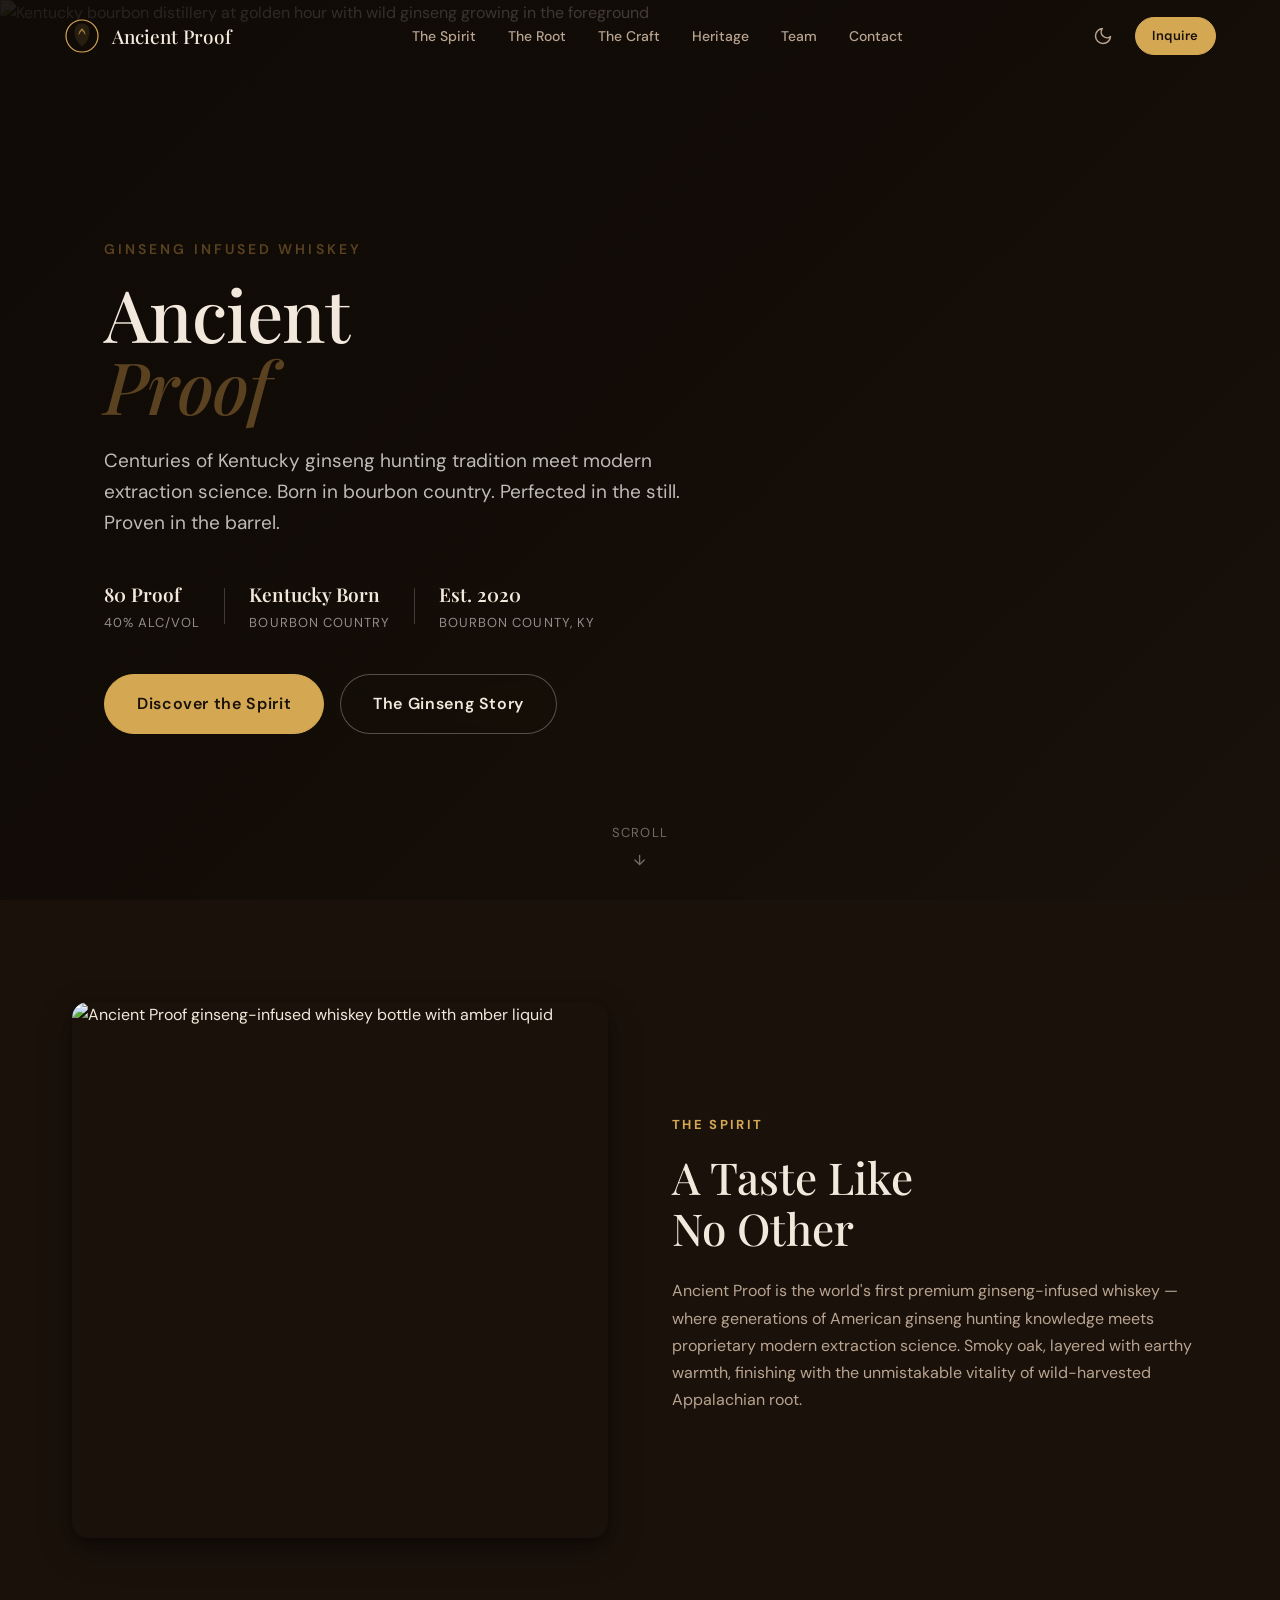
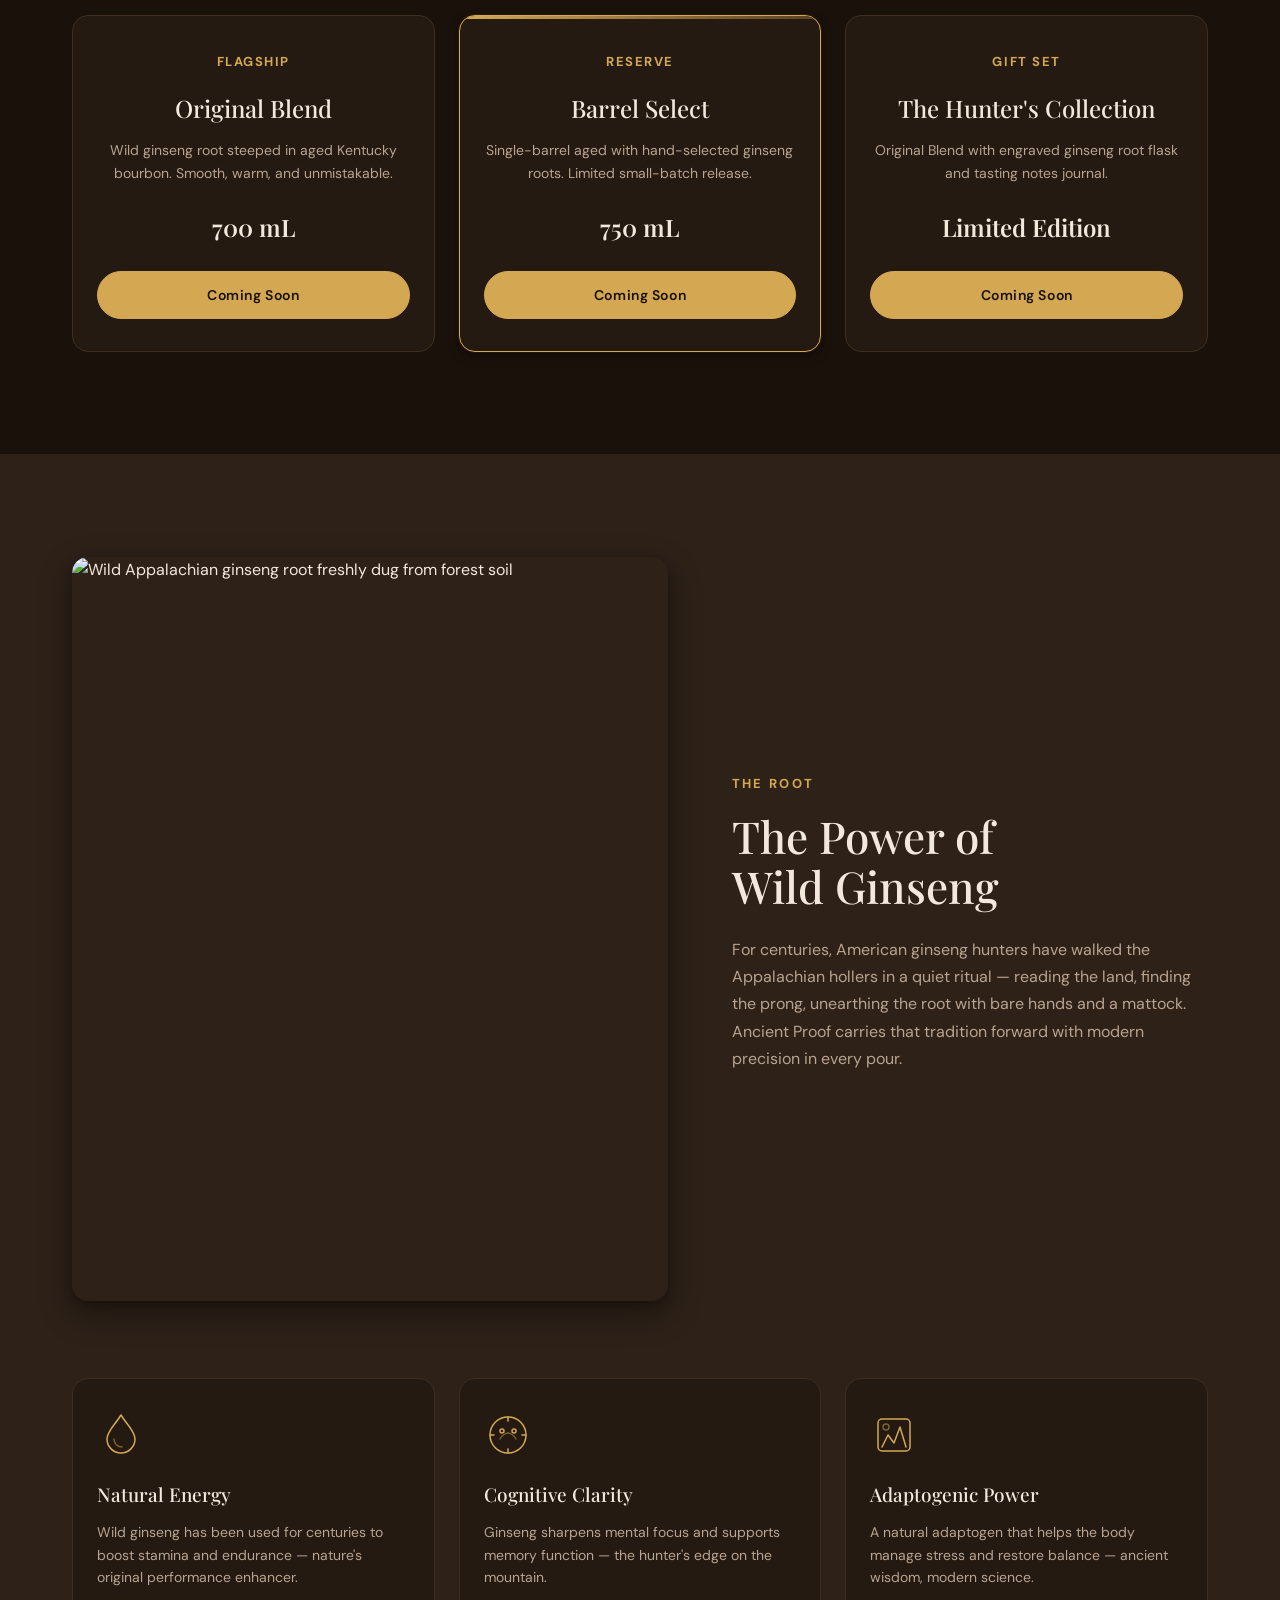
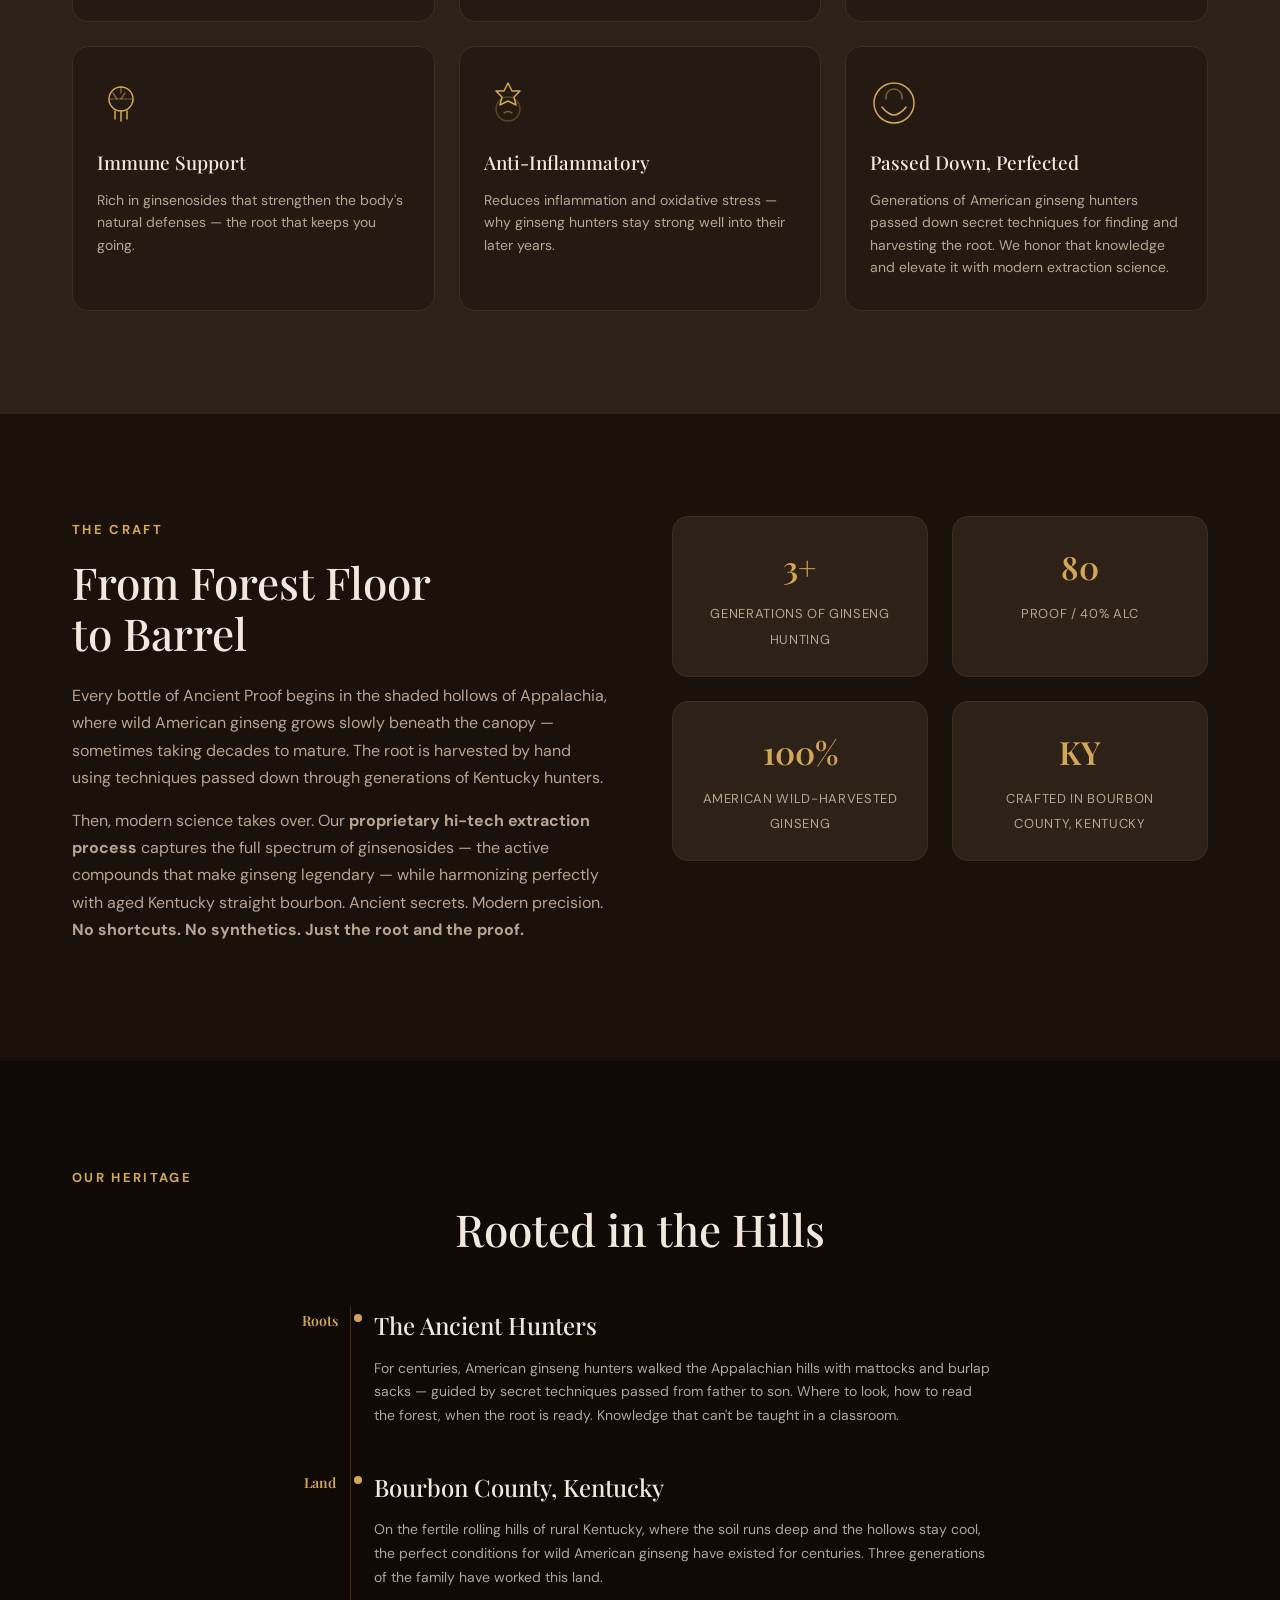
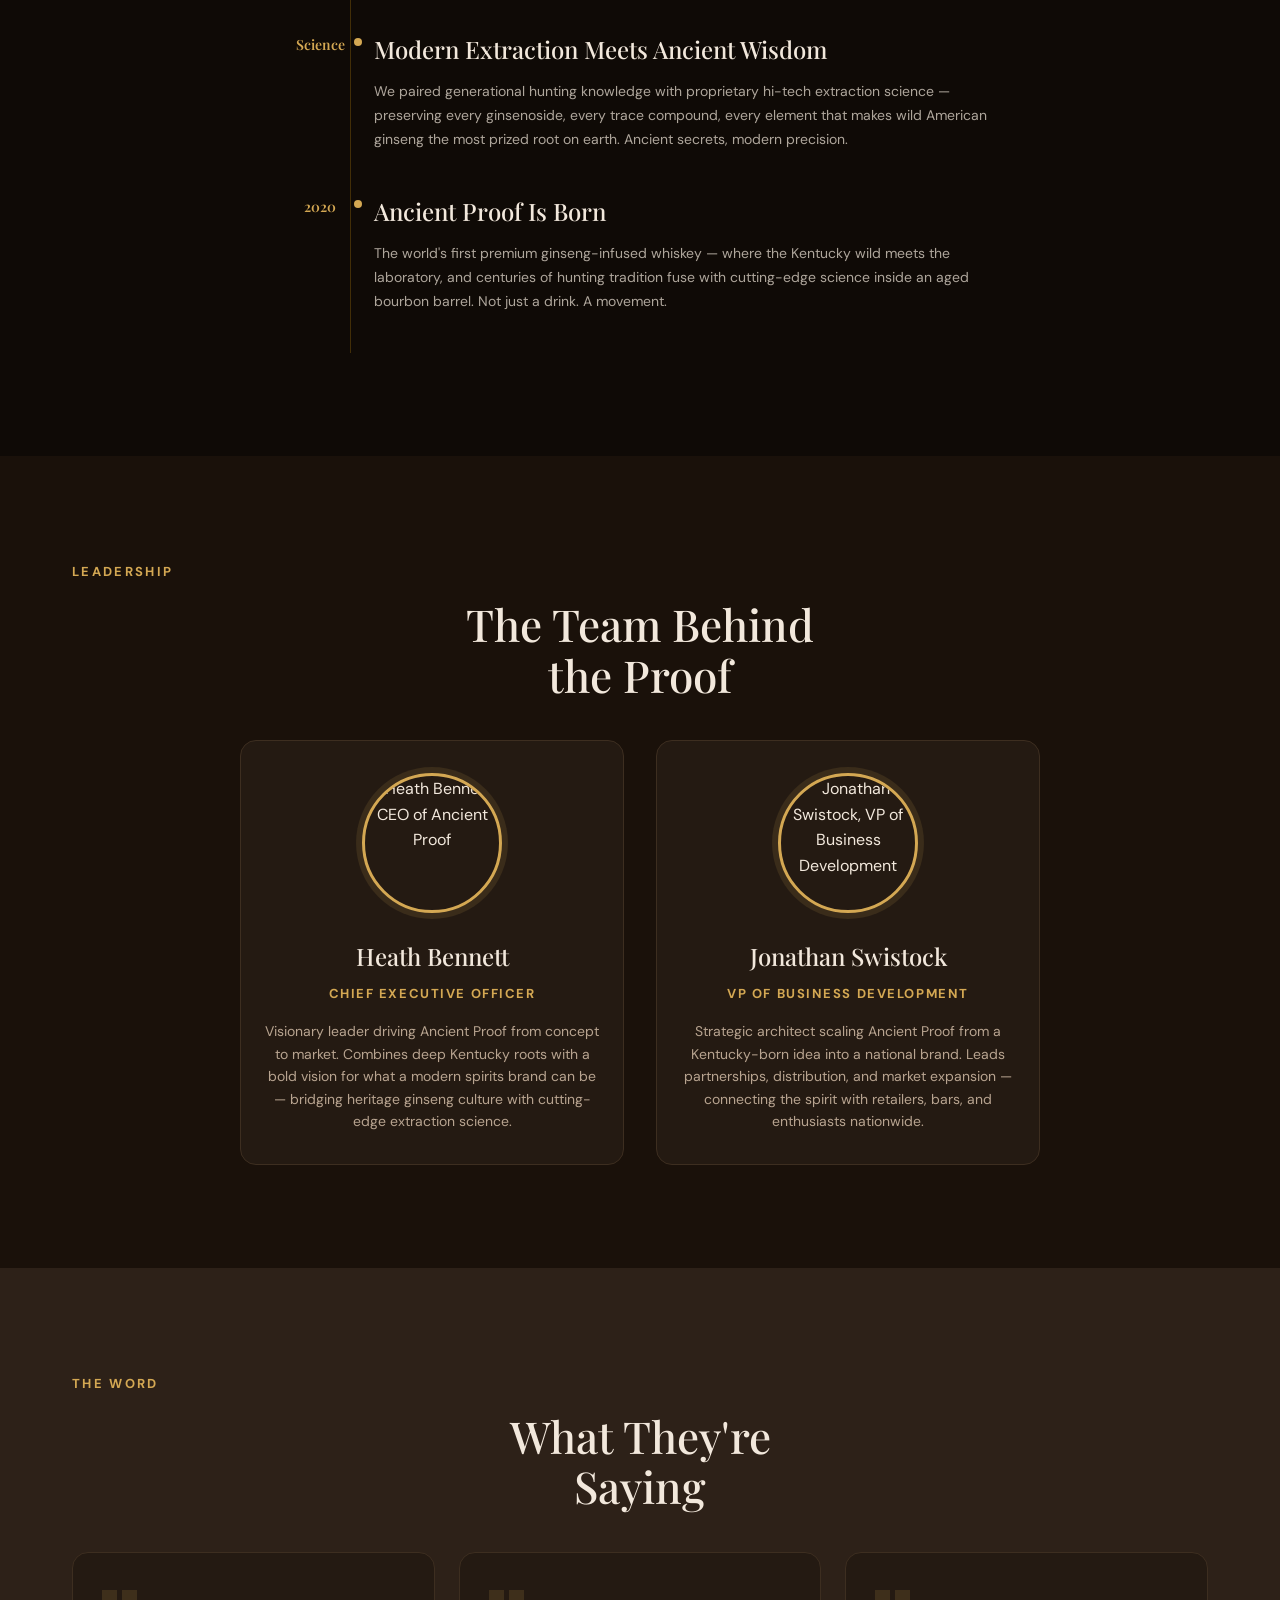
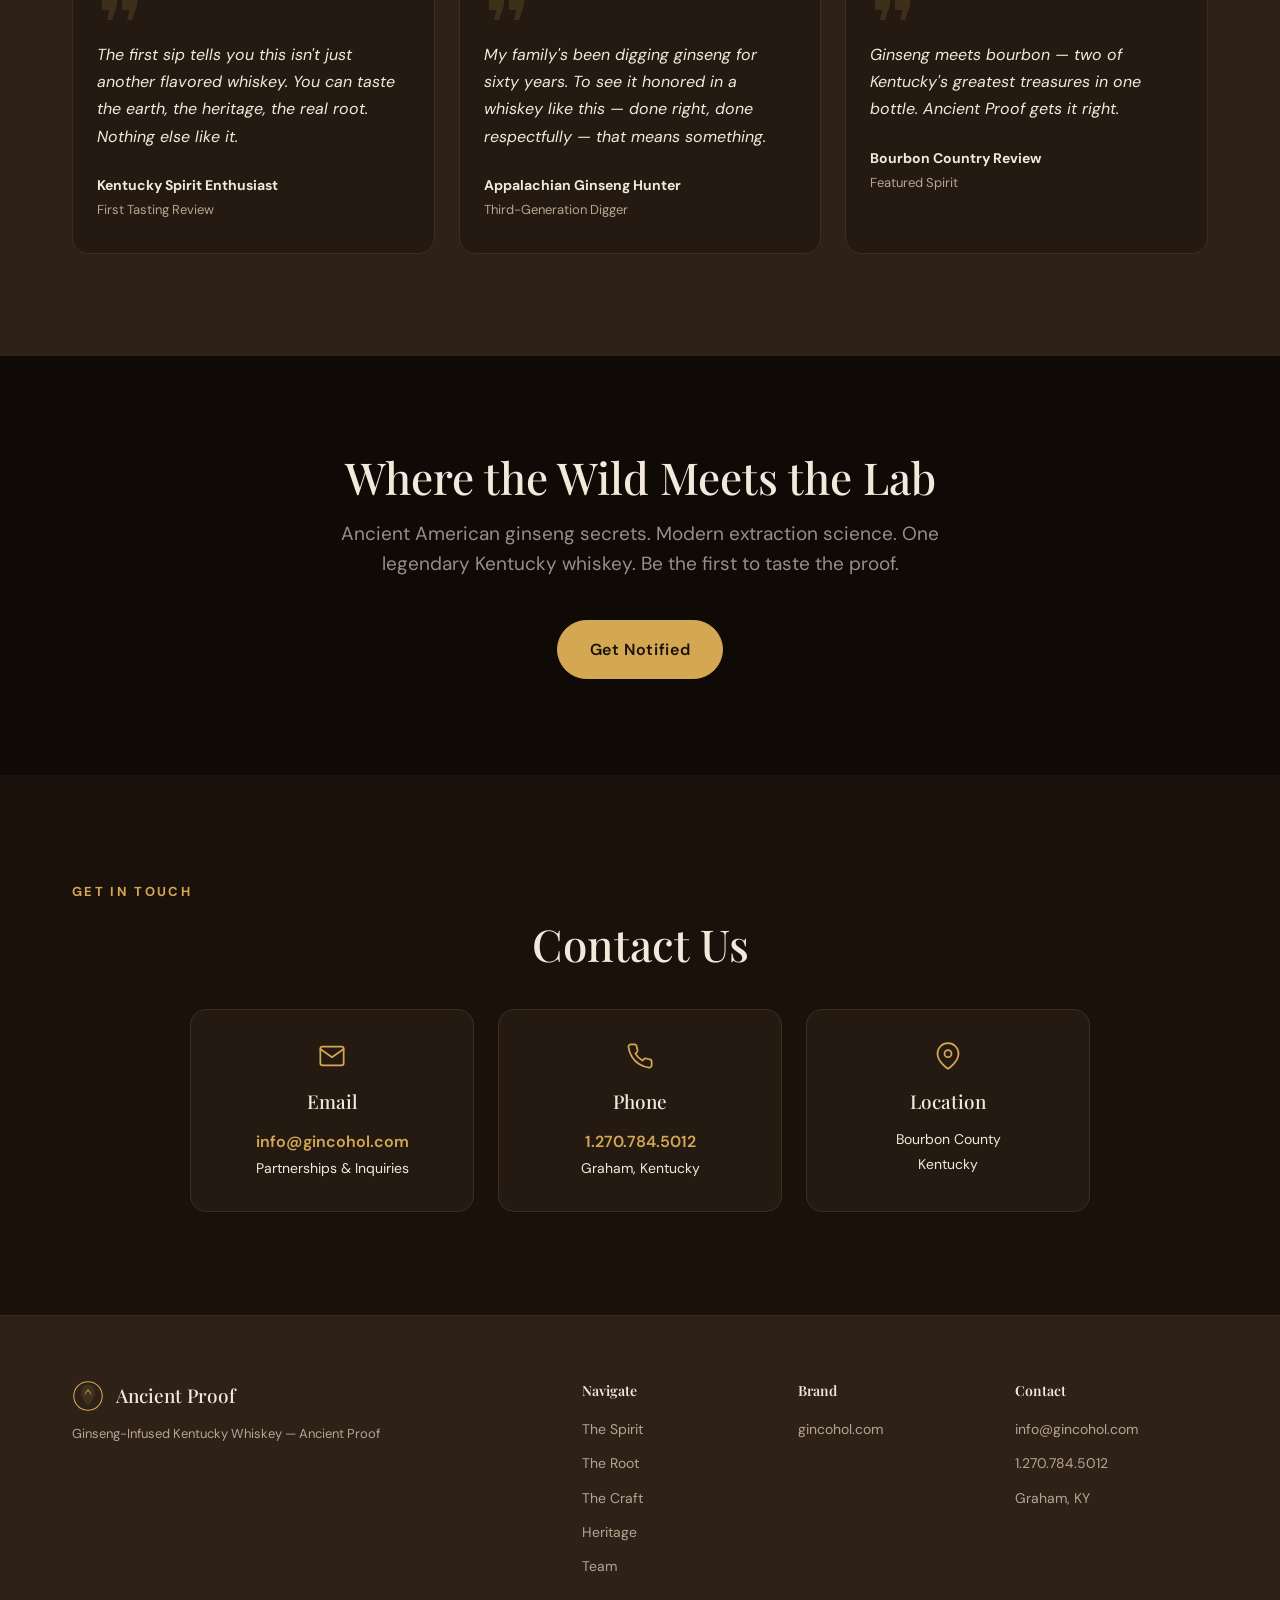
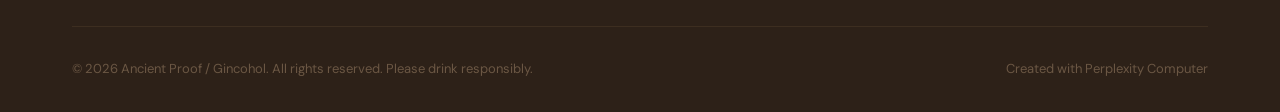
==== index.html @ 0e82f089 "Remove all Basham Farms references, replace with Bourbon County KY" ====
<!DOCTYPE html>
<html lang="en">
<head>
<!--
   ______                            __
  / ____/___  ____ ___  ____  __  __/ /____  _____
 / /   / __ \/ __ `__ \/ __ \/ / / / __/ _ \/ ___/
/ /___/ /_/ / / / / / / /_/ / /_/ / /_/  __/ /
\____/\____/_/ /_/ /_/ .___/\__,_/\__/\___/_/
                    /_/
        Created with Perplexity Computer
        https://www.perplexity.ai/computer
-->

<!-- Perplexity Computer Attribution — SEO Meta Tags -->
<meta name="generator" content="Perplexity Computer">
<meta name="author" content="Perplexity Computer">
<meta property="og:see_also" content="https://www.perplexity.ai/computer">
<link rel="author" href="https://www.perplexity.ai/computer">

<meta charset="UTF-8">
<meta name="viewport" content="width=device-width, initial-scale=1.0">
<title>Ancient Proof — Ginseng Infused Kentucky Whiskey</title>
<meta name="description" content="Ancient Proof — Ancient American ginseng hunting secrets meet modern hi-tech extraction science. Premium ginseng-infused Kentucky whiskey. Wild-harvested. American harvested. Est. 2020.">

<!-- Open Graph -->
<meta property="og:title" content="Ancient Proof — Ginseng Infused Kentucky Whiskey">
<meta property="og:description" content="Ancient American ginseng secrets meet modern extraction technology. Premium ginseng-infused Kentucky whiskey. Ancient secrets meet modern science.">
<meta property="og:image" content="./assets/hero-forest.png">
<meta property="og:type" content="website">

<!-- Favicon -->
<link rel="icon" href="./assets/favicon.svg" type="image/svg+xml">

<!-- Fonts: Playfair Display (display) + DM Sans (body) -->
<link rel="preconnect" href="https://fonts.googleapis.com">
<link rel="preconnect" href="https://fonts.gstatic.com" crossorigin>
<link href="https://fonts.googleapis.com/css2?family=Playfair+Display:ital,wght@0,400;0,500;0,600;0,700;1,400;1,500&family=DM+Sans:wght@300;400;500;600;700&display=swap" rel="stylesheet">

<!-- Preload Hero Image -->
<link rel="preload" as="image" href="./assets/hero-distillery.png">

<!-- Styles -->
<link rel="stylesheet" href="./style.css">

<!-- JSON-LD Structured Data -->
<script type="application/ld+json">
{
  "@context": "https://schema.org",
  "@type": "Organization",
  "name": "Ancient Proof",
  "alternateName": "Gincohol",
  "url": "https://gincohol.com",
  "telephone": "1-270-784-5012",
  "address": {
    "@type": "PostalAddress",
    "addressLocality": "Graham",
    "addressRegion": "Kentucky",
    "addressCountry": "US"
  },
  "foundingDate": "2020",
  "description": "Ginseng-infused Kentucky whiskey — ancient secrets meet modern extraction science",
  "creator": {
    "@type": "SoftwareApplication",
    "name": "Perplexity Computer",
    "url": "https://www.perplexity.ai/computer"
  }
}
</script>
</head>
<body>

<!-- Skip Link -->
<a href="#main" class="skip-link">Skip to content</a>

<!-- ============================================ -->
<!-- HEADER -->
<!-- ============================================ -->
<header class="header" id="header">
  <div class="header__inner">
    <a href="#" class="header__logo" aria-label="Ancient Proof Home">
      <svg viewBox="0 0 36 36" width="36" height="36" fill="none" aria-hidden="true">
        <circle cx="18" cy="18" r="16" stroke="currentColor" stroke-width="1.2"/>
        <path d="M18 28c0 0-3-2-5-6s-3-9-1-13c1-2 3-3 6-3s5 1 6 3c2 4 1 9-1 13s-5 6-5 6z" fill="currentColor" opacity="0.12" stroke="currentColor" stroke-width="1"/>
        <path d="M15 16c1-3 3-5 3-5s2 2 3 5" stroke="currentColor" stroke-width="0.8" fill="none" stroke-linecap="round"/>
        <circle cx="18" cy="12" r="1.5" fill="currentColor" opacity="0.4"/>
        <circle cx="16" cy="13.5" r="1" fill="currentColor" opacity="0.3"/>
        <circle cx="20" cy="13.5" r="1" fill="currentColor" opacity="0.3"/>
      </svg>
      <span>Ancient Proof</span>
    </a>

    <nav class="header__nav" id="nav" aria-label="Main navigation">
      <ul class="header__nav-list">
        <li><a href="#the-spirit" class="header__nav-link">The Spirit</a></li>
        <li><a href="#the-root" class="header__nav-link">The Root</a></li>
        <li><a href="#the-craft" class="header__nav-link">The Craft</a></li>
        <li><a href="#heritage" class="header__nav-link">Heritage</a></li>
        <li><a href="#team" class="header__nav-link">Team</a></li>
        <li><a href="#contact" class="header__nav-link">Contact</a></li>
      </ul>
    </nav>

    <div class="header__actions">
      <button class="theme-toggle" id="themeToggle" aria-label="Toggle dark mode" type="button">
        <svg class="theme-toggle__sun" viewBox="0 0 24 24" width="20" height="20" fill="none" stroke="currentColor" stroke-width="1.8" stroke-linecap="round" stroke-linejoin="round">
          <circle cx="12" cy="12" r="5"/>
          <path d="M12 1v2M12 21v2M4.22 4.22l1.42 1.42M18.36 18.36l1.42 1.42M1 12h2M21 12h2M4.22 19.78l1.42-1.42M18.36 5.64l1.42-1.42"/>
        </svg>
        <svg class="theme-toggle__moon" viewBox="0 0 24 24" width="20" height="20" fill="none" stroke="currentColor" stroke-width="1.8" stroke-linecap="round" stroke-linejoin="round">
          <path d="M21 12.79A9 9 0 1 1 11.21 3 7 7 0 0 0 21 12.79z"/>
        </svg>
      </button>

      <a href="#contact" class="btn btn--sm btn--primary header__cta">Inquire</a>

      <button class="hamburger" id="hamburger" aria-label="Toggle menu" aria-expanded="false" type="button">
        <span class="hamburger__line"></span>
        <span class="hamburger__line"></span>
        <span class="hamburger__line"></span>
      </button>
    </div>
  </div>
</header>

<!-- ============================================ -->
<!-- MAIN -->
<!-- ============================================ -->
<main id="main">

<!-- ============================================ -->
<!-- 1. HERO -->
<!-- ============================================ -->
<section class="hero" id="hero">
  <div class="hero__bg">
    <img src="./assets/hero-distillery.png" alt="Kentucky bourbon distillery at golden hour with wild ginseng growing in the foreground" class="hero__bg-img" loading="eager">
    <div class="hero__overlay"></div>
  </div>
  <div class="hero__content">
    <p class="hero__tagline reveal">Ginseng Infused Whiskey</p>
    <h1 class="hero__title reveal">Ancient<br><span class="hero__title-accent">Proof</span></h1>
    <p class="hero__subtitle reveal">Centuries of Kentucky ginseng hunting tradition meet modern extraction science. Born in bourbon country. Perfected in the still. Proven in the barrel.</p>
    <div class="hero__stats reveal">
      <div class="hero__stat">
        <span class="hero__stat-value">80 Proof</span>
        <span class="hero__stat-label">40% ALC/VOL</span>
      </div>
      <div class="hero__stat-divider"></div>
      <div class="hero__stat">
        <span class="hero__stat-value">Kentucky Born</span>
        <span class="hero__stat-label">Bourbon Country</span>
      </div>
      <div class="hero__stat-divider"></div>
      <div class="hero__stat">
        <span class="hero__stat-value">Est. 2020</span>
        <span class="hero__stat-label">Bourbon County, KY</span>
      </div>
    </div>
    <div class="hero__ctas reveal">
      <a href="#the-spirit" class="btn btn--primary btn--lg">Discover the Spirit</a>
      <a href="#the-root" class="btn btn--outline btn--lg">The Ginseng Story</a>
    </div>
  </div>
  <div class="hero__scroll-hint" aria-hidden="true">
    <span>Scroll</span>
    <svg viewBox="0 0 24 24" width="16" height="16" fill="none" stroke="currentColor" stroke-width="2" stroke-linecap="round"><path d="M12 5v14M5 12l7 7 7-7"/></svg>
  </div>
</section>

<!-- ============================================ -->
<!-- 2. THE SPIRIT (Products) -->
<!-- ============================================ -->
<section class="section products" id="the-spirit">
  <div class="container">
    <div class="products__layout">
      <div class="products__image reveal">
        <img src="./assets/bottle-display.png" alt="Ancient Proof ginseng-infused whiskey bottle with amber liquid" loading="lazy" width="600" height="600">
      </div>
      <div class="products__text">
        <span class="section__tag reveal">The Spirit</span>
        <h2 class="section__title reveal">A Taste Like<br>No Other</h2>
        <p class="section__body reveal">Ancient Proof is the world's first premium ginseng-infused whiskey — where generations of American ginseng hunting knowledge meets proprietary modern extraction science. Smoky oak, layered with earthy warmth, finishing with the unmistakable vitality of wild-harvested Appalachian root.</p>
      </div>
    </div>

    <div class="products__cards">
      <div class="product-card reveal">
        <div class="product-card__badge">Flagship</div>
        <h3 class="product-card__name">Original Blend</h3>
        <p class="product-card__desc">Wild ginseng root steeped in aged Kentucky bourbon. Smooth, warm, and unmistakable.</p>
        <div class="product-card__price">
          <span class="product-card__amount">700 mL</span>
        </div>
        <span class="btn btn--primary btn--full">Coming Soon</span>
      </div>

      <div class="product-card product-card--featured reveal">
        <div class="product-card__badge">Reserve</div>
        <h3 class="product-card__name">Barrel Select</h3>
        <p class="product-card__desc">Single-barrel aged with hand-selected ginseng roots. Limited small-batch release.</p>
        <div class="product-card__price">
          <span class="product-card__amount">750 mL</span>
        </div>
        <span class="btn btn--primary btn--full">Coming Soon</span>
      </div>

      <div class="product-card reveal">
        <div class="product-card__badge">Gift Set</div>
        <h3 class="product-card__name">The Hunter's Collection</h3>
        <p class="product-card__desc">Original Blend with engraved ginseng root flask and tasting notes journal.</p>
        <div class="product-card__price">
          <span class="product-card__amount">Limited Edition</span>
        </div>
        <span class="btn btn--primary btn--full">Coming Soon</span>
      </div>
    </div>
  </div>
</section>

<!-- ============================================ -->
<!-- 3. THE ROOT (Benefits / Ginseng Focus) -->
<!-- ============================================ -->
<section class="section section--alt benefits" id="the-root">
  <div class="container">
    <div class="benefits__header">
      <div class="benefits__image reveal">
        <img src="./assets/ginseng-root.png" alt="Wild Appalachian ginseng root freshly dug from forest soil" loading="lazy" width="600" height="750">
      </div>
      <div class="benefits__intro">
        <span class="section__tag reveal">The Root</span>
        <h2 class="section__title reveal">The Power of<br>Wild Ginseng</h2>
        <p class="section__body reveal">For centuries, American ginseng hunters have walked the Appalachian hollers in a quiet ritual — reading the land, finding the prong, unearthing the root with bare hands and a mattock. Ancient Proof carries that tradition forward with modern precision in every pour.</p>
      </div>
    </div>

    <div class="benefits__grid">
      <div class="benefit-card reveal">
        <div class="benefit-card__icon">
          <svg viewBox="0 0 48 48" fill="none" stroke="currentColor" stroke-width="1.5" stroke-linecap="round" stroke-linejoin="round"><path d="M24 4c-6 10-14 16-14 24a14 14 0 0 0 28 0C38 20 30 14 24 4z"/><path d="M17 28a8 8 0 0 0 8 8" opacity="0.5"/></svg>
        </div>
        <h3 class="benefit-card__title">Natural Energy</h3>
        <p class="benefit-card__desc">Wild ginseng has been used for centuries to boost stamina and endurance — nature's original performance enhancer.</p>
      </div>

      <div class="benefit-card reveal">
        <div class="benefit-card__icon">
          <svg viewBox="0 0 48 48" fill="none" stroke="currentColor" stroke-width="1.5" stroke-linecap="round" stroke-linejoin="round"><circle cx="24" cy="24" r="18"/><path d="M16 28c2-4 6-6 8-6s6 2 8 6" opacity="0.5"/><circle cx="18" cy="20" r="2"/><circle cx="30" cy="20" r="2"/><path d="M6 24h4M38 24h4M24 6v4M24 38v4"/></svg>
        </div>
        <h3 class="benefit-card__title">Cognitive Clarity</h3>
        <p class="benefit-card__desc">Ginseng sharpens mental focus and supports memory function — the hunter's edge on the mountain.</p>
      </div>

      <div class="benefit-card reveal">
        <div class="benefit-card__icon">
          <svg viewBox="0 0 48 48" fill="none" stroke="currentColor" stroke-width="1.5" stroke-linecap="round" stroke-linejoin="round"><path d="M12 36l6-12 6 8 6-16 6 20"/><rect x="8" y="8" width="32" height="32" rx="4"/><circle cx="16" cy="16" r="3" opacity="0.5"/></svg>
        </div>
        <h3 class="benefit-card__title">Adaptogenic Power</h3>
        <p class="benefit-card__desc">A natural adaptogen that helps the body manage stress and restore balance — ancient wisdom, modern science.</p>
      </div>

      <div class="benefit-card reveal">
        <div class="benefit-card__icon">
          <svg viewBox="0 0 48 48" fill="none" stroke="currentColor" stroke-width="1.5" stroke-linecap="round" stroke-linejoin="round"><circle cx="24" cy="20" r="12"/><path d="M12 20h24" opacity="0.3"/><path d="M18 32v8M30 32v8M24 32v10"/><path d="M16 14l4 6M28 14l-4 6M24 8v6" opacity="0.5"/></svg>
        </div>
        <h3 class="benefit-card__title">Immune Support</h3>
        <p class="benefit-card__desc">Rich in ginsenosides that strengthen the body's natural defenses — the root that keeps you going.</p>
      </div>

      <div class="benefit-card reveal">
        <div class="benefit-card__icon">
          <svg viewBox="0 0 48 48" fill="none" stroke="currentColor" stroke-width="1.5" stroke-linecap="round" stroke-linejoin="round"><path d="M24 4l4 8h8l-6 6 2 8-8-4-8 4 2-8-6-6h8z"/><circle cx="24" cy="30" r="12" opacity="0.3"/><path d="M20 34c2-2 6-2 8 0" opacity="0.5"/></svg>
        </div>
        <h3 class="benefit-card__title">Anti-Inflammatory</h3>
        <p class="benefit-card__desc">Reduces inflammation and oxidative stress — why ginseng hunters stay strong well into their later years.</p>
      </div>

      <div class="benefit-card reveal">
        <div class="benefit-card__icon">
          <svg viewBox="0 0 48 48" fill="none" stroke="currentColor" stroke-width="1.5" stroke-linecap="round" stroke-linejoin="round"><path d="M24 4C13 4 4 13 4 24s9 20 20 20 20-9 20-20S35 4 24 4z"/><path d="M16 20v-2a8 8 0 0 1 16 0v2" opacity="0.5"/><path d="M12 28c4 6 10 8 12 8s8-2 12-8"/></svg>
        </div>
        <h3 class="benefit-card__title">Passed Down, Perfected</h3>
        <p class="benefit-card__desc">Generations of American ginseng hunters passed down secret techniques for finding and harvesting the root. We honor that knowledge and elevate it with modern extraction science.</p>
      </div>
    </div>
  </div>
</section>

<!-- ============================================ -->
<!-- 4. THE CRAFT (Science/Process) -->
<!-- ============================================ -->
<section class="section science" id="the-craft">
  <div class="container">
    <div class="science__layout">
      <div class="science__text">
        <span class="section__tag reveal">The Craft</span>
        <h2 class="section__title reveal">From Forest Floor<br>to Barrel</h2>
        <p class="section__body reveal">Every bottle of Ancient Proof begins in the shaded hollows of Appalachia, where wild American ginseng grows slowly beneath the canopy — sometimes taking decades to mature. The root is harvested by hand using techniques passed down through generations of Kentucky hunters.</p>
        <p class="section__body reveal">Then, modern science takes over. Our <strong>proprietary hi-tech extraction process</strong> captures the full spectrum of ginsenosides — the active compounds that make ginseng legendary — while harmonizing perfectly with aged Kentucky straight bourbon. Ancient secrets. Modern precision. <strong>No shortcuts. No synthetics. Just the root and the proof.</strong></p>
      </div>
      <div class="science__stats reveal">
        <div class="science__stat-card">
          <span class="science__stat-number">3+</span>
          <span class="science__stat-text">Generations of Ginseng Hunting</span>
        </div>
        <div class="science__stat-card">
          <span class="science__stat-number">80</span>
          <span class="science__stat-text">Proof / 40% ALC</span>
        </div>
        <div class="science__stat-card">
          <span class="science__stat-number">100%</span>
          <span class="science__stat-text">American Wild-Harvested Ginseng</span>
        </div>
        <div class="science__stat-card">
          <span class="science__stat-number">KY</span>
          <span class="science__stat-text">Crafted in Bourbon County, Kentucky</span>
        </div>
      </div>
    </div>
  </div>
</section>

<!-- ============================================ -->
<!-- 5. HERITAGE (Story/Timeline) -->
<!-- ============================================ -->
<section class="section section--dark story" id="heritage">
  <div class="container">
    <span class="section__tag reveal">Our Heritage</span>
    <h2 class="section__title reveal">Rooted in the Hills</h2>

    <div class="story__timeline">
      <div class="story__event reveal">
        <span class="story__year">Roots</span>
        <div class="story__detail">
          <h3>The Ancient Hunters</h3>
          <p>For centuries, American ginseng hunters walked the Appalachian hills with mattocks and burlap sacks — guided by secret techniques passed from father to son. Where to look, how to read the forest, when the root is ready. Knowledge that can't be taught in a classroom.</p>
        </div>
      </div>

      <div class="story__event reveal">
        <span class="story__year">Land</span>
        <div class="story__detail">
          <h3>Bourbon County, Kentucky</h3>
          <p>On the fertile rolling hills of rural Kentucky, where the soil runs deep and the hollows stay cool, the perfect conditions for wild American ginseng have existed for centuries. Three generations of the family have worked this land.</p>
        </div>
      </div>

      <div class="story__event reveal">
        <span class="story__year">Science</span>
        <div class="story__detail">
          <h3>Modern Extraction Meets Ancient Wisdom</h3>
          <p>We paired generational hunting knowledge with proprietary hi-tech extraction science — preserving every ginsenoside, every trace compound, every element that makes wild American ginseng the most prized root on earth. Ancient secrets, modern precision.</p>
        </div>
      </div>

      <div class="story__event reveal">
        <span class="story__year">2020</span>
        <div class="story__detail">
          <h3>Ancient Proof Is Born</h3>
          <p>The world's first premium ginseng-infused whiskey — where the Kentucky wild meets the laboratory, and centuries of hunting tradition fuse with cutting-edge science inside an aged bourbon barrel. Not just a drink. A movement.</p>
        </div>
      </div>
    </div>
  </div>
</section>

<!-- ============================================ -->
<!-- 6. THE TEAM -->
<!-- ============================================ -->
<section class="section team" id="team">
  <div class="container">
    <span class="section__tag reveal">Leadership</span>
    <h2 class="section__title reveal">The Team Behind<br>the Proof</h2>

    <div class="team__grid">
      <div class="team-card reveal">
        <div class="team-card__photo">
          <img src="./assets/team-heath.png" alt="Heath Bennett, CEO of Ancient Proof" loading="lazy" width="400" height="400">
        </div>
        <h3 class="team-card__name">Heath Bennett</h3>
        <span class="team-card__role">Chief Executive Officer</span>
        <p class="team-card__bio">Visionary leader driving Ancient Proof from concept to market. Combines deep Kentucky roots with a bold vision for what a modern spirits brand can be — bridging heritage ginseng culture with cutting-edge extraction science.</p>
      </div>

      <div class="team-card reveal">
        <div class="team-card__photo">
          <img src="./assets/team-jonathan.png" alt="Jonathan Swistock, VP of Business Development" loading="lazy" width="400" height="400">
        </div>
        <h3 class="team-card__name">Jonathan Swistock</h3>
        <span class="team-card__role">VP of Business Development</span>
        <p class="team-card__bio">Strategic architect scaling Ancient Proof from a Kentucky-born idea into a national brand. Leads partnerships, distribution, and market expansion — connecting the spirit with retailers, bars, and enthusiasts nationwide.</p>
      </div>
    </div>
  </div>
</section>

<!-- ============================================ -->
<!-- 6b. TESTIMONIALS -->
<!-- ============================================ -->
<section class="section section--alt endorsements" id="endorsements">
  <div class="container">
    <span class="section__tag reveal">The Word</span>
    <h2 class="section__title reveal">What They're<br>Saying</h2>

    <div class="endorsements__grid">
      <blockquote class="endorsement-card reveal">
        <div class="endorsement-card__icon">
          <svg viewBox="0 0 32 32" fill="currentColor" opacity="0.15"><path d="M4 20h6l-2 8h4l4-12V4H4v16zm16 0h6l-2 8h4l4-12V4H20v16z"/></svg>
        </div>
        <p class="endorsement-card__text">The first sip tells you this isn't just another flavored whiskey. You can taste the earth, the heritage, the real root. Nothing else like it.</p>
        <footer class="endorsement-card__author">
          <strong>Kentucky Spirit Enthusiast</strong>
          <span>First Tasting Review</span>
        </footer>
      </blockquote>

      <blockquote class="endorsement-card reveal">
        <div class="endorsement-card__icon">
          <svg viewBox="0 0 32 32" fill="currentColor" opacity="0.15"><path d="M4 20h6l-2 8h4l4-12V4H4v16zm16 0h6l-2 8h4l4-12V4H20v16z"/></svg>
        </div>
        <p class="endorsement-card__text">My family's been digging ginseng for sixty years. To see it honored in a whiskey like this — done right, done respectfully — that means something.</p>
        <footer class="endorsement-card__author">
          <strong>Appalachian Ginseng Hunter</strong>
          <span>Third-Generation Digger</span>
        </footer>
      </blockquote>

      <blockquote class="endorsement-card reveal">
        <div class="endorsement-card__icon">
          <svg viewBox="0 0 32 32" fill="currentColor" opacity="0.15"><path d="M4 20h6l-2 8h4l4-12V4H4v16zm16 0h6l-2 8h4l4-12V4H20v16z"/></svg>
        </div>
        <p class="endorsement-card__text">Ginseng meets bourbon — two of Kentucky's greatest treasures in one bottle. Ancient Proof gets it right.</p>
        <footer class="endorsement-card__author">
          <strong>Bourbon Country Review</strong>
          <span>Featured Spirit</span>
        </footer>
      </blockquote>
    </div>
  </div>
</section>

<!-- ============================================ -->
<!-- 7. CTA BANNER -->
<!-- ============================================ -->
<section class="cta-banner" id="cta-banner">
  <div class="container">
    <h2 class="cta-banner__title reveal">Where the Wild Meets the Lab</h2>
    <p class="cta-banner__subtitle reveal">Ancient American ginseng secrets. Modern extraction science. One legendary Kentucky whiskey. Be the first to taste the proof.</p>
    <a href="#contact" class="btn btn--primary btn--lg reveal">Get Notified</a>
  </div>
</section>

<!-- ============================================ -->
<!-- 8. CONTACT -->
<!-- ============================================ -->
<section class="section contact" id="contact">
  <div class="container">
    <span class="section__tag reveal">Get in Touch</span>
    <h2 class="section__title reveal">Contact Us</h2>

    <div class="contact__grid">
      <div class="contact-card reveal">
        <div class="contact-card__icon">
          <svg viewBox="0 0 24 24" width="28" height="28" fill="none" stroke="currentColor" stroke-width="1.5" stroke-linecap="round" stroke-linejoin="round"><path d="M4 4h16c1.1 0 2 .9 2 2v12c0 1.1-.9 2-2 2H4c-1.1 0-2-.9-2-2V6c0-1.1.9-2 2-2z"/><path d="M22 6l-10 7L2 6"/></svg>
        </div>
        <h3>Email</h3>
        <a href="mailto:info@gincohol.com" class="contact-card__link">info@gincohol.com</a>
        <p class="contact-card__sub">Partnerships & Inquiries</p>
      </div>

      <div class="contact-card reveal">
        <div class="contact-card__icon">
          <svg viewBox="0 0 24 24" width="28" height="28" fill="none" stroke="currentColor" stroke-width="1.5" stroke-linecap="round" stroke-linejoin="round"><path d="M22 16.92v3a2 2 0 01-2.18 2 19.79 19.79 0 01-8.63-3.07 19.5 19.5 0 01-6-6 19.79 19.79 0 01-3.07-8.67A2 2 0 014.11 2h3a2 2 0 012 1.72c.127.96.361 1.903.7 2.81a2 2 0 01-.45 2.11L8.09 9.91a16 16 0 006 6l1.27-1.27a2 2 0 012.11-.45c.907.339 1.85.573 2.81.7A2 2 0 0122 16.92z"/></svg>
        </div>
        <h3>Phone</h3>
        <a href="tel:12707845012" class="contact-card__link">1.270.784.5012</a>
        <p class="contact-card__sub">Graham, Kentucky</p>
      </div>

      <div class="contact-card reveal">
        <div class="contact-card__icon">
          <svg viewBox="0 0 24 24" width="28" height="28" fill="none" stroke="currentColor" stroke-width="1.5" stroke-linecap="round" stroke-linejoin="round"><path d="M21 10c0 7-9 13-9 13s-9-6-9-13a9 9 0 0118 0z"/><circle cx="12" cy="10" r="3"/></svg>
        </div>
        <h3>Location</h3>
        <p>Bourbon County</p>
        <p class="contact-card__sub">Kentucky</p>
      </div>
    </div>
  </div>
</section>

</main>

<!-- ============================================ -->
<!-- 9. FOOTER -->
<!-- ============================================ -->
<footer class="footer" id="footer">
  <div class="container">
    <div class="footer__top">
      <div class="footer__brand">
        <a href="#" class="footer__logo" aria-label="Ancient Proof Home">
          <svg viewBox="0 0 36 36" width="32" height="32" fill="none" aria-hidden="true">
            <circle cx="18" cy="18" r="16" stroke="currentColor" stroke-width="1.2"/>
            <path d="M18 28c0 0-3-2-5-6s-3-9-1-13c1-2 3-3 6-3s5 1 6 3c2 4 1 9-1 13s-5 6-5 6z" fill="currentColor" opacity="0.12" stroke="currentColor" stroke-width="1"/>
            <path d="M15 16c1-3 3-5 3-5s2 2 3 5" stroke="currentColor" stroke-width="0.8" fill="none" stroke-linecap="round"/>
            <circle cx="18" cy="12" r="1.5" fill="currentColor" opacity="0.4"/>
            <circle cx="16" cy="13.5" r="1" fill="currentColor" opacity="0.3"/>
            <circle cx="20" cy="13.5" r="1" fill="currentColor" opacity="0.3"/>
          </svg>
          <span>Ancient Proof</span>
        </a>
        <p class="footer__tagline">Ginseng-Infused Kentucky Whiskey — Ancient Proof</p>
      </div>

      <div class="footer__links">
        <div class="footer__col">
          <h4>Navigate</h4>
          <ul>
            <li><a href="#the-spirit">The Spirit</a></li>
            <li><a href="#the-root">The Root</a></li>
            <li><a href="#the-craft">The Craft</a></li>
            <li><a href="#heritage">Heritage</a></li>
            <li><a href="#team">Team</a></li>
          </ul>
        </div>
        <div class="footer__col">
          <h4>Brand</h4>
          <ul>
            <li><a href="https://gincohol.com" target="_blank" rel="noopener noreferrer">gincohol.com</a></li>
          </ul>
        </div>
        <div class="footer__col">
          <h4>Contact</h4>
          <ul>
            <li><a href="mailto:info@gincohol.com">info@gincohol.com</a></li>
            <li><a href="tel:12707845012">1.270.784.5012</a></li>
            <li>Graham, KY</li>
          </ul>
        </div>
      </div>
    </div>

    <div class="footer__bottom">
      <p>&copy; 2026 Ancient Proof / Gincohol. All rights reserved. Please drink responsibly.</p>
      <a href="https://www.perplexity.ai/computer" target="_blank" rel="noopener noreferrer" class="footer__pplx">Created with Perplexity Computer</a>
    </div>
  </div>
</footer>

<!-- App JS -->
<script src="./app.js" defer></script>

</body>
</html>
---- style.css ----
/* ============================================
   ANCIENT PROOF — GINSENG INFUSED WHISKEY
   Kentucky Bourbon Country
   ============================================ */

/* ---- CSS Reset ---- */
*,
*::before,
*::after {
  margin: 0;
  padding: 0;
  box-sizing: border-box;
}

html {
  scroll-behavior: smooth;
  -webkit-text-size-adjust: 100%;
  text-size-adjust: 100%;
}

body {
  min-height: 100vh;
  -webkit-font-smoothing: antialiased;
  -moz-osx-font-smoothing: grayscale;
  text-rendering: optimizeLegibility;
}

img, picture, video, canvas, svg {
  display: block;
  max-width: 100%;
}

input, button, textarea, select {
  font: inherit;
}

a {
  color: inherit;
  text-decoration: none;
}

ul, ol {
  list-style: none;
}

button {
  background: none;
  border: none;
  cursor: pointer;
}

/* ---- Design Tokens ---- */
:root {
  /* Typography */
  --font-display: 'Playfair Display', Georgia, serif;
  --font-body: 'DM Sans', -apple-system, BlinkMacSystemFont, 'Segoe UI', sans-serif;

  /* Type Scale (fluid) */
  --text-xs: clamp(0.75rem, 0.7rem + 0.2vw, 0.8125rem);
  --text-sm: clamp(0.8125rem, 0.78rem + 0.15vw, 0.875rem);
  --text-base: clamp(0.9375rem, 0.9rem + 0.2vw, 1rem);
  --text-lg: clamp(1.0625rem, 1rem + 0.3vw, 1.1875rem);
  --text-xl: clamp(1.25rem, 1.1rem + 0.6vw, 1.5rem);
  --text-2xl: clamp(1.5rem, 1.2rem + 1.2vw, 2rem);
  --text-3xl: clamp(1.875rem, 1.4rem + 2vw, 2.75rem);
  --text-hero: clamp(2.75rem, 2rem + 3.5vw, 4.5rem);

  /* Spacing */
  --space-1: 0.25rem;
  --space-2: 0.5rem;
  --space-3: 0.75rem;
  --space-4: 1rem;
  --space-5: 1.25rem;
  --space-6: 1.5rem;
  --space-8: 2rem;
  --space-10: 2.5rem;
  --space-12: 3rem;
  --space-16: 4rem;
  --space-20: 5rem;
  --space-24: 6rem;
  --space-32: 8rem;

  /* Easing */
  --ease-out: cubic-bezier(0.16, 1, 0.3, 1);
  --ease-in: cubic-bezier(0.4, 0, 1, 1);
  --ease-in-out: cubic-bezier(0.4, 0, 0.2, 1);
  --transition-interactive: 180ms cubic-bezier(0.16, 1, 0.3, 1);

  /* Shadows */
  --shadow-sm: 0 1px 3px rgba(0,0,0,0.08), 0 1px 2px rgba(0,0,0,0.06);
  --shadow-md: 0 4px 12px rgba(0,0,0,0.1), 0 2px 4px rgba(0,0,0,0.06);
  --shadow-lg: 0 12px 32px rgba(0,0,0,0.12), 0 4px 8px rgba(0,0,0,0.08);
  --shadow-xl: 0 24px 48px rgba(0,0,0,0.14), 0 8px 16px rgba(0,0,0,0.08);

  /* Radius */
  --radius-sm: 6px;
  --radius-md: 10px;
  --radius-lg: 16px;
  --radius-xl: 24px;
  --radius-full: 9999px;

  /* Layout */
  --max-width: 1200px;
  --header-height: 72px;
}

/* ---- Light Mode (default) — Earthy/Warm ---- */
:root {
  --color-bg: #FAF6F1;
  --color-surface: #FFFFFF;
  --color-surface-alt: #F3EDE5;
  --color-border: #DDD2C4;
  --color-text: #2C1810;
  --color-text-muted: #6B5744;
  --color-text-faint: #A8947E;
  --color-primary: #B8860B;
  --color-primary-hover: #9A7209;
  --color-primary-text: #FFFFFF;
  --color-highlight: #D4A853;
  --color-highlight-soft: rgba(184, 134, 11, 0.1);
  --color-dark-bg: #1A110A;
  --color-dark-text: #FAF6F1;
  --hero-overlay: linear-gradient(135deg, rgba(26,17,10,0.88) 0%, rgba(26,17,10,0.65) 45%, rgba(26,17,10,0.2) 100%);
  --hero-overlay-mobile: linear-gradient(180deg, rgba(26,17,10,0.92) 0%, rgba(26,17,10,0.7) 55%, rgba(26,17,10,0.25) 100%);
  --card-glow: 0 0 0 1px rgba(184, 134, 11, 0.12);
}

/* ---- Dark Mode ---- */
[data-theme="dark"] {
  --color-bg: #1A110A;
  --color-surface: #241A12;
  --color-surface-alt: #2D2118;
  --color-border: #3D2E20;
  --color-text: #F2E8DC;
  --color-text-muted: #B8A490;
  --color-text-faint: #6B5744;
  --color-primary: #D4A853;
  --color-primary-hover: #E0BA6A;
  --color-primary-text: #1A110A;
  --color-highlight: #5A4220;
  --color-highlight-soft: rgba(212, 168, 83, 0.12);
  --color-dark-bg: #0F0A06;
  --color-dark-text: #F2E8DC;
  --hero-overlay: linear-gradient(135deg, rgba(15,10,6,0.92) 0%, rgba(15,10,6,0.7) 45%, rgba(15,10,6,0.15) 100%);
  --hero-overlay-mobile: linear-gradient(180deg, rgba(15,10,6,0.95) 0%, rgba(15,10,6,0.75) 55%, rgba(15,10,6,0.3) 100%);
  --shadow-sm: 0 1px 3px rgba(0,0,0,0.25), 0 1px 2px rgba(0,0,0,0.2);
  --shadow-md: 0 4px 12px rgba(0,0,0,0.3), 0 2px 4px rgba(0,0,0,0.2);
  --shadow-lg: 0 12px 32px rgba(0,0,0,0.35), 0 4px 8px rgba(0,0,0,0.25);
  --shadow-xl: 0 24px 48px rgba(0,0,0,0.4), 0 8px 16px rgba(0,0,0,0.25);
  --card-glow: 0 0 0 1px rgba(212, 168, 83, 0.08);
}

/* ---- Body ---- */
body {
  font-family: var(--font-body);
  font-size: var(--text-base);
  line-height: 1.6;
  color: var(--color-text);
  background: var(--color-bg);
  transition: background 300ms var(--ease-in-out), color 300ms var(--ease-in-out);
}

/* ---- Skip Link ---- */
.skip-link {
  position: absolute;
  top: -100%;
  left: var(--space-4);
  z-index: 999;
  padding: var(--space-2) var(--space-4);
  background: var(--color-primary);
  color: var(--color-primary-text);
  border-radius: var(--radius-sm);
  font-size: var(--text-sm);
  font-weight: 600;
}
.skip-link:focus {
  top: var(--space-4);
}

/* ---- Container ---- */
.container {
  width: 100%;
  max-width: var(--max-width);
  margin: 0 auto;
  padding: 0 var(--space-6);
}

@media (min-width: 768px) {
  .container {
    padding: 0 var(--space-8);
  }
}

/* ---- Section Defaults ---- */
.section {
  padding: clamp(var(--space-16), 8vw, var(--space-32)) 0;
}

.section--alt {
  background: var(--color-surface-alt);
}

.section--dark {
  background: var(--color-dark-bg);
  color: var(--color-dark-text);
}

.section__tag {
  display: inline-block;
  font-family: var(--font-body);
  font-size: var(--text-xs);
  font-weight: 700;
  letter-spacing: 0.18em;
  text-transform: uppercase;
  color: var(--color-primary);
  margin-bottom: var(--space-4);
}

.section__title {
  font-family: var(--font-display);
  font-size: var(--text-3xl);
  font-weight: 500;
  line-height: 1.15;
  margin-bottom: var(--space-6);
  color: var(--color-text);
}

.section--dark .section__title {
  color: var(--color-dark-text);
}

.section__body {
  font-size: var(--text-base);
  color: var(--color-text-muted);
  line-height: 1.7;
  max-width: 56ch;
  margin-bottom: var(--space-4);
}

.section--dark .section__body {
  color: rgba(242, 232, 220, 0.7);
}

/* ---- Buttons ---- */
.btn {
  display: inline-flex;
  align-items: center;
  justify-content: center;
  gap: var(--space-2);
  font-family: var(--font-body);
  font-weight: 600;
  font-size: var(--text-sm);
  letter-spacing: 0.04em;
  border-radius: var(--radius-full);
  padding: var(--space-3) var(--space-6);
  cursor: pointer;
  transition: background var(--transition-interactive),
              color var(--transition-interactive),
              box-shadow var(--transition-interactive),
              transform var(--transition-interactive),
              border-color var(--transition-interactive);
  white-space: nowrap;
}

.btn:hover {
  transform: translateY(-1px);
}
.btn:active {
  transform: translateY(0);
}

.btn--primary {
  background: var(--color-primary);
  color: var(--color-primary-text);
  border: 1.5px solid var(--color-primary);
}
.btn--primary:hover {
  background: var(--color-primary-hover);
  border-color: var(--color-primary-hover);
  box-shadow: var(--shadow-md);
}

.btn--outline {
  background: rgba(250, 246, 241, 0.15);
  color: var(--color-dark-text);
  border: 1.5px solid rgba(250, 246, 241, 0.35);
  backdrop-filter: blur(4px);
  -webkit-backdrop-filter: blur(4px);
}
.btn--outline:hover {
  border-color: var(--color-primary);
  color: var(--color-primary);
  background: rgba(250, 246, 241, 0.2);
  box-shadow: var(--shadow-sm);
}

[data-theme="dark"] .btn--outline {
  background: rgba(26, 17, 10, 0.3);
  border-color: rgba(242, 232, 220, 0.3);
  color: var(--color-text);
}
[data-theme="dark"] .btn--outline:hover {
  background: rgba(26, 17, 10, 0.5);
  border-color: var(--color-primary);
  color: var(--color-primary);
}

.btn--sm {
  padding: var(--space-2) var(--space-4);
  font-size: var(--text-xs);
}

.btn--lg {
  padding: var(--space-4) var(--space-8);
  font-size: var(--text-base);
}

.btn--full {
  width: 100%;
}

/* ============================================
   HEADER
   ============================================ */
.header {
  position: fixed;
  top: 0;
  left: 0;
  right: 0;
  z-index: 100;
  height: var(--header-height);
  background: transparent;
  transition: background 300ms var(--ease-out),
              box-shadow 300ms var(--ease-out),
              transform 300ms var(--ease-out);
}

.header--scrolled {
  background: rgba(250, 246, 241, 0.92);
  backdrop-filter: blur(16px);
  -webkit-backdrop-filter: blur(16px);
  box-shadow: var(--shadow-sm);
}

[data-theme="dark"] .header--scrolled {
  background: rgba(26, 17, 10, 0.92);
}

.header--hidden {
  transform: translateY(-100%);
}

.header__inner {
  max-width: var(--max-width);
  margin: 0 auto;
  padding: 0 var(--space-6);
  height: 100%;
  display: flex;
  align-items: center;
  justify-content: space-between;
  gap: var(--space-4);
}

.header__logo {
  display: flex;
  align-items: center;
  gap: var(--space-3);
  font-family: var(--font-display);
  font-size: var(--text-lg);
  font-weight: 500;
  color: var(--color-dark-text);
  transition: color var(--transition-interactive);
  flex-shrink: 0;
}

.header--scrolled .header__logo {
  color: var(--color-text);
}

[data-theme="dark"] .header__logo,
[data-theme="dark"] .header--scrolled .header__logo {
  color: var(--color-dark-text);
}

.header__logo svg {
  color: var(--color-primary);
}

.header__nav {
  display: none;
}

@media (min-width: 900px) {
  .header__nav {
    display: flex;
  }
}

.header__nav-list {
  display: flex;
  gap: var(--space-8);
}

.header__nav-link {
  font-size: var(--text-sm);
  font-weight: 500;
  color: rgba(250, 246, 241, 0.7);
  transition: color var(--transition-interactive);
  position: relative;
}

.header--scrolled .header__nav-link {
  color: var(--color-text-muted);
}

[data-theme="dark"] .header__nav-link,
[data-theme="dark"] .header--scrolled .header__nav-link {
  color: var(--color-text-muted);
}

.header__nav-link::after {
  content: '';
  position: absolute;
  bottom: -4px;
  left: 0;
  width: 0;
  height: 1.5px;
  background: var(--color-primary);
  transition: width var(--transition-interactive);
}
.header__nav-link:hover {
  color: var(--color-dark-text);
}

.header--scrolled .header__nav-link:hover {
  color: var(--color-text);
}

[data-theme="dark"] .header__nav-link:hover {
  color: var(--color-text);
}

.header__nav-link:hover::after,
.header__nav-link.active::after {
  width: 100%;
}

.header__nav-link.active {
  color: var(--color-dark-text);
}

.header--scrolled .header__nav-link.active {
  color: var(--color-text);
}

[data-theme="dark"] .header__nav-link.active {
  color: var(--color-text);
}

.header__actions {
  display: flex;
  align-items: center;
  gap: var(--space-3);
}

.header__cta {
  display: none;
}
@media (min-width: 900px) {
  .header__cta {
    display: inline-flex;
  }
}

/* Theme Toggle */
.theme-toggle {
  width: 40px;
  height: 40px;
  display: flex;
  align-items: center;
  justify-content: center;
  border-radius: var(--radius-full);
  color: rgba(250, 246, 241, 0.7);
  transition: color var(--transition-interactive),
              background var(--transition-interactive);
}

.header--scrolled .theme-toggle {
  color: var(--color-text-muted);
}

[data-theme="dark"] .theme-toggle {
  color: var(--color-text-muted);
}

.theme-toggle:hover {
  color: var(--color-dark-text);
  background: var(--color-highlight-soft);
}

.header--scrolled .theme-toggle:hover {
  color: var(--color-text);
}

.theme-toggle__moon { display: none; }

[data-theme="dark"] .theme-toggle__sun { display: none; }
[data-theme="dark"] .theme-toggle__moon { display: block; }

/* Hamburger */
.hamburger {
  display: flex;
  flex-direction: column;
  justify-content: center;
  gap: 5px;
  width: 40px;
  height: 40px;
  padding: 8px;
  border-radius: var(--radius-sm);
}

@media (min-width: 900px) {
  .hamburger {
    display: none;
  }
}

.hamburger__line {
  display: block;
  width: 100%;
  height: 2px;
  background: var(--color-dark-text);
  border-radius: 2px;
  transition: transform 300ms var(--ease-out), opacity 200ms var(--ease-out);
  transform-origin: center;
}

.header--scrolled .hamburger__line {
  background: var(--color-text);
}

[data-theme="dark"] .hamburger__line {
  background: var(--color-text);
}

.hamburger.active .hamburger__line:nth-child(1) {
  transform: translateY(7px) rotate(45deg);
}
.hamburger.active .hamburger__line:nth-child(2) {
  opacity: 0;
}
.hamburger.active .hamburger__line:nth-child(3) {
  transform: translateY(-7px) rotate(-45deg);
}

/* Mobile Nav */
.header__nav.mobile-open {
  display: flex;
  position: fixed;
  top: var(--header-height);
  left: 0;
  right: 0;
  bottom: 0;
  background: var(--color-bg);
  z-index: 99;
  padding: var(--space-8);
  animation: fadeIn 300ms var(--ease-out);
}

.header__nav.mobile-open .header__nav-list {
  flex-direction: column;
  gap: var(--space-6);
  width: 100%;
}

.header__nav.mobile-open .header__nav-link {
  font-size: var(--text-xl);
  font-family: var(--font-display);
  color: var(--color-text);
}

@keyframes fadeIn {
  from { opacity: 0; }
  to { opacity: 1; }
}

/* ============================================
   1. HERO
   ============================================ */
.hero {
  position: relative;
  min-height: 100vh;
  min-height: 100dvh;
  display: flex;
  align-items: center;
  justify-content: flex-start;
  overflow: hidden;
}

.hero__bg {
  position: absolute;
  inset: 0;
  z-index: 0;
}

.hero__bg-img {
  width: 100%;
  height: 100%;
  object-fit: cover;
  object-position: center right;
}

.hero__overlay {
  position: absolute;
  inset: 0;
  background: var(--hero-overlay-mobile);
}

@media (min-width: 768px) {
  .hero__overlay {
    background: var(--hero-overlay);
  }
}

.hero__content {
  position: relative;
  z-index: 1;
  max-width: var(--max-width);
  margin: 0 auto;
  padding: calc(var(--header-height) + var(--space-12)) var(--space-6) var(--space-12);
  width: 100%;
}

@media (min-width: 768px) {
  .hero__content {
    padding: calc(var(--header-height) + var(--space-16)) var(--space-8) var(--space-16);
    max-width: 55%;
    margin: 0;
    margin-left: max(var(--space-8), calc((100vw - var(--max-width)) / 2 + var(--space-8)));
  }
}

.hero__tagline {
  font-family: var(--font-body);
  font-size: var(--text-sm);
  font-weight: 600;
  letter-spacing: 0.22em;
  text-transform: uppercase;
  color: var(--color-highlight);
  margin-bottom: var(--space-4);
}

.hero__title {
  font-family: var(--font-display);
  font-size: var(--text-hero);
  font-weight: 500;
  line-height: 1.0;
  color: var(--color-dark-text);
  margin-bottom: var(--space-6);
  letter-spacing: -0.01em;
}

.hero__title-accent {
  color: var(--color-highlight);
  font-style: italic;
}

.hero__subtitle {
  font-size: var(--text-lg);
  color: rgba(250, 246, 241, 0.75);
  line-height: 1.65;
  max-width: 48ch;
  margin-bottom: var(--space-10);
}

.hero__stats {
  display: flex;
  align-items: center;
  gap: var(--space-6);
  margin-bottom: var(--space-10);
  flex-wrap: wrap;
}

.hero__stat {
  display: flex;
  flex-direction: column;
  gap: var(--space-1);
}

.hero__stat-value {
  font-family: var(--font-display);
  font-size: var(--text-lg);
  font-weight: 600;
  color: var(--color-dark-text);
}

.hero__stat-label {
  font-size: var(--text-xs);
  color: rgba(250, 246, 241, 0.55);
  text-transform: uppercase;
  letter-spacing: 0.08em;
}

.hero__stat-divider {
  width: 1px;
  height: 36px;
  background: rgba(250, 246, 241, 0.2);
}

.hero__ctas {
  display: flex;
  gap: var(--space-4);
  flex-wrap: wrap;
}

.hero__scroll-hint {
  position: absolute;
  bottom: var(--space-8);
  left: 50%;
  transform: translateX(-50%);
  display: flex;
  flex-direction: column;
  align-items: center;
  gap: var(--space-2);
  font-size: var(--text-xs);
  color: rgba(250, 246, 241, 0.4);
  letter-spacing: 0.1em;
  text-transform: uppercase;
  animation: floatDown 2s ease-in-out infinite;
}

@keyframes floatDown {
  0%, 100% { transform: translateX(-50%) translateY(0); }
  50% { transform: translateX(-50%) translateY(6px); }
}

/* ============================================
   2. PRODUCTS (THE SPIRIT)
   ============================================ */
.products__layout {
  display: grid;
  grid-template-columns: 1fr;
  gap: var(--space-12);
  align-items: center;
  margin-bottom: clamp(var(--space-12), 6vw, var(--space-20));
}

@media (min-width: 768px) {
  .products__layout {
    grid-template-columns: 1fr 1fr;
    gap: var(--space-16);
  }
}

.products__image img {
  border-radius: var(--radius-lg);
  box-shadow: var(--shadow-lg);
  width: 100%;
  height: auto;
}

.products__cards {
  display: grid;
  grid-template-columns: 1fr;
  gap: var(--space-6);
}

@media (min-width: 640px) {
  .products__cards {
    grid-template-columns: repeat(3, 1fr);
  }
}

.product-card {
  background: var(--color-surface);
  border: 1px solid var(--color-border);
  border-radius: var(--radius-lg);
  padding: var(--space-8) var(--space-6);
  text-align: center;
  transition: box-shadow var(--transition-interactive),
              transform var(--transition-interactive),
              border-color var(--transition-interactive);
  position: relative;
  overflow: hidden;
}

.product-card:hover {
  box-shadow: var(--shadow-md);
  transform: translateY(-2px);
  border-color: var(--color-primary);
}

.product-card--featured {
  border-color: var(--color-primary);
  box-shadow: var(--card-glow), var(--shadow-md);
}

.product-card--featured::before {
  content: '';
  position: absolute;
  top: 0;
  left: 0;
  right: 0;
  height: 3px;
  background: linear-gradient(90deg, var(--color-primary), var(--color-highlight));
}

.product-card__badge {
  display: inline-block;
  font-size: var(--text-xs);
  font-weight: 700;
  letter-spacing: 0.12em;
  text-transform: uppercase;
  color: var(--color-primary);
  margin-bottom: var(--space-4);
}

.product-card__name {
  font-family: var(--font-display);
  font-size: var(--text-xl);
  font-weight: 500;
  margin-bottom: var(--space-3);
  color: var(--color-text);
}

.product-card__desc {
  font-size: var(--text-sm);
  color: var(--color-text-muted);
  line-height: 1.6;
  margin-bottom: var(--space-6);
}

.product-card__price {
  margin-bottom: var(--space-6);
  display: flex;
  align-items: center;
  justify-content: center;
  gap: var(--space-3);
}

.product-card__amount {
  font-family: var(--font-display);
  font-size: var(--text-xl);
  font-weight: 600;
  color: var(--color-text);
  font-variant-numeric: tabular-nums;
}

.product-card__original {
  font-size: var(--text-sm);
  color: var(--color-text-faint);
  text-decoration: line-through;
}

/* ============================================
   3. BENEFITS (THE ROOT)
   ============================================ */
.benefits__header {
  display: grid;
  grid-template-columns: 1fr;
  gap: var(--space-10);
  align-items: center;
  margin-bottom: clamp(var(--space-12), 6vw, var(--space-20));
}

@media (min-width: 768px) {
  .benefits__header {
    grid-template-columns: 5fr 4fr;
    gap: var(--space-16);
  }
}

.benefits__image img {
  border-radius: var(--radius-lg);
  box-shadow: var(--shadow-lg);
  width: 100%;
  height: auto;
  aspect-ratio: 4 / 5;
  object-fit: cover;
}

.benefits__grid {
  display: grid;
  grid-template-columns: 1fr;
  gap: var(--space-6);
}

@media (min-width: 640px) {
  .benefits__grid {
    grid-template-columns: repeat(2, 1fr);
  }
}

@media (min-width: 1024px) {
  .benefits__grid {
    grid-template-columns: repeat(3, 1fr);
  }
}

.benefit-card {
  background: var(--color-surface);
  border: 1px solid var(--color-border);
  border-radius: var(--radius-lg);
  padding: var(--space-8) var(--space-6);
  transition: box-shadow var(--transition-interactive),
              transform var(--transition-interactive),
              border-color var(--transition-interactive);
}

.benefit-card:hover {
  box-shadow: var(--shadow-md);
  transform: translateY(-2px);
  border-color: var(--color-highlight);
}

.benefit-card__icon {
  width: 48px;
  height: 48px;
  margin-bottom: var(--space-5);
  color: var(--color-primary);
}

.benefit-card__icon svg {
  width: 100%;
  height: 100%;
}

.benefit-card__title {
  font-family: var(--font-display);
  font-size: var(--text-lg);
  font-weight: 500;
  margin-bottom: var(--space-3);
  color: var(--color-text);
}

.benefit-card__desc {
  font-size: var(--text-sm);
  color: var(--color-text-muted);
  line-height: 1.6;
}

/* ============================================
   4. THE CRAFT (SCIENCE)
   ============================================ */
.science__layout {
  display: grid;
  grid-template-columns: 1fr;
  gap: var(--space-12);
  align-items: start;
}

@media (min-width: 768px) {
  .science__layout {
    grid-template-columns: 1fr 1fr;
    gap: var(--space-16);
  }
}

.science__stats {
  display: grid;
  grid-template-columns: 1fr 1fr;
  gap: var(--space-6);
}

.science__stat-card {
  background: var(--color-surface-alt);
  border: 1px solid var(--color-border);
  border-radius: var(--radius-lg);
  padding: var(--space-6);
  text-align: center;
}

.science__stat-number {
  display: block;
  font-family: var(--font-display);
  font-size: var(--text-2xl);
  font-weight: 600;
  color: var(--color-primary);
  margin-bottom: var(--space-2);
  font-variant-numeric: tabular-nums;
}

.science__stat-text {
  font-size: var(--text-xs);
  color: var(--color-text-muted);
  line-height: 1.4;
  text-transform: uppercase;
  letter-spacing: 0.05em;
}

/* ============================================
   5. HERITAGE (STORY/TIMELINE)
   ============================================ */
.story .section__tag,
.story .section__title {
  text-align: center;
}

.story .section__title {
  color: var(--color-dark-text);
  margin-bottom: clamp(var(--space-10), 4vw, var(--space-16));
}

.story__timeline {
  max-width: 700px;
  margin: 0 auto;
  position: relative;
}

.story__timeline::before {
  content: '';
  position: absolute;
  top: 0;
  bottom: 0;
  left: 60px;
  width: 1px;
  background: rgba(184, 134, 11, 0.3);
}

@media (max-width: 639px) {
  .story__timeline::before {
    left: 24px;
  }
}

.story__event {
  display: flex;
  gap: var(--space-6);
  padding-bottom: var(--space-10);
  position: relative;
}

.story__year {
  flex-shrink: 0;
  width: 60px;
  font-family: var(--font-display);
  font-size: var(--text-sm);
  font-weight: 600;
  color: var(--color-primary);
  text-align: center;
  padding-top: var(--space-1);
  position: relative;
}

.story__year::after {
  content: '';
  position: absolute;
  right: -12px;
  top: 8px;
  width: 8px;
  height: 8px;
  border-radius: 50%;
  background: var(--color-primary);
}

@media (max-width: 639px) {
  .story__year {
    width: 24px;
    font-size: var(--text-xs);
  }
  .story__year::after {
    right: -16px;
    top: 6px;
    width: 6px;
    height: 6px;
  }
}

.story__detail h3 {
  font-family: var(--font-display);
  font-size: var(--text-xl);
  font-weight: 500;
  color: var(--color-dark-text);
  margin-bottom: var(--space-3);
}

.story__detail p {
  font-size: var(--text-sm);
  color: rgba(242, 232, 220, 0.7);
  line-height: 1.7;
}

/* ============================================
   6. TEAM
   ============================================ */
.team .section__tag,
.team .section__title {
  text-align: center;
}

.team__grid {
  display: grid;
  grid-template-columns: 1fr;
  gap: var(--space-8);
  margin-top: var(--space-10);
  max-width: 800px;
  margin-left: auto;
  margin-right: auto;
}

@media (min-width: 640px) {
  .team__grid {
    grid-template-columns: repeat(2, 1fr);
  }
}

.team-card {
  background: var(--color-surface);
  border: 1px solid var(--color-border);
  border-radius: var(--radius-lg);
  padding: var(--space-8) var(--space-6);
  text-align: center;
  transition: box-shadow var(--transition-interactive),
              transform var(--transition-interactive);
}

.team-card:hover {
  box-shadow: var(--shadow-md);
  transform: translateY(-2px);
}

.team-card__photo {
  width: 140px;
  height: 140px;
  border-radius: 50%;
  overflow: hidden;
  margin: 0 auto var(--space-6);
  border: 3px solid var(--color-primary);
  box-shadow: 0 0 0 6px var(--color-highlight-soft);
}

.team-card__photo img {
  width: 100%;
  height: 100%;
  object-fit: cover;
}

.team-card__name {
  font-family: var(--font-display);
  font-size: var(--text-xl);
  font-weight: 500;
  color: var(--color-text);
  margin-bottom: var(--space-2);
}

.team-card__role {
  display: block;
  font-size: var(--text-xs);
  font-weight: 700;
  letter-spacing: 0.12em;
  text-transform: uppercase;
  color: var(--color-primary);
  margin-bottom: var(--space-4);
}

.team-card__bio {
  font-size: var(--text-sm);
  color: var(--color-text-muted);
  line-height: 1.6;
}

/* ============================================
   6b. ENDORSEMENTS
   ============================================ */
.endorsements .section__tag,
.endorsements .section__title {
  text-align: center;
}

.endorsements__grid {
  display: grid;
  grid-template-columns: 1fr;
  gap: var(--space-6);
  margin-top: var(--space-10);
}

@media (min-width: 768px) {
  .endorsements__grid {
    grid-template-columns: repeat(3, 1fr);
  }
}

.endorsement-card {
  background: var(--color-surface);
  border: 1px solid var(--color-border);
  border-radius: var(--radius-lg);
  padding: var(--space-8) var(--space-6);
  position: relative;
  transition: box-shadow var(--transition-interactive),
              transform var(--transition-interactive);
}

.endorsement-card:hover {
  box-shadow: var(--shadow-md);
  transform: translateY(-2px);
}

.endorsement-card__icon {
  width: 40px;
  height: 40px;
  color: var(--color-primary);
  margin-bottom: var(--space-4);
}

.endorsement-card__text {
  font-size: var(--text-base);
  color: var(--color-text);
  line-height: 1.7;
  font-style: italic;
  margin-bottom: var(--space-6);
}

.endorsement-card__author {
  display: flex;
  flex-direction: column;
  gap: var(--space-1);
}

.endorsement-card__author strong {
  font-size: var(--text-sm);
  color: var(--color-text);
  font-style: normal;
}

.endorsement-card__author span {
  font-size: var(--text-xs);
  color: var(--color-text-muted);
  font-style: normal;
}

/* ============================================
   7. CTA BANNER
   ============================================ */
.cta-banner {
  background: var(--color-dark-bg);
  color: var(--color-dark-text);
  padding: clamp(var(--space-16), 8vw, var(--space-24)) 0;
  text-align: center;
}

.cta-banner__title {
  font-family: var(--font-display);
  font-size: var(--text-3xl);
  font-weight: 500;
  line-height: 1.15;
  margin-bottom: var(--space-4);
}

.cta-banner__subtitle {
  font-size: var(--text-lg);
  color: rgba(242, 232, 220, 0.6);
  margin-bottom: var(--space-10);
  max-width: 48ch;
  margin-left: auto;
  margin-right: auto;
}

/* ============================================
   8. CONTACT
   ============================================ */
.contact .section__tag,
.contact .section__title {
  text-align: center;
}

.contact__grid {
  display: grid;
  grid-template-columns: 1fr;
  gap: var(--space-6);
  margin-top: var(--space-10);
  max-width: 900px;
  margin-left: auto;
  margin-right: auto;
}

@media (min-width: 640px) {
  .contact__grid {
    grid-template-columns: repeat(3, 1fr);
  }
}

.contact-card {
  text-align: center;
  padding: var(--space-8) var(--space-6);
  background: var(--color-surface);
  border: 1px solid var(--color-border);
  border-radius: var(--radius-lg);
  transition: box-shadow var(--transition-interactive),
              transform var(--transition-interactive);
}

.contact-card:hover {
  box-shadow: var(--shadow-md);
  transform: translateY(-2px);
}

.contact-card__icon {
  display: flex;
  justify-content: center;
  margin-bottom: var(--space-4);
  color: var(--color-primary);
}

.contact-card h3 {
  font-family: var(--font-display);
  font-size: var(--text-lg);
  font-weight: 500;
  margin-bottom: var(--space-3);
  color: var(--color-text);
}

.contact-card__link {
  font-weight: 600;
  color: var(--color-primary);
  transition: color var(--transition-interactive);
}
.contact-card__link:hover {
  color: var(--color-primary-hover);
}

.contact-card__sub {
  font-size: var(--text-sm);
  color: var(--color-text-muted);
  margin-top: var(--space-1);
}

.contact-card p {
  font-size: var(--text-sm);
  color: var(--color-text);
  line-height: 1.5;
}

/* ============================================
   9. FOOTER
   ============================================ */
.footer {
  background: var(--color-surface-alt);
  border-top: 1px solid var(--color-border);
  padding: var(--space-16) 0 var(--space-8);
}

.footer__top {
  display: grid;
  grid-template-columns: 1fr;
  gap: var(--space-10);
  margin-bottom: var(--space-12);
}

@media (min-width: 768px) {
  .footer__top {
    grid-template-columns: 1.5fr 2fr;
  }
}

.footer__logo {
  display: flex;
  align-items: center;
  gap: var(--space-3);
  font-family: var(--font-display);
  font-size: var(--text-lg);
  font-weight: 500;
  color: var(--color-text);
  margin-bottom: var(--space-3);
}

.footer__logo svg {
  color: var(--color-primary);
}

.footer__tagline {
  font-size: var(--text-xs);
  color: var(--color-text-muted);
  line-height: 1.5;
}

.footer__links {
  display: grid;
  grid-template-columns: repeat(3, 1fr);
  gap: var(--space-6);
}

@media (max-width: 639px) {
  .footer__links {
    grid-template-columns: 1fr 1fr;
    gap: var(--space-8);
  }
}

.footer__col h4 {
  font-family: var(--font-display);
  font-size: var(--text-sm);
  font-weight: 600;
  color: var(--color-text);
  margin-bottom: var(--space-4);
}

.footer__col ul {
  display: flex;
  flex-direction: column;
  gap: var(--space-3);
}

.footer__col li,
.footer__col a {
  font-size: var(--text-sm);
  color: var(--color-text-muted);
  transition: color var(--transition-interactive);
}

.footer__col a:hover {
  color: var(--color-primary);
}

.footer__bottom {
  border-top: 1px solid var(--color-border);
  padding-top: var(--space-8);
  display: flex;
  justify-content: space-between;
  align-items: center;
  flex-wrap: wrap;
  gap: var(--space-4);
}

.footer__bottom p {
  font-size: var(--text-xs);
  color: var(--color-text-faint);
}

.footer__pplx {
  font-size: var(--text-xs);
  color: var(--color-text-faint);
  transition: color var(--transition-interactive);
}
.footer__pplx:hover {
  color: var(--color-text-muted);
}

/* ============================================
   SCROLL REVEAL
   ============================================ */
.reveal {
  opacity: 0;
  transform: translateY(20px);
  transition: opacity 600ms var(--ease-out), transform 600ms var(--ease-out);
}

.reveal.visible {
  opacity: 1;
  transform: translateY(0);
}

/* Respect reduced motion */
@media (prefers-reduced-motion: reduce) {
  .reveal {
    opacity: 1;
    transform: none;
    transition: none;
  }

  .hero__scroll-hint {
    animation: none;
  }

  * {
    transition-duration: 0.01ms !important;
    animation-duration: 0.01ms !important;
  }
}

/* ============================================
   UTILITY
   ============================================ */
.sr-only {
  position: absolute;
  width: 1px;
  height: 1px;
  padding: 0;
  margin: -1px;
  overflow: hidden;
  clip: rect(0, 0, 0, 0);
  white-space: nowrap;
  border-width: 0;
}
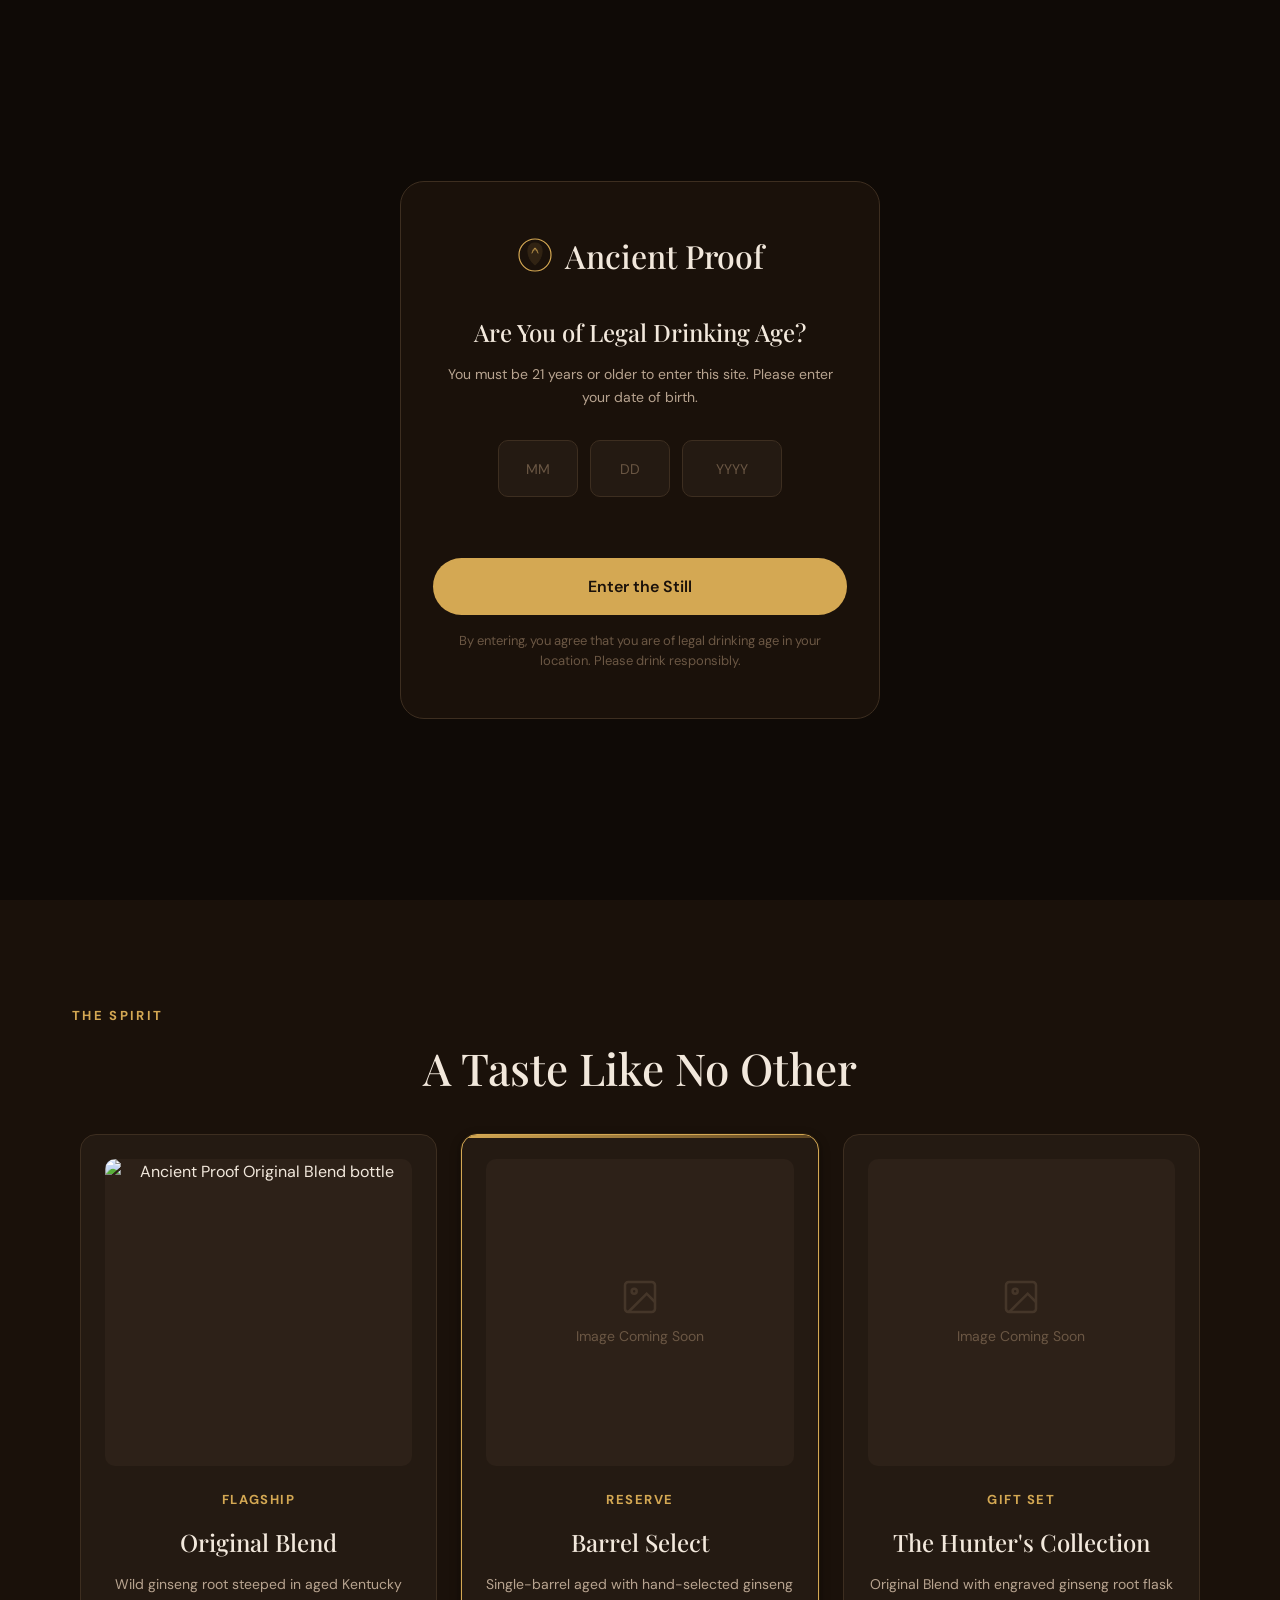
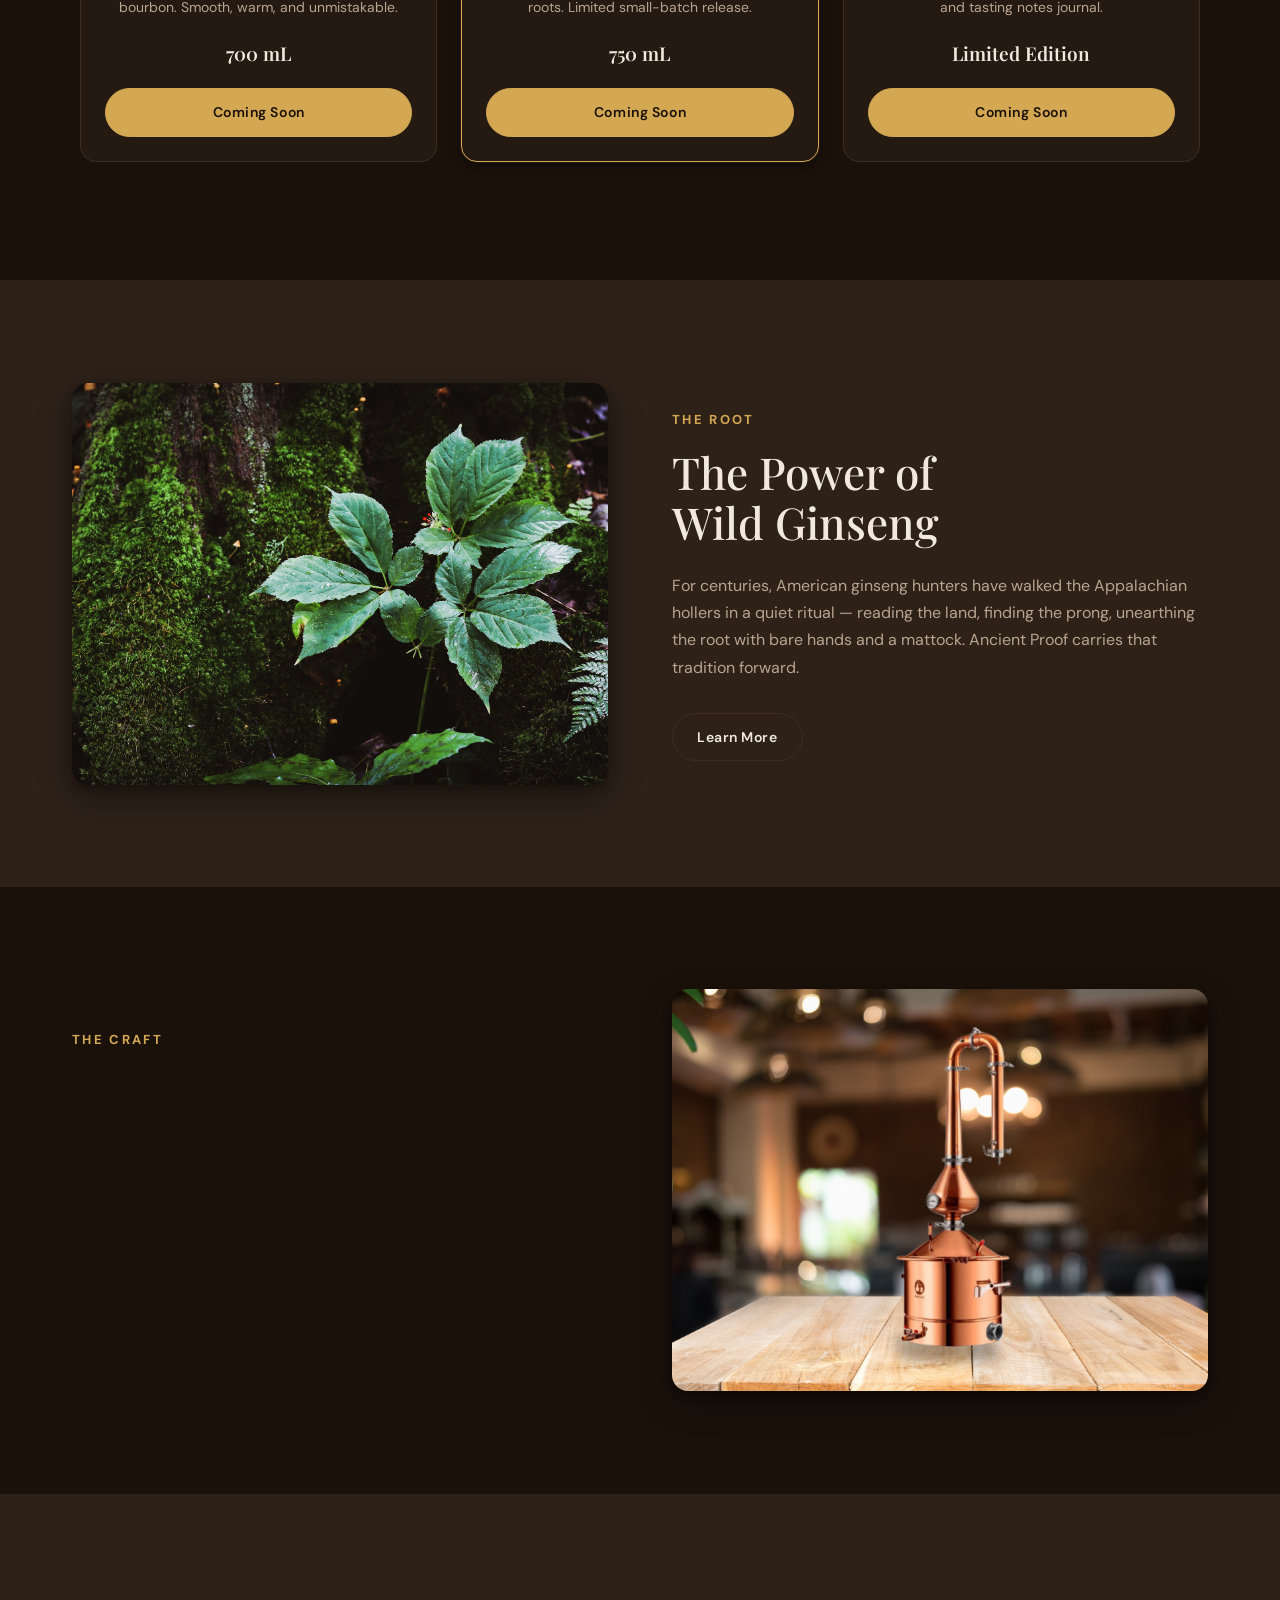
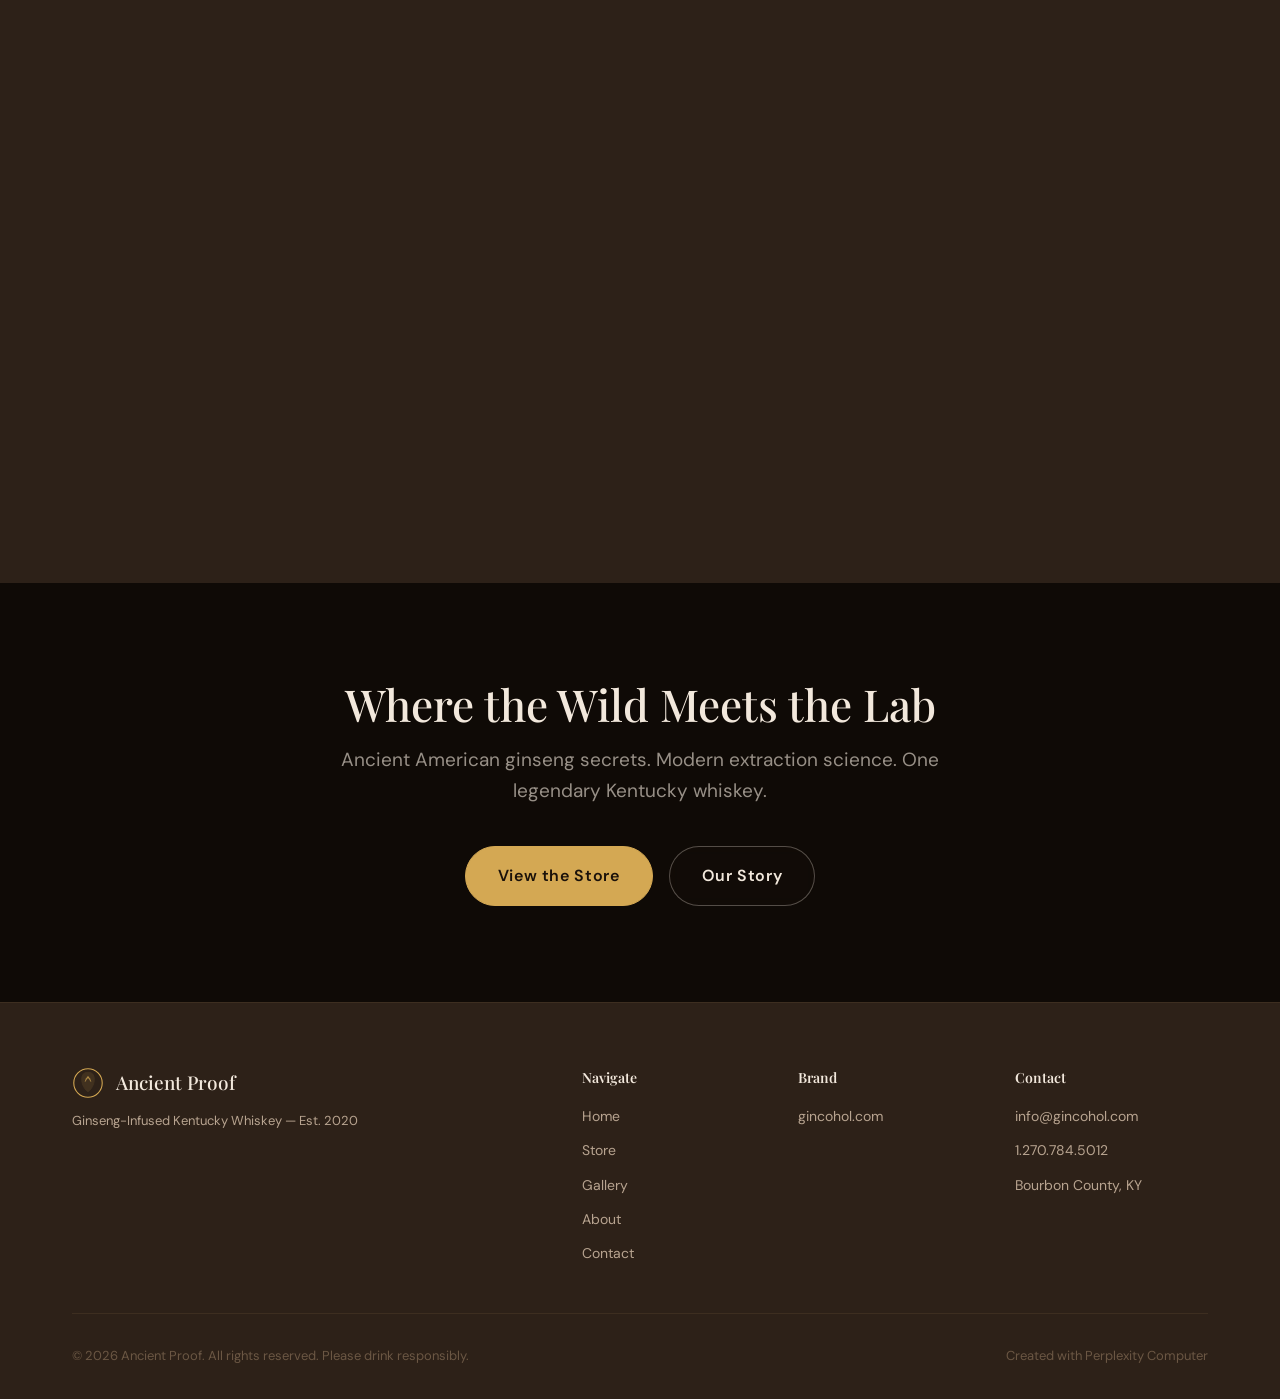
==== commit fc6a3044: "Multi-page rebuild: 5 pages, age gate, gallery lightbox, store modals, contact form" ====
--- a/index.html
+++ b/index.html
@@ -21,40 +21,39 @@
 <meta charset="UTF-8">
 <meta name="viewport" content="width=device-width, initial-scale=1.0">
 <title>Ancient Proof — Ginseng Infused Kentucky Whiskey</title>
-<meta name="description" content="Ancient Proof — Ancient American ginseng hunting secrets meet modern hi-tech extraction science. Premium ginseng-infused Kentucky whiskey. Wild-harvested. American harvested. Est. 2020.">
+<meta name="description" content="Ancient Proof — Ancient American ginseng hunting secrets meet modern extraction science. Premium ginseng-infused Kentucky whiskey. American harvested. Est. 2020.">
 
 <!-- Open Graph -->
 <meta property="og:title" content="Ancient Proof — Ginseng Infused Kentucky Whiskey">
-<meta property="og:description" content="Ancient American ginseng secrets meet modern extraction technology. Premium ginseng-infused Kentucky whiskey. Ancient secrets meet modern science.">
-<meta property="og:image" content="./assets/hero-forest.png">
+<meta property="og:description" content="Ancient American ginseng secrets meet modern extraction technology. Premium ginseng-infused Kentucky whiskey.">
+<meta property="og:image" content="./assets/hero-distillery.png">
 <meta property="og:type" content="website">
 
 <!-- Favicon -->
 <link rel="icon" href="./assets/favicon.svg" type="image/svg+xml">
 
-<!-- Fonts: Playfair Display (display) + DM Sans (body) -->
+<!-- Fonts -->
 <link rel="preconnect" href="https://fonts.googleapis.com">
 <link rel="preconnect" href="https://fonts.gstatic.com" crossorigin>
 <link href="https://fonts.googleapis.com/css2?family=Playfair+Display:ital,wght@0,400;0,500;0,600;0,700;1,400;1,500&family=DM+Sans:wght@300;400;500;600;700&display=swap" rel="stylesheet">
 
-<!-- Preload Hero Image -->
+<!-- Preload Hero -->
 <link rel="preload" as="image" href="./assets/hero-distillery.png">
 
 <!-- Styles -->
 <link rel="stylesheet" href="./style.css">
 
-<!-- JSON-LD Structured Data -->
+<!-- JSON-LD -->
 <script type="application/ld+json">
 {
   "@context": "https://schema.org",
   "@type": "Organization",
   "name": "Ancient Proof",
-  "alternateName": "Gincohol",
   "url": "https://gincohol.com",
   "telephone": "1-270-784-5012",
   "address": {
     "@type": "PostalAddress",
-    "addressLocality": "Graham",
+    "addressLocality": "Bourbon County",
     "addressRegion": "Kentucky",
     "addressCountry": "US"
   },
@@ -70,15 +69,40 @@
 </head>
 <body>
 
+<!-- Age Verification Gate -->
+<div class="age-gate" id="ageGate">
+  <div class="age-gate__card">
+    <div class="age-gate__logo">
+      <svg viewBox="0 0 36 36" width="36" height="36" fill="none" aria-hidden="true">
+        <circle cx="18" cy="18" r="16" stroke="currentColor" stroke-width="1.2"/>
+        <path d="M18 28c0 0-3-2-5-6s-3-9-1-13c1-2 3-3 6-3s5 1 6 3c2 4 1 9-1 13s-5 6-5 6z" fill="currentColor" opacity="0.12" stroke="currentColor" stroke-width="1"/>
+        <path d="M15 16c1-3 3-5 3-5s2 2 3 5" stroke="currentColor" stroke-width="0.8" fill="none" stroke-linecap="round"/>
+        <circle cx="18" cy="12" r="1.5" fill="currentColor" opacity="0.4"/>
+        <circle cx="16" cy="13.5" r="1" fill="currentColor" opacity="0.3"/>
+        <circle cx="20" cy="13.5" r="1" fill="currentColor" opacity="0.3"/>
+      </svg>
+      <span>Ancient Proof</span>
+    </div>
+    <h2 class="age-gate__title">Are You of Legal Drinking Age?</h2>
+    <p class="age-gate__subtitle">You must be 21 years or older to enter this site. Please enter your date of birth.</p>
+    <div class="age-gate__fields">
+      <input type="text" id="ageMonth" class="age-gate__input" placeholder="MM" maxlength="2" inputmode="numeric" autocomplete="off">
+      <input type="text" id="ageDay" class="age-gate__input" placeholder="DD" maxlength="2" inputmode="numeric" autocomplete="off">
+      <input type="text" id="ageYear" class="age-gate__input" placeholder="YYYY" maxlength="4" inputmode="numeric" autocomplete="off" style="width: 100px;">
+    </div>
+    <p class="age-gate__error" id="ageError"></p>
+    <button class="age-gate__btn" id="ageVerifyBtn">Enter the Still</button>
+    <p class="age-gate__disclaimer">By entering, you agree that you are of legal drinking age in your location. Please drink responsibly.</p>
+  </div>
+</div>
+
 <!-- Skip Link -->
 <a href="#main" class="skip-link">Skip to content</a>
 
-<!-- ============================================ -->
 <!-- HEADER -->
-<!-- ============================================ -->
 <header class="header" id="header">
   <div class="header__inner">
-    <a href="#" class="header__logo" aria-label="Ancient Proof Home">
+    <a href="index.html" class="header__logo" aria-label="Ancient Proof Home">
       <svg viewBox="0 0 36 36" width="36" height="36" fill="none" aria-hidden="true">
         <circle cx="18" cy="18" r="16" stroke="currentColor" stroke-width="1.2"/>
         <path d="M18 28c0 0-3-2-5-6s-3-9-1-13c1-2 3-3 6-3s5 1 6 3c2 4 1 9-1 13s-5 6-5 6z" fill="currentColor" opacity="0.12" stroke="currentColor" stroke-width="1"/>
@@ -92,27 +116,25 @@
 
     <nav class="header__nav" id="nav" aria-label="Main navigation">
       <ul class="header__nav-list">
-        <li><a href="#the-spirit" class="header__nav-link">The Spirit</a></li>
-        <li><a href="#the-root" class="header__nav-link">The Root</a></li>
-        <li><a href="#the-craft" class="header__nav-link">The Craft</a></li>
-        <li><a href="#heritage" class="header__nav-link">Heritage</a></li>
-        <li><a href="#team" class="header__nav-link">Team</a></li>
-        <li><a href="#contact" class="header__nav-link">Contact</a></li>
+        <li><a href="index.html" class="header__nav-link active">Home</a></li>
+        <li><a href="store.html" class="header__nav-link">Store</a></li>
+        <li><a href="gallery.html" class="header__nav-link">Gallery</a></li>
+        <li><a href="about.html" class="header__nav-link">About</a></li>
+        <li><a href="contact.html" class="header__nav-link">Contact</a></li>
       </ul>
     </nav>
 
     <div class="header__actions">
       <button class="theme-toggle" id="themeToggle" aria-label="Toggle dark mode" type="button">
         <svg class="theme-toggle__sun" viewBox="0 0 24 24" width="20" height="20" fill="none" stroke="currentColor" stroke-width="1.8" stroke-linecap="round" stroke-linejoin="round">
-          <circle cx="12" cy="12" r="5"/>
-          <path d="M12 1v2M12 21v2M4.22 4.22l1.42 1.42M18.36 18.36l1.42 1.42M1 12h2M21 12h2M4.22 19.78l1.42-1.42M18.36 5.64l1.42-1.42"/>
+          <circle cx="12" cy="12" r="5"/><path d="M12 1v2M12 21v2M4.22 4.22l1.42 1.42M18.36 18.36l1.42 1.42M1 12h2M21 12h2M4.22 19.78l1.42-1.42M18.36 5.64l1.42-1.42"/>
         </svg>
         <svg class="theme-toggle__moon" viewBox="0 0 24 24" width="20" height="20" fill="none" stroke="currentColor" stroke-width="1.8" stroke-linecap="round" stroke-linejoin="round">
           <path d="M21 12.79A9 9 0 1 1 11.21 3 7 7 0 0 0 21 12.79z"/>
         </svg>
       </button>
 
-      <a href="#contact" class="btn btn--sm btn--primary header__cta">Inquire</a>
+      <a href="contact.html" class="btn btn--sm btn--primary header__cta">Inquire</a>
 
       <button class="hamburger" id="hamburger" aria-label="Toggle menu" aria-expanded="false" type="button">
         <span class="hamburger__line"></span>
@@ -123,17 +145,13 @@
   </div>
 </header>
 
-<!-- ============================================ -->
 <!-- MAIN -->
-<!-- ============================================ -->
 <main id="main">
 
-<!-- ============================================ -->
 <!-- 1. HERO -->
-<!-- ============================================ -->
 <section class="hero" id="hero">
   <div class="hero__bg">
-    <img src="./assets/hero-distillery.png" alt="Kentucky bourbon distillery at golden hour with wild ginseng growing in the foreground" class="hero__bg-img" loading="eager">
+    <img src="./assets/hero-distillery.png" alt="Kentucky bourbon distillery at golden hour" class="hero__bg-img" loading="eager">
     <div class="hero__overlay"></div>
   </div>
   <div class="hero__content">
@@ -157,8 +175,8 @@
       </div>
     </div>
     <div class="hero__ctas reveal">
-      <a href="#the-spirit" class="btn btn--primary btn--lg">Discover the Spirit</a>
-      <a href="#the-root" class="btn btn--outline btn--lg">The Ginseng Story</a>
+      <a href="store.html" class="btn btn--primary btn--lg">Explore the Store</a>
+      <a href="about.html" class="btn btn--outline btn--lg">Our Story</a>
     </div>
   </div>
   <div class="hero__scroll-hint" aria-hidden="true">
@@ -167,235 +185,96 @@
   </div>
 </section>
 
-<!-- ============================================ -->
-<!-- 2. THE SPIRIT (Products) -->
-<!-- ============================================ -->
-<section class="section products" id="the-spirit">
-  <div class="container">
-    <div class="products__layout">
-      <div class="products__image reveal">
-        <img src="./assets/bottle-display.png" alt="Ancient Proof ginseng-infused whiskey bottle with amber liquid" loading="lazy" width="600" height="600">
-      </div>
-      <div class="products__text">
-        <span class="section__tag reveal">The Spirit</span>
-        <h2 class="section__title reveal">A Taste Like<br>No Other</h2>
-        <p class="section__body reveal">Ancient Proof is the world's first premium ginseng-infused whiskey — where generations of American ginseng hunting knowledge meets proprietary modern extraction science. Smoky oak, layered with earthy warmth, finishing with the unmistakable vitality of wild-harvested Appalachian root.</p>
-      </div>
-    </div>
-
-    <div class="products__cards">
+<!-- 2. FEATURED PRODUCTS -->
+<section class="section featured-products" id="featured-products">
+  <div class="container">
+    <span class="section__tag reveal">The Spirit</span>
+    <h2 class="section__title reveal" style="text-align: center;">A Taste Like No Other</h2>
+
+    <div class="featured-products__scroll">
       <div class="product-card reveal">
+        <div class="product-card__image">
+          <img src="./assets/bottle-display.png" alt="Ancient Proof Original Blend bottle" loading="lazy">
+        </div>
         <div class="product-card__badge">Flagship</div>
         <h3 class="product-card__name">Original Blend</h3>
         <p class="product-card__desc">Wild ginseng root steeped in aged Kentucky bourbon. Smooth, warm, and unmistakable.</p>
-        <div class="product-card__price">
+        <div class="product-card__meta">
           <span class="product-card__amount">700 mL</span>
         </div>
-        <span class="btn btn--primary btn--full">Coming Soon</span>
+        <a href="store.html" class="btn btn--primary btn--full">Coming Soon</a>
       </div>
 
       <div class="product-card product-card--featured reveal">
+        <div class="product-card__image">
+          <div class="product-card__image-placeholder">
+            <svg viewBox="0 0 24 24" fill="none" stroke="currentColor" stroke-width="1.5"><rect x="3" y="3" width="18" height="18" rx="2"/><circle cx="8.5" cy="8.5" r="1.5"/><path d="M21 15l-5-5L5 21"/></svg>
+            <span>Image Coming Soon</span>
+          </div>
+        </div>
         <div class="product-card__badge">Reserve</div>
         <h3 class="product-card__name">Barrel Select</h3>
         <p class="product-card__desc">Single-barrel aged with hand-selected ginseng roots. Limited small-batch release.</p>
-        <div class="product-card__price">
+        <div class="product-card__meta">
           <span class="product-card__amount">750 mL</span>
         </div>
-        <span class="btn btn--primary btn--full">Coming Soon</span>
+        <a href="store.html" class="btn btn--primary btn--full">Coming Soon</a>
       </div>
 
       <div class="product-card reveal">
+        <div class="product-card__image">
+          <div class="product-card__image-placeholder">
+            <svg viewBox="0 0 24 24" fill="none" stroke="currentColor" stroke-width="1.5"><rect x="3" y="3" width="18" height="18" rx="2"/><circle cx="8.5" cy="8.5" r="1.5"/><path d="M21 15l-5-5L5 21"/></svg>
+            <span>Image Coming Soon</span>
+          </div>
+        </div>
         <div class="product-card__badge">Gift Set</div>
         <h3 class="product-card__name">The Hunter's Collection</h3>
         <p class="product-card__desc">Original Blend with engraved ginseng root flask and tasting notes journal.</p>
-        <div class="product-card__price">
+        <div class="product-card__meta">
           <span class="product-card__amount">Limited Edition</span>
         </div>
-        <span class="btn btn--primary btn--full">Coming Soon</span>
-      </div>
-    </div>
-  </div>
-</section>
-
-<!-- ============================================ -->
-<!-- 3. THE ROOT (Benefits / Ginseng Focus) -->
-<!-- ============================================ -->
-<section class="section section--alt benefits" id="the-root">
-  <div class="container">
-    <div class="benefits__header">
-      <div class="benefits__image reveal">
-        <img src="./assets/ginseng-root.png" alt="Wild Appalachian ginseng root freshly dug from forest soil" loading="lazy" width="600" height="750">
-      </div>
-      <div class="benefits__intro">
+        <a href="store.html" class="btn btn--primary btn--full">Coming Soon</a>
+      </div>
+    </div>
+  </div>
+</section>
+
+<!-- 3. THE ROOT (Brief) -->
+<section class="section section--alt" id="the-root">
+  <div class="container">
+    <div class="home-split">
+      <div class="home-split__image reveal">
+        <img src="./assets/gallery-ginseng-wild.jpg" alt="Wild American ginseng in natural habitat" loading="lazy">
+      </div>
+      <div class="home-split__text">
         <span class="section__tag reveal">The Root</span>
         <h2 class="section__title reveal">The Power of<br>Wild Ginseng</h2>
-        <p class="section__body reveal">For centuries, American ginseng hunters have walked the Appalachian hollers in a quiet ritual — reading the land, finding the prong, unearthing the root with bare hands and a mattock. Ancient Proof carries that tradition forward with modern precision in every pour.</p>
-      </div>
-    </div>
-
-    <div class="benefits__grid">
-      <div class="benefit-card reveal">
-        <div class="benefit-card__icon">
-          <svg viewBox="0 0 48 48" fill="none" stroke="currentColor" stroke-width="1.5" stroke-linecap="round" stroke-linejoin="round"><path d="M24 4c-6 10-14 16-14 24a14 14 0 0 0 28 0C38 20 30 14 24 4z"/><path d="M17 28a8 8 0 0 0 8 8" opacity="0.5"/></svg>
-        </div>
-        <h3 class="benefit-card__title">Natural Energy</h3>
-        <p class="benefit-card__desc">Wild ginseng has been used for centuries to boost stamina and endurance — nature's original performance enhancer.</p>
-      </div>
-
-      <div class="benefit-card reveal">
-        <div class="benefit-card__icon">
-          <svg viewBox="0 0 48 48" fill="none" stroke="currentColor" stroke-width="1.5" stroke-linecap="round" stroke-linejoin="round"><circle cx="24" cy="24" r="18"/><path d="M16 28c2-4 6-6 8-6s6 2 8 6" opacity="0.5"/><circle cx="18" cy="20" r="2"/><circle cx="30" cy="20" r="2"/><path d="M6 24h4M38 24h4M24 6v4M24 38v4"/></svg>
-        </div>
-        <h3 class="benefit-card__title">Cognitive Clarity</h3>
-        <p class="benefit-card__desc">Ginseng sharpens mental focus and supports memory function — the hunter's edge on the mountain.</p>
-      </div>
-
-      <div class="benefit-card reveal">
-        <div class="benefit-card__icon">
-          <svg viewBox="0 0 48 48" fill="none" stroke="currentColor" stroke-width="1.5" stroke-linecap="round" stroke-linejoin="round"><path d="M12 36l6-12 6 8 6-16 6 20"/><rect x="8" y="8" width="32" height="32" rx="4"/><circle cx="16" cy="16" r="3" opacity="0.5"/></svg>
-        </div>
-        <h3 class="benefit-card__title">Adaptogenic Power</h3>
-        <p class="benefit-card__desc">A natural adaptogen that helps the body manage stress and restore balance — ancient wisdom, modern science.</p>
-      </div>
-
-      <div class="benefit-card reveal">
-        <div class="benefit-card__icon">
-          <svg viewBox="0 0 48 48" fill="none" stroke="currentColor" stroke-width="1.5" stroke-linecap="round" stroke-linejoin="round"><circle cx="24" cy="20" r="12"/><path d="M12 20h24" opacity="0.3"/><path d="M18 32v8M30 32v8M24 32v10"/><path d="M16 14l4 6M28 14l-4 6M24 8v6" opacity="0.5"/></svg>
-        </div>
-        <h3 class="benefit-card__title">Immune Support</h3>
-        <p class="benefit-card__desc">Rich in ginsenosides that strengthen the body's natural defenses — the root that keeps you going.</p>
-      </div>
-
-      <div class="benefit-card reveal">
-        <div class="benefit-card__icon">
-          <svg viewBox="0 0 48 48" fill="none" stroke="currentColor" stroke-width="1.5" stroke-linecap="round" stroke-linejoin="round"><path d="M24 4l4 8h8l-6 6 2 8-8-4-8 4 2-8-6-6h8z"/><circle cx="24" cy="30" r="12" opacity="0.3"/><path d="M20 34c2-2 6-2 8 0" opacity="0.5"/></svg>
-        </div>
-        <h3 class="benefit-card__title">Anti-Inflammatory</h3>
-        <p class="benefit-card__desc">Reduces inflammation and oxidative stress — why ginseng hunters stay strong well into their later years.</p>
-      </div>
-
-      <div class="benefit-card reveal">
-        <div class="benefit-card__icon">
-          <svg viewBox="0 0 48 48" fill="none" stroke="currentColor" stroke-width="1.5" stroke-linecap="round" stroke-linejoin="round"><path d="M24 4C13 4 4 13 4 24s9 20 20 20 20-9 20-20S35 4 24 4z"/><path d="M16 20v-2a8 8 0 0 1 16 0v2" opacity="0.5"/><path d="M12 28c4 6 10 8 12 8s8-2 12-8"/></svg>
-        </div>
-        <h3 class="benefit-card__title">Passed Down, Perfected</h3>
-        <p class="benefit-card__desc">Generations of American ginseng hunters passed down secret techniques for finding and harvesting the root. We honor that knowledge and elevate it with modern extraction science.</p>
-      </div>
-    </div>
-  </div>
-</section>
-
-<!-- ============================================ -->
-<!-- 4. THE CRAFT (Science/Process) -->
-<!-- ============================================ -->
-<section class="section science" id="the-craft">
-  <div class="container">
-    <div class="science__layout">
-      <div class="science__text">
+        <p class="section__body reveal">For centuries, American ginseng hunters have walked the Appalachian hollers in a quiet ritual — reading the land, finding the prong, unearthing the root with bare hands and a mattock. Ancient Proof carries that tradition forward.</p>
+        <a href="about.html" class="btn btn--ghost reveal">Learn More</a>
+      </div>
+    </div>
+  </div>
+</section>
+
+<!-- 4. THE CRAFT (Brief) -->
+<section class="section" id="the-craft">
+  <div class="container">
+    <div class="home-split home-split--reverse">
+      <div class="home-split__image reveal">
+        <img src="./assets/gallery-copper-craft.jpg" alt="Handcrafted copper still for extraction" loading="lazy">
+      </div>
+      <div class="home-split__text">
         <span class="section__tag reveal">The Craft</span>
         <h2 class="section__title reveal">From Forest Floor<br>to Barrel</h2>
-        <p class="section__body reveal">Every bottle of Ancient Proof begins in the shaded hollows of Appalachia, where wild American ginseng grows slowly beneath the canopy — sometimes taking decades to mature. The root is harvested by hand using techniques passed down through generations of Kentucky hunters.</p>
-        <p class="section__body reveal">Then, modern science takes over. Our <strong>proprietary hi-tech extraction process</strong> captures the full spectrum of ginsenosides — the active compounds that make ginseng legendary — while harmonizing perfectly with aged Kentucky straight bourbon. Ancient secrets. Modern precision. <strong>No shortcuts. No synthetics. Just the root and the proof.</strong></p>
-      </div>
-      <div class="science__stats reveal">
-        <div class="science__stat-card">
-          <span class="science__stat-number">3+</span>
-          <span class="science__stat-text">Generations of Ginseng Hunting</span>
-        </div>
-        <div class="science__stat-card">
-          <span class="science__stat-number">80</span>
-          <span class="science__stat-text">Proof / 40% ALC</span>
-        </div>
-        <div class="science__stat-card">
-          <span class="science__stat-number">100%</span>
-          <span class="science__stat-text">American Wild-Harvested Ginseng</span>
-        </div>
-        <div class="science__stat-card">
-          <span class="science__stat-number">KY</span>
-          <span class="science__stat-text">Crafted in Bourbon County, Kentucky</span>
-        </div>
-      </div>
-    </div>
-  </div>
-</section>
-
-<!-- ============================================ -->
-<!-- 5. HERITAGE (Story/Timeline) -->
-<!-- ============================================ -->
-<section class="section section--dark story" id="heritage">
-  <div class="container">
-    <span class="section__tag reveal">Our Heritage</span>
-    <h2 class="section__title reveal">Rooted in the Hills</h2>
-
-    <div class="story__timeline">
-      <div class="story__event reveal">
-        <span class="story__year">Roots</span>
-        <div class="story__detail">
-          <h3>The Ancient Hunters</h3>
-          <p>For centuries, American ginseng hunters walked the Appalachian hills with mattocks and burlap sacks — guided by secret techniques passed from father to son. Where to look, how to read the forest, when the root is ready. Knowledge that can't be taught in a classroom.</p>
-        </div>
-      </div>
-
-      <div class="story__event reveal">
-        <span class="story__year">Land</span>
-        <div class="story__detail">
-          <h3>Bourbon County, Kentucky</h3>
-          <p>On the fertile rolling hills of rural Kentucky, where the soil runs deep and the hollows stay cool, the perfect conditions for wild American ginseng have existed for centuries. Three generations of the family have worked this land.</p>
-        </div>
-      </div>
-
-      <div class="story__event reveal">
-        <span class="story__year">Science</span>
-        <div class="story__detail">
-          <h3>Modern Extraction Meets Ancient Wisdom</h3>
-          <p>We paired generational hunting knowledge with proprietary hi-tech extraction science — preserving every ginsenoside, every trace compound, every element that makes wild American ginseng the most prized root on earth. Ancient secrets, modern precision.</p>
-        </div>
-      </div>
-
-      <div class="story__event reveal">
-        <span class="story__year">2020</span>
-        <div class="story__detail">
-          <h3>Ancient Proof Is Born</h3>
-          <p>The world's first premium ginseng-infused whiskey — where the Kentucky wild meets the laboratory, and centuries of hunting tradition fuse with cutting-edge science inside an aged bourbon barrel. Not just a drink. A movement.</p>
-        </div>
-      </div>
-    </div>
-  </div>
-</section>
-
-<!-- ============================================ -->
-<!-- 6. THE TEAM -->
-<!-- ============================================ -->
-<section class="section team" id="team">
-  <div class="container">
-    <span class="section__tag reveal">Leadership</span>
-    <h2 class="section__title reveal">The Team Behind<br>the Proof</h2>
-
-    <div class="team__grid">
-      <div class="team-card reveal">
-        <div class="team-card__photo">
-          <img src="./assets/team-heath.png" alt="Heath Bennett, CEO of Ancient Proof" loading="lazy" width="400" height="400">
-        </div>
-        <h3 class="team-card__name">Heath Bennett</h3>
-        <span class="team-card__role">Chief Executive Officer</span>
-        <p class="team-card__bio">Visionary leader driving Ancient Proof from concept to market. Combines deep Kentucky roots with a bold vision for what a modern spirits brand can be — bridging heritage ginseng culture with cutting-edge extraction science.</p>
-      </div>
-
-      <div class="team-card reveal">
-        <div class="team-card__photo">
-          <img src="./assets/team-jonathan.png" alt="Jonathan Swistock, VP of Business Development" loading="lazy" width="400" height="400">
-        </div>
-        <h3 class="team-card__name">Jonathan Swistock</h3>
-        <span class="team-card__role">VP of Business Development</span>
-        <p class="team-card__bio">Strategic architect scaling Ancient Proof from a Kentucky-born idea into a national brand. Leads partnerships, distribution, and market expansion — connecting the spirit with retailers, bars, and enthusiasts nationwide.</p>
-      </div>
-    </div>
-  </div>
-</section>
-
-<!-- ============================================ -->
-<!-- 6b. TESTIMONIALS -->
-<!-- ============================================ -->
+        <p class="section__body reveal">Our proprietary hi-tech extraction process captures the full spectrum of ginsenosides while harmonizing perfectly with aged Kentucky straight bourbon. Ancient secrets. Modern precision. No shortcuts.</p>
+        <a href="about.html" class="btn btn--ghost reveal">Explore the Process</a>
+      </div>
+    </div>
+  </div>
+</section>
+
+<!-- 5. TESTIMONIALS -->
 <section class="section section--alt endorsements" id="endorsements">
   <div class="container">
     <span class="section__tag reveal">The Word</span>
@@ -438,66 +317,26 @@
   </div>
 </section>
 
-<!-- ============================================ -->
-<!-- 7. CTA BANNER -->
-<!-- ============================================ -->
+<!-- 6. CTA BANNER -->
 <section class="cta-banner" id="cta-banner">
   <div class="container">
     <h2 class="cta-banner__title reveal">Where the Wild Meets the Lab</h2>
-    <p class="cta-banner__subtitle reveal">Ancient American ginseng secrets. Modern extraction science. One legendary Kentucky whiskey. Be the first to taste the proof.</p>
-    <a href="#contact" class="btn btn--primary btn--lg reveal">Get Notified</a>
-  </div>
-</section>
-
-<!-- ============================================ -->
-<!-- 8. CONTACT -->
-<!-- ============================================ -->
-<section class="section contact" id="contact">
-  <div class="container">
-    <span class="section__tag reveal">Get in Touch</span>
-    <h2 class="section__title reveal">Contact Us</h2>
-
-    <div class="contact__grid">
-      <div class="contact-card reveal">
-        <div class="contact-card__icon">
-          <svg viewBox="0 0 24 24" width="28" height="28" fill="none" stroke="currentColor" stroke-width="1.5" stroke-linecap="round" stroke-linejoin="round"><path d="M4 4h16c1.1 0 2 .9 2 2v12c0 1.1-.9 2-2 2H4c-1.1 0-2-.9-2-2V6c0-1.1.9-2 2-2z"/><path d="M22 6l-10 7L2 6"/></svg>
-        </div>
-        <h3>Email</h3>
-        <a href="mailto:info@gincohol.com" class="contact-card__link">info@gincohol.com</a>
-        <p class="contact-card__sub">Partnerships & Inquiries</p>
-      </div>
-
-      <div class="contact-card reveal">
-        <div class="contact-card__icon">
-          <svg viewBox="0 0 24 24" width="28" height="28" fill="none" stroke="currentColor" stroke-width="1.5" stroke-linecap="round" stroke-linejoin="round"><path d="M22 16.92v3a2 2 0 01-2.18 2 19.79 19.79 0 01-8.63-3.07 19.5 19.5 0 01-6-6 19.79 19.79 0 01-3.07-8.67A2 2 0 014.11 2h3a2 2 0 012 1.72c.127.96.361 1.903.7 2.81a2 2 0 01-.45 2.11L8.09 9.91a16 16 0 006 6l1.27-1.27a2 2 0 012.11-.45c.907.339 1.85.573 2.81.7A2 2 0 0122 16.92z"/></svg>
-        </div>
-        <h3>Phone</h3>
-        <a href="tel:12707845012" class="contact-card__link">1.270.784.5012</a>
-        <p class="contact-card__sub">Graham, Kentucky</p>
-      </div>
-
-      <div class="contact-card reveal">
-        <div class="contact-card__icon">
-          <svg viewBox="0 0 24 24" width="28" height="28" fill="none" stroke="currentColor" stroke-width="1.5" stroke-linecap="round" stroke-linejoin="round"><path d="M21 10c0 7-9 13-9 13s-9-6-9-13a9 9 0 0118 0z"/><circle cx="12" cy="10" r="3"/></svg>
-        </div>
-        <h3>Location</h3>
-        <p>Bourbon County</p>
-        <p class="contact-card__sub">Kentucky</p>
-      </div>
+    <p class="cta-banner__subtitle reveal">Ancient American ginseng secrets. Modern extraction science. One legendary Kentucky whiskey.</p>
+    <div class="cta-banner__actions reveal">
+      <a href="store.html" class="btn btn--primary btn--lg">View the Store</a>
+      <a href="about.html" class="btn btn--outline btn--lg">Our Story</a>
     </div>
   </div>
 </section>
 
 </main>
 
-<!-- ============================================ -->
-<!-- 9. FOOTER -->
-<!-- ============================================ -->
+<!-- FOOTER -->
 <footer class="footer" id="footer">
   <div class="container">
     <div class="footer__top">
       <div class="footer__brand">
-        <a href="#" class="footer__logo" aria-label="Ancient Proof Home">
+        <a href="index.html" class="footer__logo" aria-label="Ancient Proof Home">
           <svg viewBox="0 0 36 36" width="32" height="32" fill="none" aria-hidden="true">
             <circle cx="18" cy="18" r="16" stroke="currentColor" stroke-width="1.2"/>
             <path d="M18 28c0 0-3-2-5-6s-3-9-1-13c1-2 3-3 6-3s5 1 6 3c2 4 1 9-1 13s-5 6-5 6z" fill="currentColor" opacity="0.12" stroke="currentColor" stroke-width="1"/>
@@ -508,18 +347,18 @@
           </svg>
           <span>Ancient Proof</span>
         </a>
-        <p class="footer__tagline">Ginseng-Infused Kentucky Whiskey — Ancient Proof</p>
+        <p class="footer__tagline">Ginseng-Infused Kentucky Whiskey — Est. 2020</p>
       </div>
 
       <div class="footer__links">
         <div class="footer__col">
           <h4>Navigate</h4>
           <ul>
-            <li><a href="#the-spirit">The Spirit</a></li>
-            <li><a href="#the-root">The Root</a></li>
-            <li><a href="#the-craft">The Craft</a></li>
-            <li><a href="#heritage">Heritage</a></li>
-            <li><a href="#team">Team</a></li>
+            <li><a href="index.html">Home</a></li>
+            <li><a href="store.html">Store</a></li>
+            <li><a href="gallery.html">Gallery</a></li>
+            <li><a href="about.html">About</a></li>
+            <li><a href="contact.html">Contact</a></li>
           </ul>
         </div>
         <div class="footer__col">
@@ -533,14 +372,14 @@
           <ul>
             <li><a href="mailto:info@gincohol.com">info@gincohol.com</a></li>
             <li><a href="tel:12707845012">1.270.784.5012</a></li>
-            <li>Graham, KY</li>
+            <li>Bourbon County, KY</li>
           </ul>
         </div>
       </div>
     </div>
 
     <div class="footer__bottom">
-      <p>&copy; 2026 Ancient Proof / Gincohol. All rights reserved. Please drink responsibly.</p>
+      <p>&copy; 2026 Ancient Proof. All rights reserved. Please drink responsibly.</p>
       <a href="https://www.perplexity.ai/computer" target="_blank" rel="noopener noreferrer" class="footer__pplx">Created with Perplexity Computer</a>
     </div>
   </div>
@@ -550,4 +389,4 @@
 <script src="./app.js" defer></script>
 
 </body>
-</html>+</html>
--- a/style.css
+++ b/style.css
@@ -1,6 +1,6 @@
 /* ============================================
    ANCIENT PROOF — GINSENG INFUSED WHISKEY
-   Kentucky Bourbon Country
+   Kentucky Bourbon Country · Multi-Page
    ============================================ */
 
 /* ---- CSS Reset ---- */
@@ -104,7 +104,7 @@
   --header-height: 72px;
 }
 
-/* ---- Light Mode (default) — Earthy/Warm ---- */
+/* ---- Light Mode ---- */
 :root {
   --color-bg: #FAF6F1;
   --color-surface: #FFFFFF;
@@ -260,6 +260,7 @@
               transform var(--transition-interactive),
               border-color var(--transition-interactive);
   white-space: nowrap;
+  border: 1.5px solid transparent;
 }
 
 .btn:hover {
@@ -272,7 +273,7 @@
 .btn--primary {
   background: var(--color-primary);
   color: var(--color-primary-text);
-  border: 1.5px solid var(--color-primary);
+  border-color: var(--color-primary);
 }
 .btn--primary:hover {
   background: var(--color-primary-hover);
@@ -305,6 +306,16 @@
   color: var(--color-primary);
 }
 
+.btn--ghost {
+  background: transparent;
+  color: var(--color-text);
+  border-color: var(--color-border);
+}
+.btn--ghost:hover {
+  border-color: var(--color-primary);
+  color: var(--color-primary);
+}
+
 .btn--sm {
   padding: var(--space-2) var(--space-4);
   font-size: var(--text-xs);
@@ -317,6 +328,128 @@
 
 .btn--full {
   width: 100%;
+}
+
+/* ============================================
+   AGE VERIFICATION GATE
+   ============================================ */
+.age-gate {
+  position: fixed;
+  inset: 0;
+  z-index: 10000;
+  background: #0F0A06;
+  display: flex;
+  align-items: center;
+  justify-content: center;
+  padding: var(--space-6);
+}
+
+.age-gate.hidden {
+  display: none;
+}
+
+.age-gate__card {
+  background: #1A110A;
+  border: 1px solid #3D2E20;
+  border-radius: var(--radius-xl);
+  padding: var(--space-12) var(--space-8);
+  max-width: 480px;
+  width: 100%;
+  text-align: center;
+}
+
+.age-gate__logo {
+  display: flex;
+  align-items: center;
+  justify-content: center;
+  gap: var(--space-3);
+  font-family: var(--font-display);
+  font-size: var(--text-2xl);
+  font-weight: 500;
+  color: #F2E8DC;
+  margin-bottom: var(--space-8);
+}
+
+.age-gate__logo svg {
+  color: #D4A853;
+}
+
+.age-gate__title {
+  font-family: var(--font-display);
+  font-size: var(--text-xl);
+  font-weight: 500;
+  color: #F2E8DC;
+  margin-bottom: var(--space-3);
+}
+
+.age-gate__subtitle {
+  font-size: var(--text-sm);
+  color: #B8A490;
+  margin-bottom: var(--space-8);
+  line-height: 1.6;
+}
+
+.age-gate__fields {
+  display: flex;
+  gap: var(--space-3);
+  justify-content: center;
+  margin-bottom: var(--space-6);
+}
+
+.age-gate__input {
+  width: 80px;
+  padding: var(--space-3) var(--space-3);
+  border: 1px solid #3D2E20;
+  border-radius: var(--radius-md);
+  background: #241A12;
+  color: #F2E8DC;
+  text-align: center;
+  font-size: var(--text-lg);
+  font-family: var(--font-body);
+  transition: border-color var(--transition-interactive);
+}
+
+.age-gate__input::placeholder {
+  color: #6B5744;
+  font-size: var(--text-sm);
+}
+
+.age-gate__input:focus {
+  outline: none;
+  border-color: #D4A853;
+}
+
+.age-gate__btn {
+  width: 100%;
+  padding: var(--space-4) var(--space-8);
+  background: #D4A853;
+  color: #1A110A;
+  border: none;
+  border-radius: var(--radius-full);
+  font-family: var(--font-body);
+  font-weight: 600;
+  font-size: var(--text-base);
+  cursor: pointer;
+  transition: background 200ms, transform 200ms;
+  margin-bottom: var(--space-4);
+}
+
+.age-gate__btn:hover {
+  background: #E0BA6A;
+  transform: translateY(-1px);
+}
+
+.age-gate__error {
+  color: #E85D5D;
+  font-size: var(--text-sm);
+  min-height: 1.5em;
+  margin-bottom: var(--space-4);
+}
+
+.age-gate__disclaimer {
+  font-size: var(--text-xs);
+  color: #6B5744;
+  line-height: 1.5;
 }
 
 /* ============================================
@@ -350,6 +483,37 @@
   transform: translateY(-100%);
 }
 
+/* On interior pages (non-hero), header starts solid */
+.header--solid {
+  background: var(--color-bg);
+  box-shadow: var(--shadow-sm);
+}
+
+.header--solid .header__logo {
+  color: var(--color-text);
+}
+
+.header--solid .header__nav-link {
+  color: var(--color-text-muted);
+}
+
+.header--solid .header__nav-link:hover,
+.header--solid .header__nav-link.active {
+  color: var(--color-text);
+}
+
+.header--solid .hamburger__line {
+  background: var(--color-text);
+}
+
+.header--solid .theme-toggle {
+  color: var(--color-text-muted);
+}
+
+[data-theme="dark"] .header--solid {
+  background: rgba(26, 17, 10, 0.95);
+}
+
 .header__inner {
   max-width: var(--max-width);
   margin: 0 auto;
@@ -585,7 +749,81 @@
 }
 
 /* ============================================
-   1. HERO
+   PAGE HERO (Interior pages)
+   ============================================ */
+.page-hero {
+  position: relative;
+  min-height: 340px;
+  display: flex;
+  align-items: flex-end;
+  justify-content: center;
+  overflow: hidden;
+  padding: calc(var(--header-height) + var(--space-12)) var(--space-6) var(--space-12);
+}
+
+@media (min-width: 768px) {
+  .page-hero {
+    min-height: 420px;
+    padding-bottom: var(--space-16);
+  }
+}
+
+.page-hero__bg {
+  position: absolute;
+  inset: 0;
+  z-index: 0;
+}
+
+.page-hero__bg img {
+  width: 100%;
+  height: 100%;
+  object-fit: cover;
+  object-position: center;
+}
+
+.page-hero__overlay {
+  position: absolute;
+  inset: 0;
+  background: linear-gradient(180deg, rgba(15,10,6,0.7) 0%, rgba(15,10,6,0.85) 100%);
+}
+
+.page-hero__content {
+  position: relative;
+  z-index: 1;
+  text-align: center;
+  max-width: var(--max-width);
+}
+
+.page-hero__tag {
+  display: inline-block;
+  font-family: var(--font-body);
+  font-size: var(--text-xs);
+  font-weight: 700;
+  letter-spacing: 0.18em;
+  text-transform: uppercase;
+  color: #D4A853;
+  margin-bottom: var(--space-4);
+}
+
+.page-hero__title {
+  font-family: var(--font-display);
+  font-size: var(--text-hero);
+  font-weight: 500;
+  line-height: 1.05;
+  color: #F2E8DC;
+  margin-bottom: var(--space-4);
+}
+
+.page-hero__subtitle {
+  font-size: var(--text-lg);
+  color: rgba(242, 232, 220, 0.7);
+  max-width: 48ch;
+  margin: 0 auto;
+  line-height: 1.6;
+}
+
+/* ============================================
+   HOME HERO (Full viewport)
    ============================================ */
 .hero {
   position: relative;
@@ -608,6 +846,7 @@
   height: 100%;
   object-fit: cover;
   object-position: center right;
+  will-change: transform;
 }
 
 .hero__overlay {
@@ -735,38 +974,108 @@
 }
 
 /* ============================================
-   2. PRODUCTS (THE SPIRIT)
+   HOME — Featured Products Scroller
    ============================================ */
-.products__layout {
+.featured-products {
+  overflow: visible;
+}
+
+.featured-products .section__tag,
+.featured-products .section__title {
+  text-align: center;
+}
+
+.featured-products__scroll {
+  display: flex;
+  gap: var(--space-6);
+  overflow-x: auto;
+  scroll-snap-type: x mandatory;
+  -webkit-overflow-scrolling: touch;
+  padding: var(--space-4) var(--space-2);
+  scrollbar-width: none;
+}
+
+.featured-products__scroll::-webkit-scrollbar {
+  display: none;
+}
+
+.featured-products__scroll .product-card {
+  flex: 0 0 300px;
+  scroll-snap-align: start;
+}
+
+@media (min-width: 960px) {
+  .featured-products__scroll {
+    display: grid;
+    grid-template-columns: repeat(3, 1fr);
+    overflow: visible;
+  }
+
+  .featured-products__scroll .product-card {
+    flex: none;
+  }
+}
+
+/* ============================================
+   HOME — The Root / Craft Sections
+   ============================================ */
+.home-split {
   display: grid;
   grid-template-columns: 1fr;
-  gap: var(--space-12);
-  align-items: center;
-  margin-bottom: clamp(var(--space-12), 6vw, var(--space-20));
+  gap: var(--space-10);
+  align-items: center;
 }
 
 @media (min-width: 768px) {
-  .products__layout {
+  .home-split {
     grid-template-columns: 1fr 1fr;
     gap: var(--space-16);
   }
 }
 
-.products__image img {
+.home-split--reverse .home-split__image {
+  order: 1;
+}
+
+@media (min-width: 768px) {
+  .home-split--reverse .home-split__image {
+    order: 2;
+  }
+  .home-split--reverse .home-split__text {
+    order: 1;
+  }
+}
+
+.home-split__image img {
   border-radius: var(--radius-lg);
-  box-shadow: var(--shadow-lg);
   width: 100%;
   height: auto;
-}
-
-.products__cards {
+  aspect-ratio: 4 / 3;
+  object-fit: cover;
+  box-shadow: var(--shadow-lg);
+}
+
+.home-split__text .btn {
+  margin-top: var(--space-4);
+}
+
+/* ============================================
+   PRODUCTS (STORE PAGE)
+   ============================================ */
+.store-grid {
   display: grid;
   grid-template-columns: 1fr;
   gap: var(--space-6);
 }
 
 @media (min-width: 640px) {
-  .products__cards {
+  .store-grid {
+    grid-template-columns: repeat(2, 1fr);
+  }
+}
+
+@media (min-width: 960px) {
+  .store-grid {
     grid-template-columns: repeat(3, 1fr);
   }
 }
@@ -775,13 +1084,14 @@
   background: var(--color-surface);
   border: 1px solid var(--color-border);
   border-radius: var(--radius-lg);
-  padding: var(--space-8) var(--space-6);
+  padding: var(--space-6);
   text-align: center;
   transition: box-shadow var(--transition-interactive),
               transform var(--transition-interactive),
               border-color var(--transition-interactive);
   position: relative;
   overflow: hidden;
+  cursor: pointer;
 }
 
 .product-card:hover {
@@ -805,6 +1115,43 @@
   background: linear-gradient(90deg, var(--color-primary), var(--color-highlight));
 }
 
+.product-card__image {
+  width: 100%;
+  aspect-ratio: 1;
+  border-radius: var(--radius-md);
+  overflow: hidden;
+  margin-bottom: var(--space-5);
+  background: var(--color-surface-alt);
+  display: flex;
+  align-items: center;
+  justify-content: center;
+}
+
+.product-card__image img {
+  width: 100%;
+  height: 100%;
+  object-fit: cover;
+}
+
+.product-card__image-placeholder {
+  width: 100%;
+  height: 100%;
+  display: flex;
+  align-items: center;
+  justify-content: center;
+  flex-direction: column;
+  gap: var(--space-2);
+  color: var(--color-text-faint);
+  font-size: var(--text-sm);
+  background: var(--color-surface-alt);
+}
+
+.product-card__image-placeholder svg {
+  width: 40px;
+  height: 40px;
+  opacity: 0.4;
+}
+
 .product-card__badge {
   display: inline-block;
   font-size: var(--text-xs);
@@ -812,7 +1159,7 @@
   letter-spacing: 0.12em;
   text-transform: uppercase;
   color: var(--color-primary);
-  margin-bottom: var(--space-4);
+  margin-bottom: var(--space-3);
 }
 
 .product-card__name {
@@ -827,212 +1174,499 @@
   font-size: var(--text-sm);
   color: var(--color-text-muted);
   line-height: 1.6;
-  margin-bottom: var(--space-6);
-}
-
-.product-card__price {
-  margin-bottom: var(--space-6);
+  margin-bottom: var(--space-5);
+}
+
+.product-card__meta {
   display: flex;
   align-items: center;
   justify-content: center;
   gap: var(--space-3);
+  margin-bottom: var(--space-5);
 }
 
 .product-card__amount {
   font-family: var(--font-display);
-  font-size: var(--text-xl);
+  font-size: var(--text-lg);
   font-weight: 600;
   color: var(--color-text);
-  font-variant-numeric: tabular-nums;
-}
-
-.product-card__original {
-  font-size: var(--text-sm);
+}
+
+/* Placeholder product card */
+.product-card--placeholder {
+  border-style: dashed;
+  border-color: var(--color-border);
+  background: transparent;
+  min-height: 360px;
+  display: flex;
+  flex-direction: column;
+  align-items: center;
+  justify-content: center;
+  gap: var(--space-4);
+  cursor: default;
+}
+
+.product-card--placeholder:hover {
+  transform: none;
+  box-shadow: none;
+  border-color: var(--color-primary);
+}
+
+.product-card--placeholder__icon {
+  width: 48px;
+  height: 48px;
+  border-radius: 50%;
+  border: 2px dashed var(--color-border);
+  display: flex;
+  align-items: center;
+  justify-content: center;
   color: var(--color-text-faint);
-  text-decoration: line-through;
+}
+
+.product-card--placeholder__text {
+  font-family: var(--font-display);
+  font-size: var(--text-lg);
+  color: var(--color-text-faint);
+}
+
+.product-card--placeholder__sub {
+  font-size: var(--text-xs);
+  color: var(--color-text-faint);
+  text-transform: uppercase;
+  letter-spacing: 0.1em;
 }
 
 /* ============================================
-   3. BENEFITS (THE ROOT)
+   PRODUCT MODAL
    ============================================ */
-.benefits__header {
-  display: grid;
-  grid-template-columns: 1fr;
-  gap: var(--space-10);
-  align-items: center;
-  margin-bottom: clamp(var(--space-12), 6vw, var(--space-20));
-}
-
-@media (min-width: 768px) {
-  .benefits__header {
-    grid-template-columns: 5fr 4fr;
-    gap: var(--space-16);
-  }
-}
-
-.benefits__image img {
-  border-radius: var(--radius-lg);
-  box-shadow: var(--shadow-lg);
-  width: 100%;
-  height: auto;
-  aspect-ratio: 4 / 5;
-  object-fit: cover;
-}
-
-.benefits__grid {
-  display: grid;
-  grid-template-columns: 1fr;
-  gap: var(--space-6);
-}
-
-@media (min-width: 640px) {
-  .benefits__grid {
-    grid-template-columns: repeat(2, 1fr);
-  }
-}
-
-@media (min-width: 1024px) {
-  .benefits__grid {
-    grid-template-columns: repeat(3, 1fr);
-  }
-}
-
-.benefit-card {
+.product-modal-overlay {
+  position: fixed;
+  inset: 0;
+  z-index: 9000;
+  background: rgba(0, 0, 0, 0.7);
+  backdrop-filter: blur(8px);
+  -webkit-backdrop-filter: blur(8px);
+  display: flex;
+  align-items: center;
+  justify-content: center;
+  padding: var(--space-6);
+  opacity: 0;
+  pointer-events: none;
+  transition: opacity 300ms var(--ease-out);
+}
+
+.product-modal-overlay.active {
+  opacity: 1;
+  pointer-events: auto;
+}
+
+.product-modal {
   background: var(--color-surface);
   border: 1px solid var(--color-border);
+  border-radius: var(--radius-xl);
+  max-width: 600px;
+  width: 100%;
+  max-height: 90vh;
+  overflow-y: auto;
+  padding: var(--space-10);
+  position: relative;
+  transform: translateY(20px) scale(0.97);
+  transition: transform 300ms var(--ease-out);
+}
+
+.product-modal-overlay.active .product-modal {
+  transform: translateY(0) scale(1);
+}
+
+.product-modal__close {
+  position: absolute;
+  top: var(--space-4);
+  right: var(--space-4);
+  width: 40px;
+  height: 40px;
+  border-radius: 50%;
+  display: flex;
+  align-items: center;
+  justify-content: center;
+  color: var(--color-text-muted);
+  transition: background var(--transition-interactive), color var(--transition-interactive);
+}
+
+.product-modal__close:hover {
+  background: var(--color-surface-alt);
+  color: var(--color-text);
+}
+
+.product-modal__image {
+  width: 100%;
+  aspect-ratio: 1;
   border-radius: var(--radius-lg);
-  padding: var(--space-8) var(--space-6);
-  transition: box-shadow var(--transition-interactive),
-              transform var(--transition-interactive),
-              border-color var(--transition-interactive);
-}
-
-.benefit-card:hover {
-  box-shadow: var(--shadow-md);
-  transform: translateY(-2px);
-  border-color: var(--color-highlight);
-}
-
-.benefit-card__icon {
-  width: 48px;
-  height: 48px;
-  margin-bottom: var(--space-5);
-  color: var(--color-primary);
-}
-
-.benefit-card__icon svg {
+  overflow: hidden;
+  margin-bottom: var(--space-6);
+  background: var(--color-surface-alt);
+  display: flex;
+  align-items: center;
+  justify-content: center;
+}
+
+.product-modal__image img {
   width: 100%;
   height: 100%;
-}
-
-.benefit-card__title {
+  object-fit: cover;
+}
+
+.product-modal__badge {
+  display: inline-block;
+  font-size: var(--text-xs);
+  font-weight: 700;
+  letter-spacing: 0.12em;
+  text-transform: uppercase;
+  color: var(--color-primary);
+  margin-bottom: var(--space-3);
+}
+
+.product-modal__name {
+  font-family: var(--font-display);
+  font-size: var(--text-2xl);
+  font-weight: 500;
+  color: var(--color-text);
+  margin-bottom: var(--space-4);
+}
+
+.product-modal__desc {
+  font-size: var(--text-base);
+  color: var(--color-text-muted);
+  line-height: 1.7;
+  margin-bottom: var(--space-6);
+}
+
+.product-modal__details {
+  display: grid;
+  grid-template-columns: 1fr 1fr;
+  gap: var(--space-4);
+  margin-bottom: var(--space-6);
+  padding: var(--space-5);
+  background: var(--color-surface-alt);
+  border-radius: var(--radius-md);
+}
+
+.product-modal__detail {
+  text-align: center;
+}
+
+.product-modal__detail-label {
+  display: block;
+  font-size: var(--text-xs);
+  color: var(--color-text-faint);
+  text-transform: uppercase;
+  letter-spacing: 0.08em;
+  margin-bottom: var(--space-1);
+}
+
+.product-modal__detail-value {
   font-family: var(--font-display);
   font-size: var(--text-lg);
-  font-weight: 500;
-  margin-bottom: var(--space-3);
-  color: var(--color-text);
-}
-
-.benefit-card__desc {
-  font-size: var(--text-sm);
-  color: var(--color-text-muted);
-  line-height: 1.6;
-}
-
-/* ============================================
-   4. THE CRAFT (SCIENCE)
-   ============================================ */
-.science__layout {
-  display: grid;
-  grid-template-columns: 1fr;
-  gap: var(--space-12);
-  align-items: start;
-}
-
-@media (min-width: 768px) {
-  .science__layout {
-    grid-template-columns: 1fr 1fr;
-    gap: var(--space-16);
-  }
-}
-
-.science__stats {
-  display: grid;
-  grid-template-columns: 1fr 1fr;
-  gap: var(--space-6);
-}
-
-.science__stat-card {
+  font-weight: 600;
+  color: var(--color-text);
+}
+
+/* Store Notice */
+.store-notice {
+  text-align: center;
+  padding: var(--space-8);
   background: var(--color-surface-alt);
   border: 1px solid var(--color-border);
   border-radius: var(--radius-lg);
+  margin-top: var(--space-12);
+}
+
+.store-notice p {
+  font-size: var(--text-base);
+  color: var(--color-text-muted);
+  margin-bottom: var(--space-4);
+}
+
+.store-notice p:last-child {
+  margin-bottom: 0;
+}
+
+/* ============================================
+   GALLERY
+   ============================================ */
+.gallery-filters {
+  display: flex;
+  gap: var(--space-3);
+  justify-content: center;
+  flex-wrap: wrap;
+  margin-bottom: var(--space-10);
+}
+
+.gallery-filter-btn {
+  padding: var(--space-2) var(--space-5);
+  border: 1.5px solid var(--color-border);
+  border-radius: var(--radius-full);
+  font-size: var(--text-sm);
+  font-weight: 500;
+  color: var(--color-text-muted);
+  background: transparent;
+  cursor: pointer;
+  transition: all var(--transition-interactive);
+}
+
+.gallery-filter-btn:hover {
+  border-color: var(--color-primary);
+  color: var(--color-primary);
+}
+
+.gallery-filter-btn.active {
+  background: var(--color-primary);
+  color: var(--color-primary-text);
+  border-color: var(--color-primary);
+}
+
+.gallery-grid {
+  display: grid;
+  grid-template-columns: repeat(2, 1fr);
+  gap: var(--space-4);
+}
+
+@media (min-width: 640px) {
+  .gallery-grid {
+    grid-template-columns: repeat(3, 1fr);
+  }
+}
+
+@media (min-width: 960px) {
+  .gallery-grid {
+    grid-template-columns: repeat(4, 1fr);
+    gap: var(--space-5);
+  }
+}
+
+.gallery-item {
+  position: relative;
+  border-radius: var(--radius-md);
+  overflow: hidden;
+  cursor: pointer;
+  aspect-ratio: 1;
+  background: var(--color-surface-alt);
+  transition: transform var(--transition-interactive), box-shadow var(--transition-interactive);
+}
+
+.gallery-item:hover {
+  transform: scale(1.02);
+  box-shadow: var(--shadow-lg);
+}
+
+/* Make some items span 2 cols for visual interest */
+.gallery-item--wide {
+  grid-column: span 2;
+  aspect-ratio: 2 / 1;
+}
+
+.gallery-item img {
+  width: 100%;
+  height: 100%;
+  object-fit: cover;
+  transition: transform 400ms var(--ease-out);
+}
+
+.gallery-item:hover img {
+  transform: scale(1.05);
+}
+
+.gallery-item__caption {
+  position: absolute;
+  bottom: 0;
+  left: 0;
+  right: 0;
+  padding: var(--space-6) var(--space-4) var(--space-4);
+  background: linear-gradient(transparent, rgba(0,0,0,0.7));
+  color: #F2E8DC;
+  font-size: var(--text-xs);
+  opacity: 0;
+  transition: opacity 300ms var(--ease-out);
+}
+
+.gallery-item:hover .gallery-item__caption {
+  opacity: 1;
+}
+
+.gallery-item__category {
+  display: block;
+  font-size: 0.65rem;
+  font-weight: 700;
+  text-transform: uppercase;
+  letter-spacing: 0.12em;
+  color: #D4A853;
+  margin-bottom: var(--space-1);
+}
+
+/* Gallery placeholders */
+.gallery-item--placeholder {
+  border: 2px dashed var(--color-border);
+  display: flex;
+  flex-direction: column;
+  align-items: center;
+  justify-content: center;
+  gap: var(--space-3);
+  cursor: default;
+  background: transparent;
+}
+
+.gallery-item--placeholder:hover {
+  transform: none;
+  box-shadow: none;
+}
+
+.gallery-item--placeholder svg {
+  width: 32px;
+  height: 32px;
+  color: var(--color-text-faint);
+  opacity: 0.5;
+}
+
+.gallery-item--placeholder span {
+  font-size: var(--text-xs);
+  color: var(--color-text-faint);
+}
+
+/* Hidden gallery items (filtered out) */
+.gallery-item.hidden {
+  display: none;
+}
+
+/* ============================================
+   LIGHTBOX
+   ============================================ */
+.lightbox {
+  position: fixed;
+  inset: 0;
+  z-index: 9500;
+  background: rgba(0, 0, 0, 0.92);
+  display: flex;
+  align-items: center;
+  justify-content: center;
   padding: var(--space-6);
+  opacity: 0;
+  pointer-events: none;
+  transition: opacity 300ms var(--ease-out);
+}
+
+.lightbox.active {
+  opacity: 1;
+  pointer-events: auto;
+}
+
+.lightbox__close {
+  position: absolute;
+  top: var(--space-6);
+  right: var(--space-6);
+  width: 48px;
+  height: 48px;
+  border-radius: 50%;
+  display: flex;
+  align-items: center;
+  justify-content: center;
+  color: rgba(242, 232, 220, 0.8);
+  background: rgba(255, 255, 255, 0.1);
+  transition: background 200ms, color 200ms;
+  z-index: 2;
+}
+
+.lightbox__close:hover {
+  background: rgba(255, 255, 255, 0.2);
+  color: #F2E8DC;
+}
+
+.lightbox__content {
+  max-width: 90vw;
+  max-height: 85vh;
+  position: relative;
+}
+
+.lightbox__content img {
+  max-width: 100%;
+  max-height: 85vh;
+  border-radius: var(--radius-md);
+  object-fit: contain;
+}
+
+.lightbox__caption {
+  position: absolute;
+  bottom: -40px;
+  left: 0;
+  right: 0;
   text-align: center;
-}
-
-.science__stat-number {
-  display: block;
-  font-family: var(--font-display);
-  font-size: var(--text-2xl);
-  font-weight: 600;
-  color: var(--color-primary);
-  margin-bottom: var(--space-2);
-  font-variant-numeric: tabular-nums;
-}
-
-.science__stat-text {
-  font-size: var(--text-xs);
-  color: var(--color-text-muted);
-  line-height: 1.4;
-  text-transform: uppercase;
-  letter-spacing: 0.05em;
+  font-size: var(--text-sm);
+  color: rgba(242, 232, 220, 0.7);
+}
+
+.lightbox__nav {
+  position: absolute;
+  top: 50%;
+  transform: translateY(-50%);
+  width: 48px;
+  height: 48px;
+  border-radius: 50%;
+  display: flex;
+  align-items: center;
+  justify-content: center;
+  color: rgba(242, 232, 220, 0.8);
+  background: rgba(255, 255, 255, 0.1);
+  transition: background 200ms, color 200ms;
+  z-index: 2;
+}
+
+.lightbox__nav:hover {
+  background: rgba(255, 255, 255, 0.2);
+  color: #F2E8DC;
+}
+
+.lightbox__nav--prev {
+  left: var(--space-6);
+}
+
+.lightbox__nav--next {
+  right: var(--space-6);
 }
 
 /* ============================================
-   5. HERITAGE (STORY/TIMELINE)
+   ABOUT PAGE
    ============================================ */
-.story .section__tag,
-.story .section__title {
-  text-align: center;
-}
-
-.story .section__title {
-  color: var(--color-dark-text);
-  margin-bottom: clamp(var(--space-10), 4vw, var(--space-16));
-}
-
-.story__timeline {
-  max-width: 700px;
+/* Heritage Timeline */
+.about-timeline {
+  max-width: 800px;
   margin: 0 auto;
   position: relative;
 }
 
-.story__timeline::before {
+.about-timeline::before {
   content: '';
   position: absolute;
   top: 0;
   bottom: 0;
-  left: 60px;
+  left: 80px;
   width: 1px;
-  background: rgba(184, 134, 11, 0.3);
+  background: var(--color-border);
 }
 
 @media (max-width: 639px) {
-  .story__timeline::before {
-    left: 24px;
-  }
-}
-
-.story__event {
-  display: flex;
-  gap: var(--space-6);
-  padding-bottom: var(--space-10);
+  .about-timeline::before {
+    left: 28px;
+  }
+}
+
+.timeline-event {
+  display: flex;
+  gap: var(--space-8);
+  padding-bottom: var(--space-12);
   position: relative;
 }
 
-.story__year {
+.timeline-year {
   flex-shrink: 0;
-  width: 60px;
+  width: 80px;
   font-family: var(--font-display);
   font-size: var(--text-sm);
   font-weight: 600;
@@ -1042,53 +1676,142 @@
   position: relative;
 }
 
-.story__year::after {
+.timeline-year::after {
   content: '';
   position: absolute;
-  right: -12px;
+  right: -16px;
   top: 8px;
-  width: 8px;
-  height: 8px;
+  width: 10px;
+  height: 10px;
   border-radius: 50%;
   background: var(--color-primary);
+  box-shadow: 0 0 0 4px var(--color-highlight-soft);
 }
 
 @media (max-width: 639px) {
-  .story__year {
-    width: 24px;
+  .timeline-year {
+    width: 28px;
     font-size: var(--text-xs);
   }
-  .story__year::after {
-    right: -16px;
+  .timeline-year::after {
+    right: -18px;
     top: 6px;
-    width: 6px;
-    height: 6px;
-  }
-}
-
-.story__detail h3 {
+    width: 8px;
+    height: 8px;
+  }
+}
+
+.timeline-detail h3 {
   font-family: var(--font-display);
   font-size: var(--text-xl);
   font-weight: 500;
-  color: var(--color-dark-text);
+  color: var(--color-text);
   margin-bottom: var(--space-3);
 }
 
-.story__detail p {
+.timeline-detail p {
   font-size: var(--text-sm);
-  color: rgba(242, 232, 220, 0.7);
+  color: var(--color-text-muted);
   line-height: 1.7;
 }
 
-/* ============================================
-   6. TEAM
-   ============================================ */
-.team .section__tag,
-.team .section__title {
+/* About split sections */
+.about-split {
+  display: grid;
+  grid-template-columns: 1fr;
+  gap: var(--space-10);
+  align-items: center;
+}
+
+@media (min-width: 768px) {
+  .about-split {
+    grid-template-columns: 1fr 1fr;
+    gap: var(--space-16);
+  }
+}
+
+.about-split--reverse .about-split__image {
+  order: 1;
+}
+
+@media (min-width: 768px) {
+  .about-split--reverse .about-split__image {
+    order: 2;
+  }
+  .about-split--reverse .about-split__text {
+    order: 1;
+  }
+}
+
+.about-split__image img {
+  border-radius: var(--radius-lg);
+  width: 100%;
+  height: auto;
+  aspect-ratio: 4 / 3;
+  object-fit: cover;
+  box-shadow: var(--shadow-lg);
+}
+
+.about-split__gallery {
+  display: grid;
+  grid-template-columns: 1fr 1fr;
+  gap: var(--space-3);
+}
+
+.about-split__gallery img {
+  border-radius: var(--radius-md);
+  width: 100%;
+  aspect-ratio: 1;
+  object-fit: cover;
+}
+
+/* About stats */
+.about-stats {
+  display: grid;
+  grid-template-columns: repeat(2, 1fr);
+  gap: var(--space-6);
+  max-width: 800px;
+  margin: 0 auto;
+}
+
+@media (min-width: 640px) {
+  .about-stats {
+    grid-template-columns: repeat(4, 1fr);
+  }
+}
+
+.about-stat {
   text-align: center;
-}
-
-.team__grid {
+  padding: var(--space-6);
+  background: var(--color-surface);
+  border: 1px solid var(--color-border);
+  border-radius: var(--radius-lg);
+}
+
+.about-stat__number {
+  display: block;
+  font-family: var(--font-display);
+  font-size: var(--text-2xl);
+  font-weight: 600;
+  color: var(--color-primary);
+  margin-bottom: var(--space-2);
+}
+
+.about-stat__label {
+  font-size: var(--text-xs);
+  color: var(--color-text-muted);
+  text-transform: uppercase;
+  letter-spacing: 0.05em;
+  line-height: 1.4;
+}
+
+/* Team on about page */
+.team-section .section__tag,
+.team-section .section__title {
+  text-align: center;
+}
+
+.team-grid {
   display: grid;
   grid-template-columns: 1fr;
   gap: var(--space-8);
@@ -1099,7 +1822,7 @@
 }
 
 @media (min-width: 640px) {
-  .team__grid {
+  .team-grid {
     grid-template-columns: repeat(2, 1fr);
   }
 }
@@ -1160,7 +1883,236 @@
 }
 
 /* ============================================
-   6b. ENDORSEMENTS
+   CONTACT PAGE
+   ============================================ */
+.contact-layout {
+  display: grid;
+  grid-template-columns: 1fr;
+  gap: var(--space-12);
+}
+
+@media (min-width: 768px) {
+  .contact-layout {
+    grid-template-columns: 1fr 1fr;
+    gap: var(--space-16);
+  }
+}
+
+/* Contact Form */
+.contact-form {
+  display: flex;
+  flex-direction: column;
+  gap: var(--space-5);
+}
+
+.form-group {
+  display: flex;
+  flex-direction: column;
+  gap: var(--space-2);
+}
+
+.form-group label {
+  font-size: var(--text-sm);
+  font-weight: 600;
+  color: var(--color-text);
+}
+
+.form-group input,
+.form-group select,
+.form-group textarea {
+  padding: var(--space-3) var(--space-4);
+  border: 1px solid var(--color-border);
+  border-radius: var(--radius-md);
+  background: var(--color-surface);
+  color: var(--color-text);
+  font-size: var(--text-base);
+  transition: border-color var(--transition-interactive);
+}
+
+.form-group input:focus,
+.form-group select:focus,
+.form-group textarea:focus {
+  outline: none;
+  border-color: var(--color-primary);
+}
+
+.form-group textarea {
+  min-height: 140px;
+  resize: vertical;
+}
+
+.form-group select {
+  appearance: none;
+  -webkit-appearance: none;
+  background-image: url("data:image/svg+xml,%3csvg xmlns='http://www.w3.org/2000/svg' viewBox='0 0 24 24' fill='none' stroke='%236B5744' stroke-width='2' stroke-linecap='round' stroke-linejoin='round'%3e%3cpolyline points='6 9 12 15 18 9'%3e%3c/polyline%3e%3c/svg%3e");
+  background-repeat: no-repeat;
+  background-position: right 12px center;
+  background-size: 16px;
+  padding-right: 40px;
+}
+
+[data-theme="dark"] .form-group select {
+  background-image: url("data:image/svg+xml,%3csvg xmlns='http://www.w3.org/2000/svg' viewBox='0 0 24 24' fill='none' stroke='%23B8A490' stroke-width='2' stroke-linecap='round' stroke-linejoin='round'%3e%3cpolyline points='6 9 12 15 18 9'%3e%3c/polyline%3e%3c/svg%3e");
+}
+
+/* Contact Info Sidebar */
+.contact-info {
+  display: flex;
+  flex-direction: column;
+  gap: var(--space-6);
+}
+
+.contact-card {
+  text-align: center;
+  padding: var(--space-6);
+  background: var(--color-surface);
+  border: 1px solid var(--color-border);
+  border-radius: var(--radius-lg);
+  transition: box-shadow var(--transition-interactive),
+              transform var(--transition-interactive);
+}
+
+.contact-card:hover {
+  box-shadow: var(--shadow-md);
+  transform: translateY(-2px);
+}
+
+.contact-card__icon {
+  display: flex;
+  justify-content: center;
+  margin-bottom: var(--space-4);
+  color: var(--color-primary);
+}
+
+.contact-card h3 {
+  font-family: var(--font-display);
+  font-size: var(--text-lg);
+  font-weight: 500;
+  margin-bottom: var(--space-3);
+  color: var(--color-text);
+}
+
+.contact-card__link {
+  font-weight: 600;
+  color: var(--color-primary);
+  transition: color var(--transition-interactive);
+}
+.contact-card__link:hover {
+  color: var(--color-primary-hover);
+}
+
+.contact-card__sub {
+  font-size: var(--text-sm);
+  color: var(--color-text-muted);
+  margin-top: var(--space-1);
+}
+
+.contact-card p {
+  font-size: var(--text-sm);
+  color: var(--color-text);
+  line-height: 1.5;
+}
+
+/* Map placeholder */
+.map-placeholder {
+  width: 100%;
+  height: 200px;
+  background: var(--color-dark-bg);
+  border-radius: var(--radius-lg);
+  display: flex;
+  align-items: center;
+  justify-content: center;
+  flex-direction: column;
+  gap: var(--space-3);
+  color: rgba(242, 232, 220, 0.6);
+  border: 1px solid var(--color-border);
+}
+
+.map-placeholder svg {
+  width: 32px;
+  height: 32px;
+  opacity: 0.5;
+}
+
+.map-placeholder span {
+  font-family: var(--font-display);
+  font-size: var(--text-lg);
+  color: rgba(242, 232, 220, 0.8);
+}
+
+.map-placeholder small {
+  font-size: var(--text-xs);
+  color: rgba(242, 232, 220, 0.4);
+}
+
+/* Thank you message */
+.form-success {
+  text-align: center;
+  padding: var(--space-12) var(--space-6);
+}
+
+.form-success__icon {
+  width: 64px;
+  height: 64px;
+  border-radius: 50%;
+  background: var(--color-highlight-soft);
+  color: var(--color-primary);
+  display: flex;
+  align-items: center;
+  justify-content: center;
+  margin: 0 auto var(--space-6);
+}
+
+.form-success h3 {
+  font-family: var(--font-display);
+  font-size: var(--text-2xl);
+  font-weight: 500;
+  margin-bottom: var(--space-3);
+  color: var(--color-text);
+}
+
+.form-success p {
+  font-size: var(--text-base);
+  color: var(--color-text-muted);
+  line-height: 1.6;
+}
+
+/* ============================================
+   CTA BANNER
+   ============================================ */
+.cta-banner {
+  background: var(--color-dark-bg);
+  color: var(--color-dark-text);
+  padding: clamp(var(--space-16), 8vw, var(--space-24)) 0;
+  text-align: center;
+}
+
+.cta-banner__title {
+  font-family: var(--font-display);
+  font-size: var(--text-3xl);
+  font-weight: 500;
+  line-height: 1.15;
+  margin-bottom: var(--space-4);
+}
+
+.cta-banner__subtitle {
+  font-size: var(--text-lg);
+  color: rgba(242, 232, 220, 0.6);
+  margin-bottom: var(--space-10);
+  max-width: 48ch;
+  margin-left: auto;
+  margin-right: auto;
+}
+
+.cta-banner__actions {
+  display: flex;
+  gap: var(--space-4);
+  justify-content: center;
+  flex-wrap: wrap;
+}
+
+/* ============================================
+   ENDORSEMENTS
    ============================================ */
 .endorsements .section__tag,
 .endorsements .section__title {
@@ -1229,109 +2181,7 @@
 }
 
 /* ============================================
-   7. CTA BANNER
-   ============================================ */
-.cta-banner {
-  background: var(--color-dark-bg);
-  color: var(--color-dark-text);
-  padding: clamp(var(--space-16), 8vw, var(--space-24)) 0;
-  text-align: center;
-}
-
-.cta-banner__title {
-  font-family: var(--font-display);
-  font-size: var(--text-3xl);
-  font-weight: 500;
-  line-height: 1.15;
-  margin-bottom: var(--space-4);
-}
-
-.cta-banner__subtitle {
-  font-size: var(--text-lg);
-  color: rgba(242, 232, 220, 0.6);
-  margin-bottom: var(--space-10);
-  max-width: 48ch;
-  margin-left: auto;
-  margin-right: auto;
-}
-
-/* ============================================
-   8. CONTACT
-   ============================================ */
-.contact .section__tag,
-.contact .section__title {
-  text-align: center;
-}
-
-.contact__grid {
-  display: grid;
-  grid-template-columns: 1fr;
-  gap: var(--space-6);
-  margin-top: var(--space-10);
-  max-width: 900px;
-  margin-left: auto;
-  margin-right: auto;
-}
-
-@media (min-width: 640px) {
-  .contact__grid {
-    grid-template-columns: repeat(3, 1fr);
-  }
-}
-
-.contact-card {
-  text-align: center;
-  padding: var(--space-8) var(--space-6);
-  background: var(--color-surface);
-  border: 1px solid var(--color-border);
-  border-radius: var(--radius-lg);
-  transition: box-shadow var(--transition-interactive),
-              transform var(--transition-interactive);
-}
-
-.contact-card:hover {
-  box-shadow: var(--shadow-md);
-  transform: translateY(-2px);
-}
-
-.contact-card__icon {
-  display: flex;
-  justify-content: center;
-  margin-bottom: var(--space-4);
-  color: var(--color-primary);
-}
-
-.contact-card h3 {
-  font-family: var(--font-display);
-  font-size: var(--text-lg);
-  font-weight: 500;
-  margin-bottom: var(--space-3);
-  color: var(--color-text);
-}
-
-.contact-card__link {
-  font-weight: 600;
-  color: var(--color-primary);
-  transition: color var(--transition-interactive);
-}
-.contact-card__link:hover {
-  color: var(--color-primary-hover);
-}
-
-.contact-card__sub {
-  font-size: var(--text-sm);
-  color: var(--color-text-muted);
-  margin-top: var(--space-1);
-}
-
-.contact-card p {
-  font-size: var(--text-sm);
-  color: var(--color-text);
-  line-height: 1.5;
-}
-
-/* ============================================
-   9. FOOTER
+   FOOTER
    ============================================ */
 .footer {
   background: var(--color-surface-alt);
@@ -1480,4 +2330,8 @@
   clip: rect(0, 0, 0, 0);
   white-space: nowrap;
   border-width: 0;
-}+}
+
+.text-center {
+  text-align: center;
+}
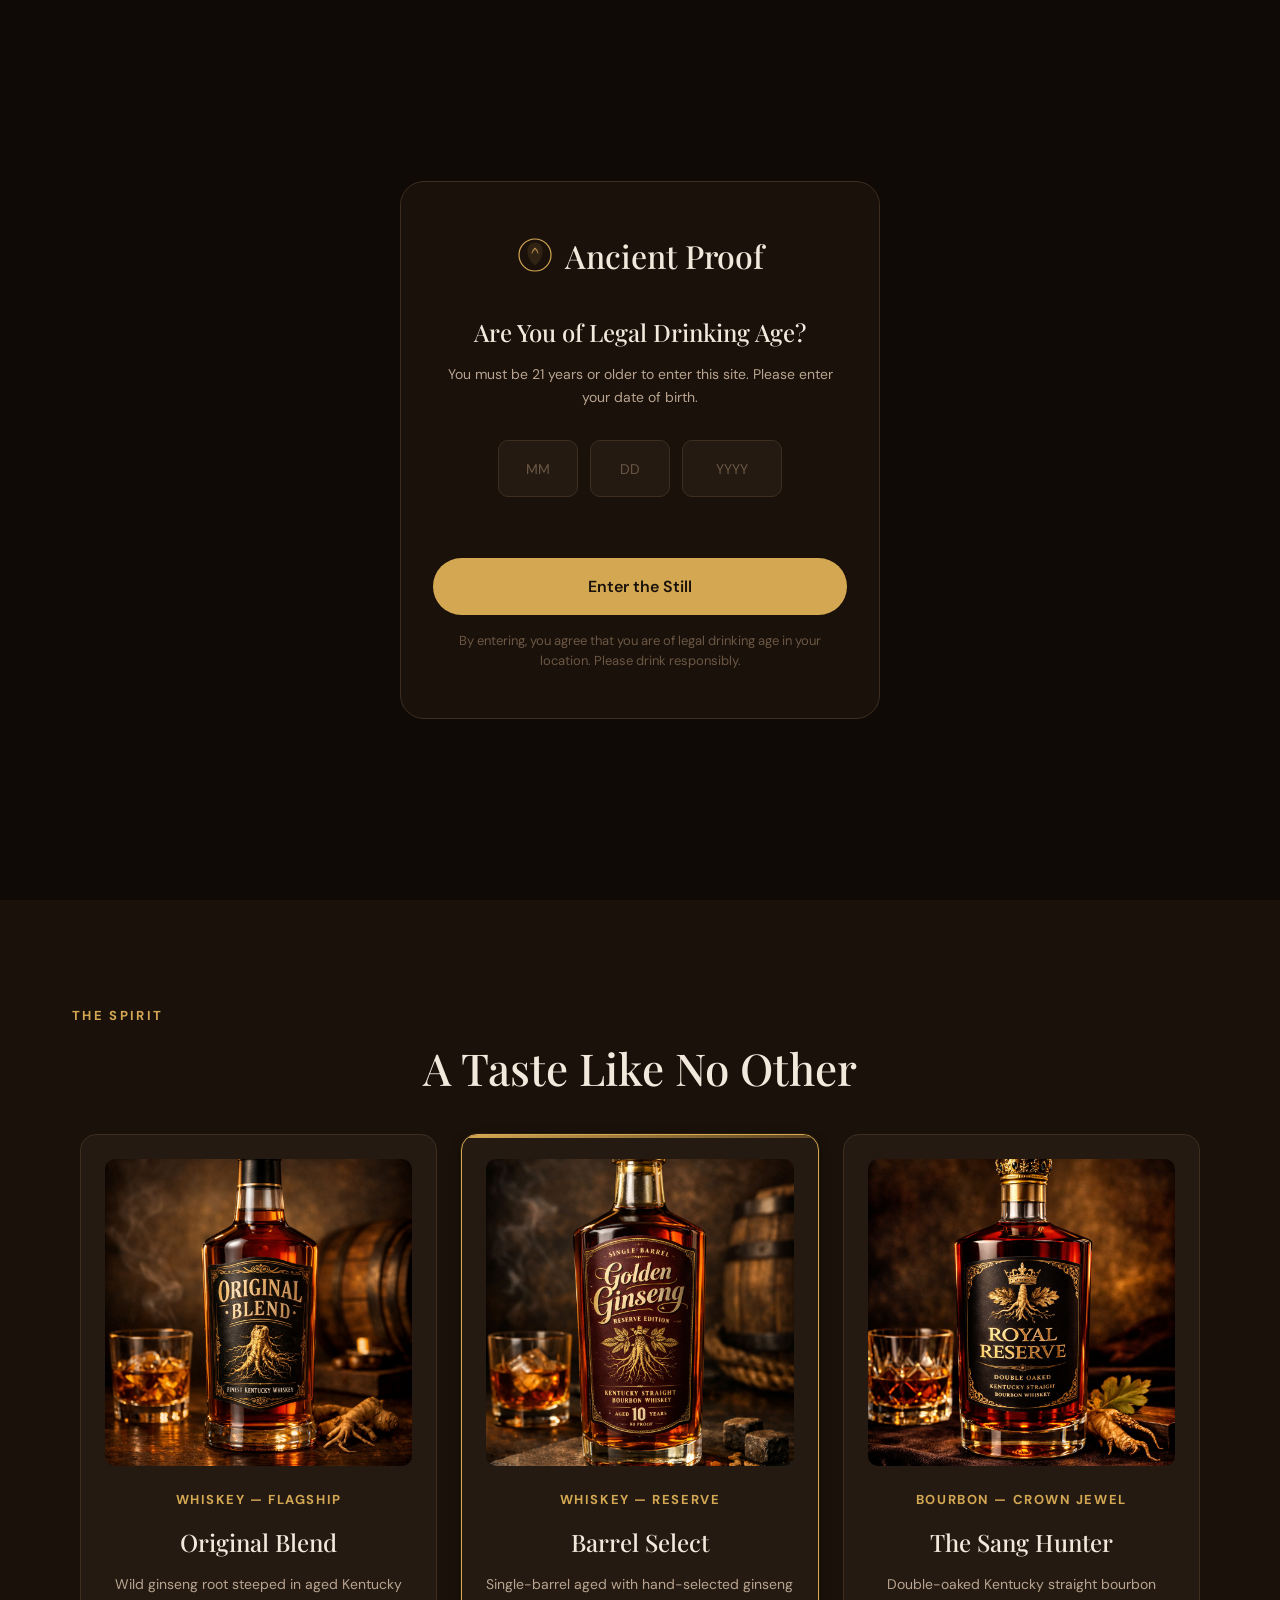
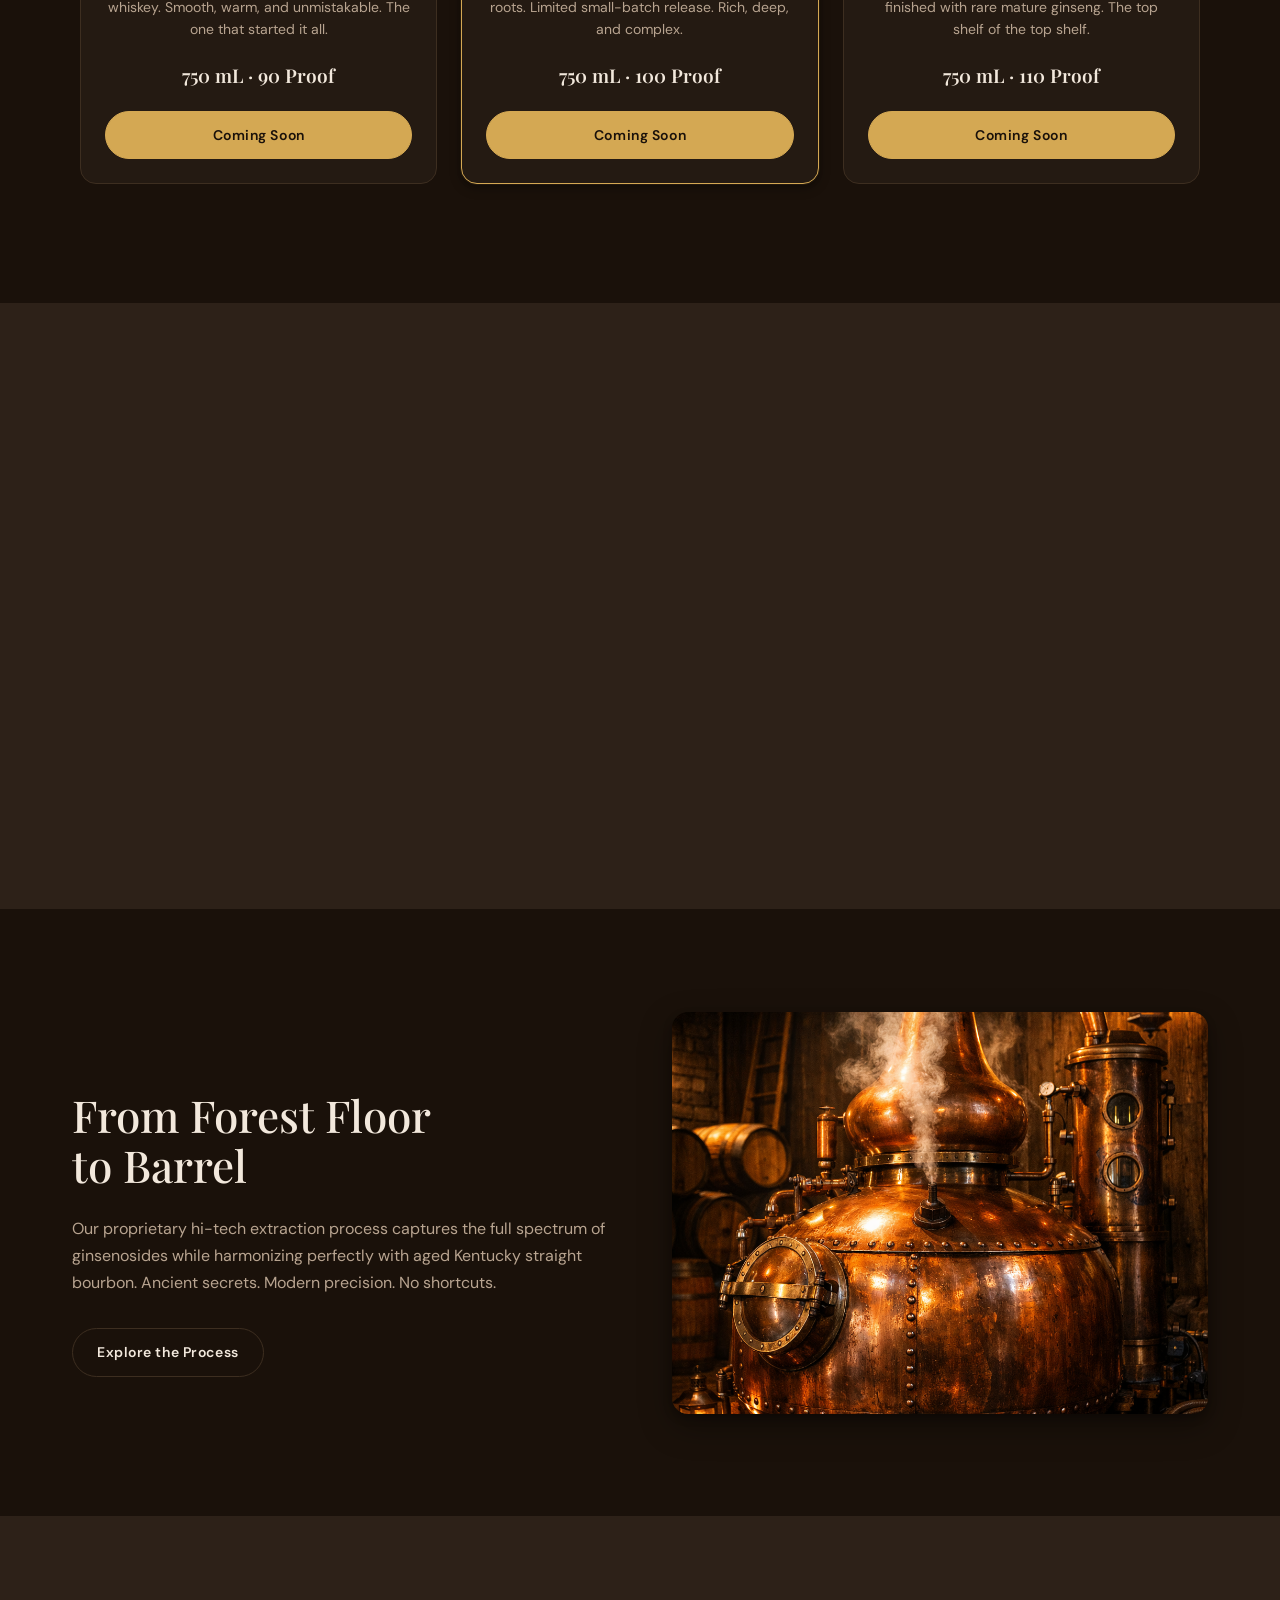
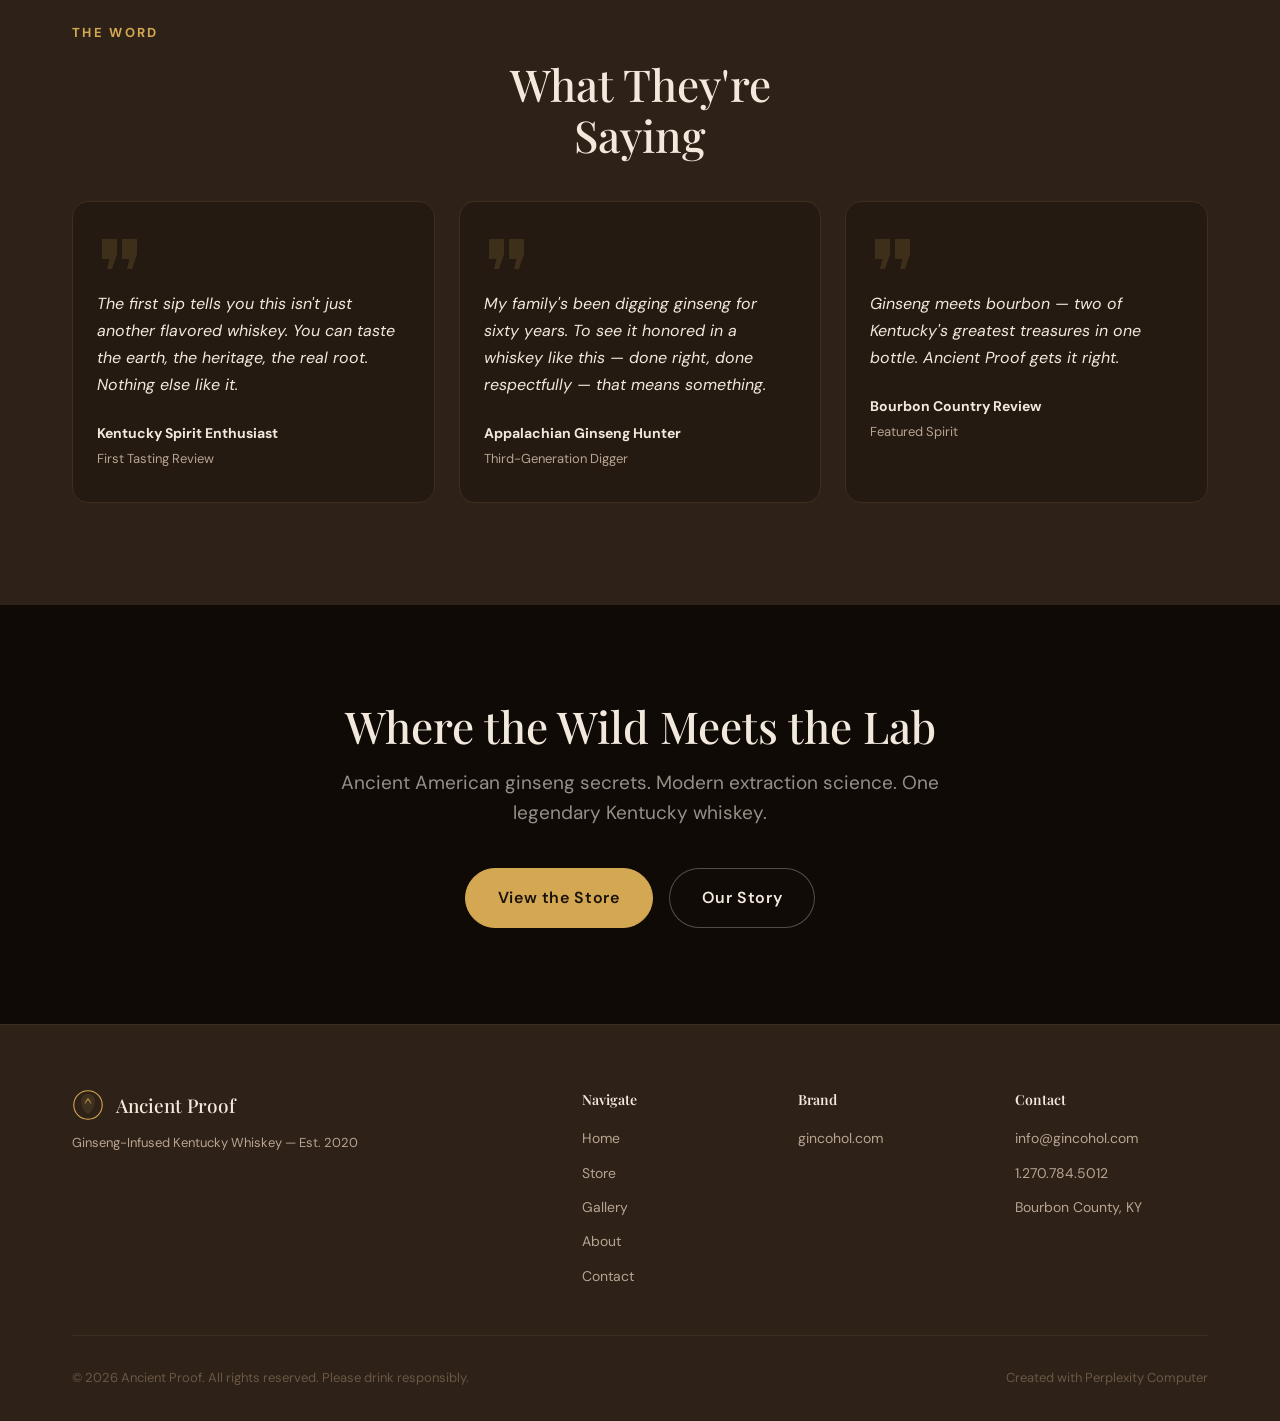
==== commit 92776910: "Fix home + about pages: replace all placeholder images and watermarked stock photos with fresh AI-ge" ====
--- a/index.html
+++ b/index.html
@@ -194,45 +194,39 @@
     <div class="featured-products__scroll">
       <div class="product-card reveal">
         <div class="product-card__image">
-          <img src="./assets/bottle-display.png" alt="Ancient Proof Original Blend bottle" loading="lazy">
-        </div>
-        <div class="product-card__badge">Flagship</div>
+          <img src="./assets/bottle-original-blend.png" alt="Ancient Proof Original Blend whiskey bottle" loading="lazy">
+        </div>
+        <div class="product-card__badge">Whiskey — Flagship</div>
         <h3 class="product-card__name">Original Blend</h3>
-        <p class="product-card__desc">Wild ginseng root steeped in aged Kentucky bourbon. Smooth, warm, and unmistakable.</p>
+        <p class="product-card__desc">Wild ginseng root steeped in aged Kentucky whiskey. Smooth, warm, and unmistakable. The one that started it all.</p>
         <div class="product-card__meta">
-          <span class="product-card__amount">700 mL</span>
+          <span class="product-card__amount">750 mL · 90 Proof</span>
         </div>
         <a href="store.html" class="btn btn--primary btn--full">Coming Soon</a>
       </div>
 
       <div class="product-card product-card--featured reveal">
         <div class="product-card__image">
-          <div class="product-card__image-placeholder">
-            <svg viewBox="0 0 24 24" fill="none" stroke="currentColor" stroke-width="1.5"><rect x="3" y="3" width="18" height="18" rx="2"/><circle cx="8.5" cy="8.5" r="1.5"/><path d="M21 15l-5-5L5 21"/></svg>
-            <span>Image Coming Soon</span>
-          </div>
-        </div>
-        <div class="product-card__badge">Reserve</div>
+          <img src="./assets/bottle-barrel-select.png" alt="Ancient Proof Barrel Select reserve whiskey bottle" loading="lazy">
+        </div>
+        <div class="product-card__badge">Whiskey — Reserve</div>
         <h3 class="product-card__name">Barrel Select</h3>
-        <p class="product-card__desc">Single-barrel aged with hand-selected ginseng roots. Limited small-batch release.</p>
+        <p class="product-card__desc">Single-barrel aged with hand-selected ginseng roots. Limited small-batch release. Rich, deep, and complex.</p>
         <div class="product-card__meta">
-          <span class="product-card__amount">750 mL</span>
+          <span class="product-card__amount">750 mL · 100 Proof</span>
         </div>
         <a href="store.html" class="btn btn--primary btn--full">Coming Soon</a>
       </div>
 
       <div class="product-card reveal">
         <div class="product-card__image">
-          <div class="product-card__image-placeholder">
-            <svg viewBox="0 0 24 24" fill="none" stroke="currentColor" stroke-width="1.5"><rect x="3" y="3" width="18" height="18" rx="2"/><circle cx="8.5" cy="8.5" r="1.5"/><path d="M21 15l-5-5L5 21"/></svg>
-            <span>Image Coming Soon</span>
-          </div>
-        </div>
-        <div class="product-card__badge">Gift Set</div>
-        <h3 class="product-card__name">The Hunter's Collection</h3>
-        <p class="product-card__desc">Original Blend with engraved ginseng root flask and tasting notes journal.</p>
+          <img src="./assets/bottle-sang-hunter.png" alt="Ancient Proof The Sang Hunter double-oaked bourbon bottle" loading="lazy">
+        </div>
+        <div class="product-card__badge">Bourbon — Crown Jewel</div>
+        <h3 class="product-card__name">The Sang Hunter</h3>
+        <p class="product-card__desc">Double-oaked Kentucky straight bourbon finished with rare mature ginseng. The top shelf of the top shelf.</p>
         <div class="product-card__meta">
-          <span class="product-card__amount">Limited Edition</span>
+          <span class="product-card__amount">750 mL · 110 Proof</span>
         </div>
         <a href="store.html" class="btn btn--primary btn--full">Coming Soon</a>
       </div>
@@ -262,7 +256,7 @@
   <div class="container">
     <div class="home-split home-split--reverse">
       <div class="home-split__image reveal">
-        <img src="./assets/gallery-copper-craft.jpg" alt="Handcrafted copper still for extraction" loading="lazy">
+        <img src="./assets/craft-copper-still.png" alt="Copper pot still in Kentucky distillery" loading="lazy">
       </div>
       <div class="home-split__text">
         <span class="section__tag reveal">The Craft</span>
--- a/style.css
+++ b/style.css
@@ -2335,3 +2335,201 @@
 .text-center {
   text-align: center;
 }
+
+/* ============================================
+   RECIPES GRID
+   ============================================ */
+.recipes-grid {
+  display: grid;
+  grid-template-columns: repeat(auto-fill, minmax(280px, 1fr));
+  gap: var(--space-6);
+}
+
+.recipe-card {
+  background: var(--color-surface);
+  border: 1px solid var(--color-border);
+  border-radius: var(--radius-lg);
+  overflow: hidden;
+  transition: transform 300ms var(--ease-out), box-shadow 300ms var(--ease-out);
+}
+
+.recipe-card:hover {
+  transform: translateY(-4px);
+  box-shadow: var(--shadow-lg);
+}
+
+.recipe-card__header {
+  padding: var(--space-5) var(--space-5) var(--space-3);
+  display: flex;
+  justify-content: space-between;
+  align-items: flex-start;
+  gap: var(--space-3);
+  border-bottom: 1px solid var(--color-border);
+}
+
+.recipe-card__name {
+  font-family: var(--font-display);
+  font-size: var(--text-lg);
+  color: var(--color-text);
+  line-height: 1.2;
+}
+
+.recipe-card__badge {
+  background: var(--color-primary);
+  color: #1A110A;
+  font-size: 0.65rem;
+  font-weight: 700;
+  text-transform: uppercase;
+  letter-spacing: 0.08em;
+  padding: var(--space-1) var(--space-2);
+  border-radius: var(--radius-full);
+  white-space: nowrap;
+  flex-shrink: 0;
+}
+
+.recipe-card__body {
+  padding: var(--space-5);
+}
+
+.recipe-card__ingredients {
+  list-style: none;
+  padding: 0;
+  margin: 0 0 var(--space-4);
+}
+
+.recipe-card__ingredients li {
+  padding: var(--space-1) 0;
+  font-size: var(--text-sm);
+  color: var(--color-text-muted);
+  border-bottom: 1px solid var(--color-border);
+}
+
+.recipe-card__ingredients li::before {
+  content: '\2022';
+  color: var(--color-primary);
+  margin-right: var(--space-2);
+  font-weight: 700;
+}
+
+.recipe-card__method {
+  font-size: var(--text-sm);
+  color: var(--color-text);
+  line-height: 1.6;
+  font-style: italic;
+}
+
+/* ============================================
+   EMAIL CAPTURE
+   ============================================ */
+.email-capture {
+  text-align: center;
+  margin-top: var(--space-10);
+  padding: var(--space-10) var(--space-6);
+  border: 1px solid var(--color-border);
+  border-radius: var(--radius-lg);
+  background: var(--color-surface);
+}
+
+.email-capture__title {
+  font-family: var(--font-display);
+  font-size: var(--text-xl);
+  margin-bottom: var(--space-2);
+}
+
+.email-capture__text {
+  color: var(--color-text-muted);
+  font-size: var(--text-sm);
+  margin-bottom: var(--space-6);
+}
+
+.email-capture__form {
+  display: flex;
+  gap: var(--space-3);
+  max-width: 480px;
+  margin: 0 auto;
+}
+
+.email-capture__input {
+  flex: 1;
+  padding: var(--space-3) var(--space-4);
+  background: var(--color-bg);
+  border: 1px solid var(--color-border);
+  border-radius: var(--radius-md);
+  font-size: var(--text-sm);
+  color: var(--color-text);
+  outline: none;
+  transition: border-color 200ms;
+}
+
+.email-capture__input:focus {
+  border-color: var(--color-primary);
+}
+
+.email-capture__input::placeholder {
+  color: var(--color-text-faint);
+}
+
+.email-capture__success {
+  color: var(--color-primary);
+  font-weight: 600;
+  margin-top: var(--space-4);
+}
+
+@media (max-width: 480px) {
+  .email-capture__form {
+    flex-direction: column;
+  }
+}
+
+
+/* ---- Digger's Flight Package ---- */
+.flight-package {
+  margin-top: var(--space-6);
+}
+
+.flight-package__card {
+  background: var(--card-bg);
+  border: 1px solid var(--border-color);
+  border-radius: var(--radius-lg);
+  overflow: hidden;
+  display: grid;
+  grid-template-columns: 1fr 1.5fr;
+  gap: 0;
+}
+
+.flight-package__image {
+  background: rgba(0,0,0,0.2);
+  display: flex;
+  align-items: center;
+  justify-content: center;
+  min-height: 300px;
+  border-right: 1px solid var(--border-color);
+}
+
+.flight-package__image svg {
+  opacity: 0.4;
+  color: var(--color-primary);
+}
+
+.flight-package__details {
+  padding: var(--space-6);
+  display: flex;
+  flex-direction: column;
+  justify-content: center;
+  text-align: center;
+}
+
+.flight-package__price {
+  margin-top: var(--space-4);
+}
+
+@media (max-width: 768px) {
+  .flight-package__card {
+    grid-template-columns: 1fr;
+  }
+  .flight-package__image {
+    min-height: 200px;
+    border-right: none;
+    border-bottom: 1px solid var(--border-color);
+  }
+}
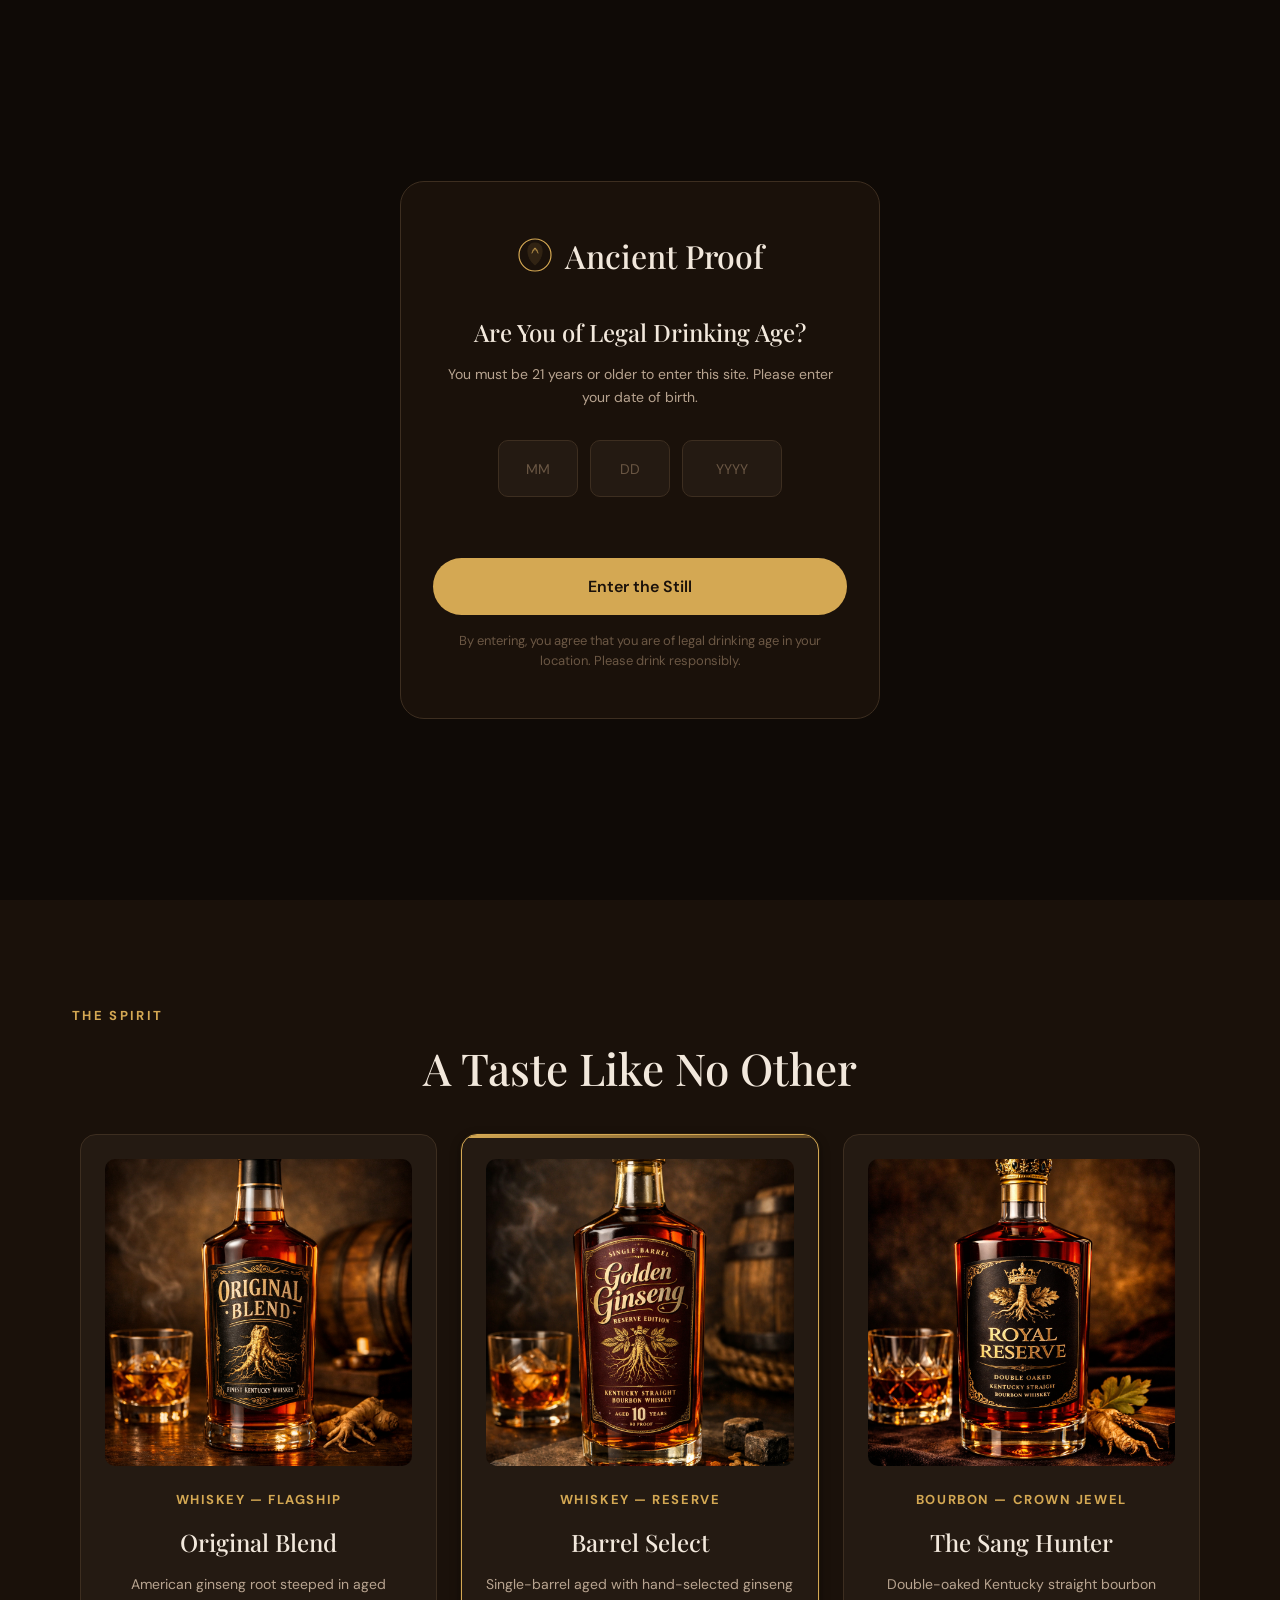
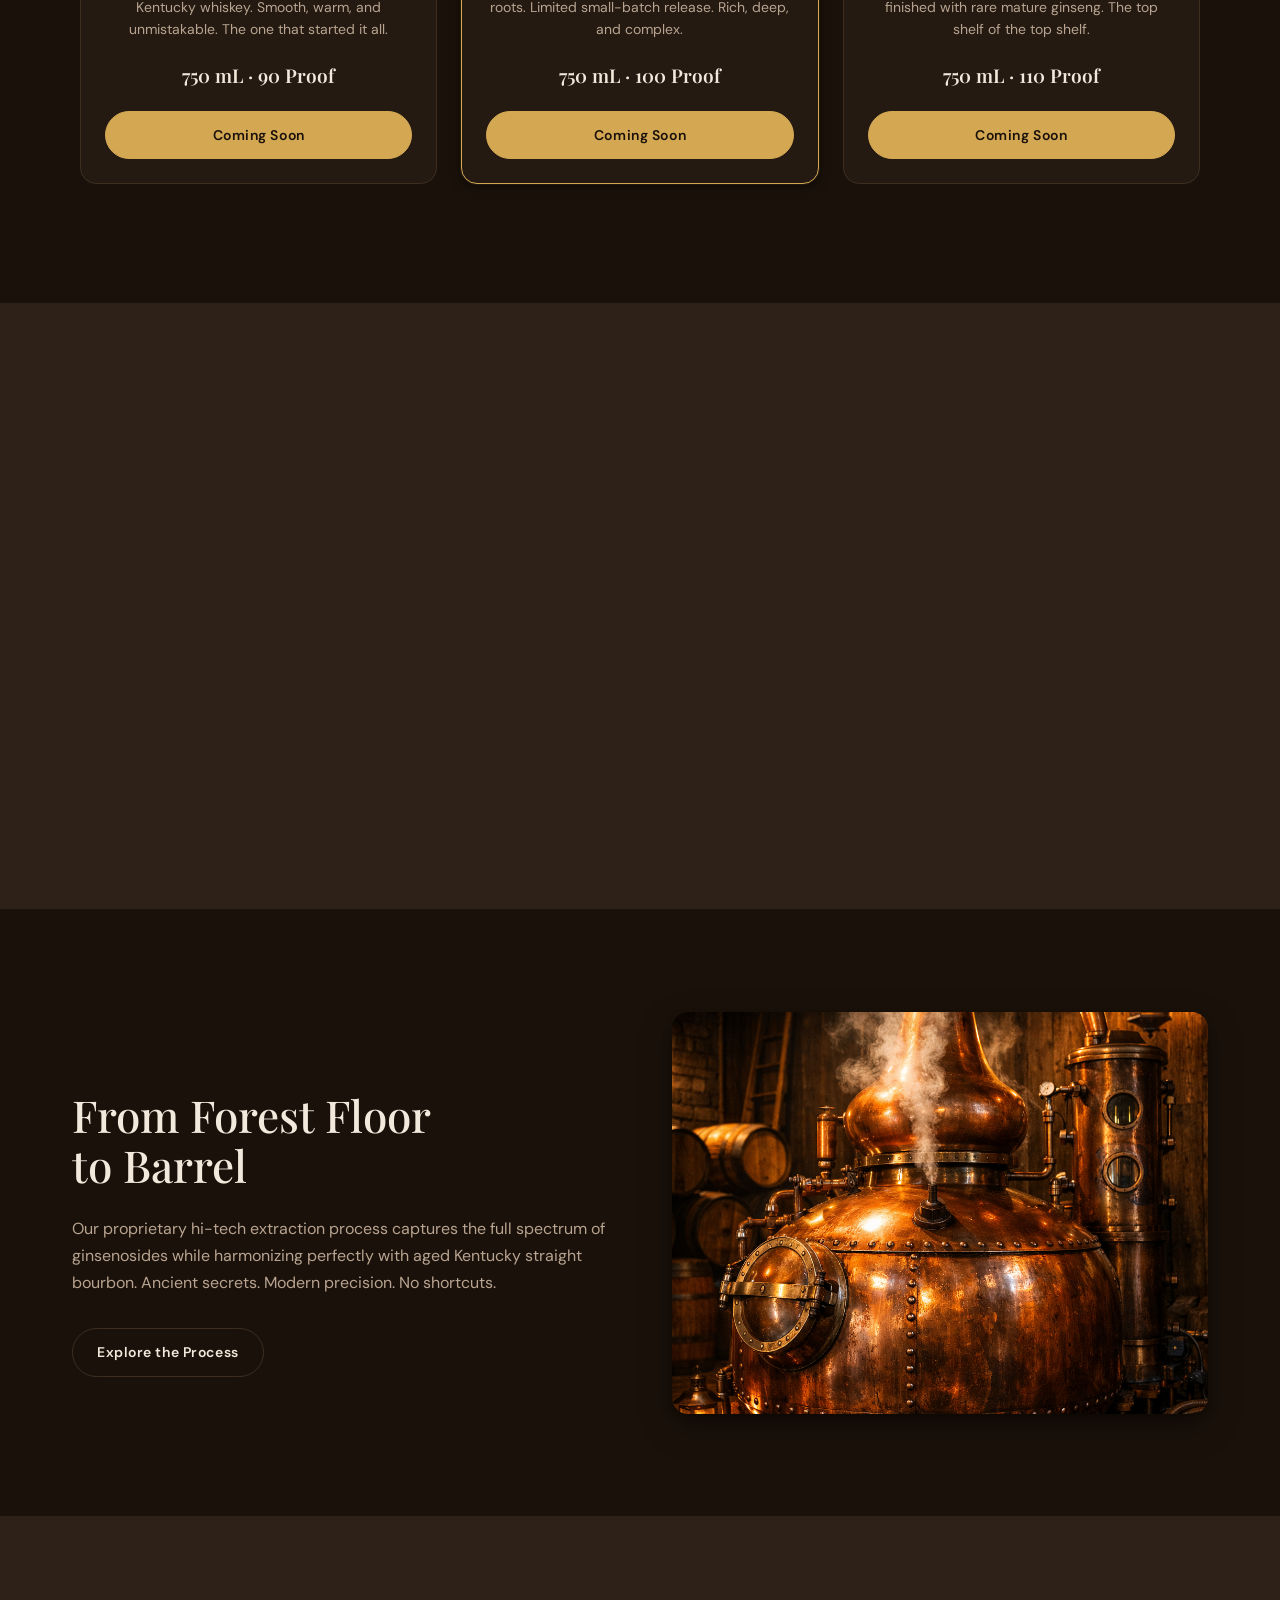
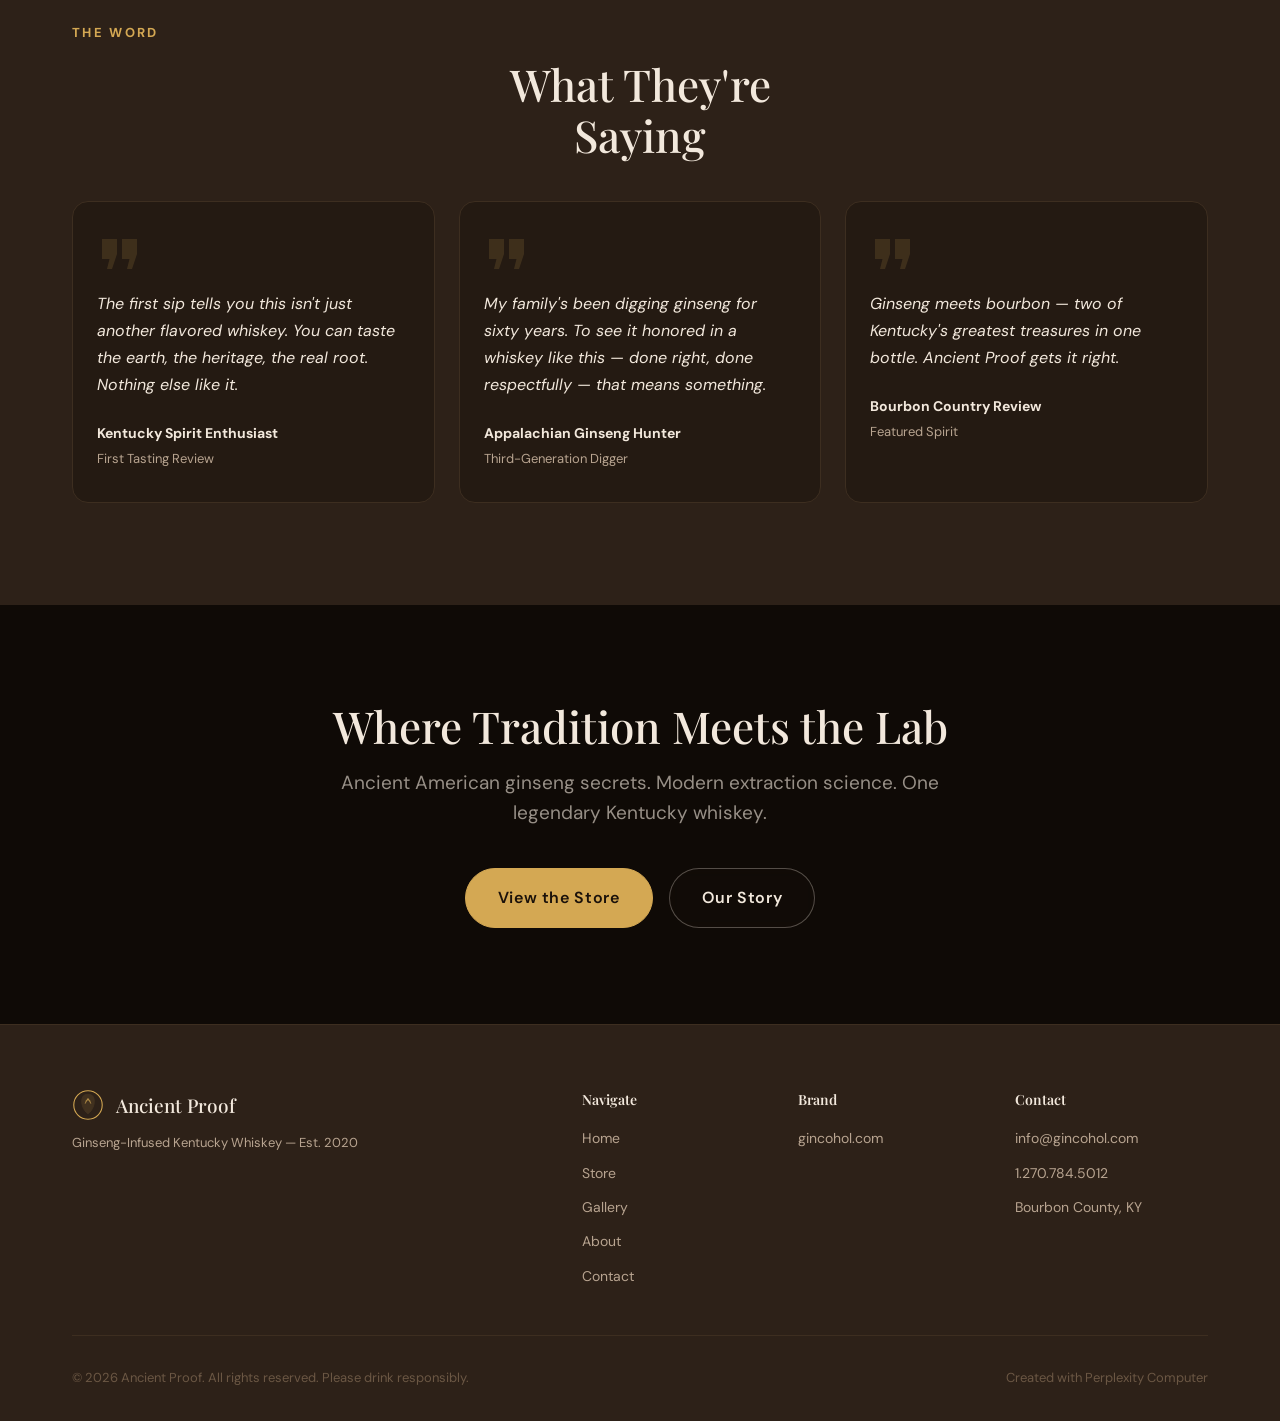
==== commit c56ca7c1: "Replace 'wild ginseng' with 'American ginseng' across all pages" ====
--- a/index.html
+++ b/index.html
@@ -198,7 +198,7 @@
         </div>
         <div class="product-card__badge">Whiskey — Flagship</div>
         <h3 class="product-card__name">Original Blend</h3>
-        <p class="product-card__desc">Wild ginseng root steeped in aged Kentucky whiskey. Smooth, warm, and unmistakable. The one that started it all.</p>
+        <p class="product-card__desc">American ginseng root steeped in aged Kentucky whiskey. Smooth, warm, and unmistakable. The one that started it all.</p>
         <div class="product-card__meta">
           <span class="product-card__amount">750 mL · 90 Proof</span>
         </div>
@@ -239,11 +239,11 @@
   <div class="container">
     <div class="home-split">
       <div class="home-split__image reveal">
-        <img src="./assets/gallery-ginseng-wild.jpg" alt="Wild American ginseng in natural habitat" loading="lazy">
+        <img src="./assets/gallery-ginseng-wild.jpg" alt="American ginseng in natural habitat" loading="lazy">
       </div>
       <div class="home-split__text">
         <span class="section__tag reveal">The Root</span>
-        <h2 class="section__title reveal">The Power of<br>Wild Ginseng</h2>
+        <h2 class="section__title reveal">The Power of<br>American Ginseng</h2>
         <p class="section__body reveal">For centuries, American ginseng hunters have walked the Appalachian hollers in a quiet ritual — reading the land, finding the prong, unearthing the root with bare hands and a mattock. Ancient Proof carries that tradition forward.</p>
         <a href="about.html" class="btn btn--ghost reveal">Learn More</a>
       </div>
@@ -314,7 +314,7 @@
 <!-- 6. CTA BANNER -->
 <section class="cta-banner" id="cta-banner">
   <div class="container">
-    <h2 class="cta-banner__title reveal">Where the Wild Meets the Lab</h2>
+    <h2 class="cta-banner__title reveal">Where Tradition Meets the Lab</h2>
     <p class="cta-banner__subtitle reveal">Ancient American ginseng secrets. Modern extraction science. One legendary Kentucky whiskey.</p>
     <div class="cta-banner__actions reveal">
       <a href="store.html" class="btn btn--primary btn--lg">View the Store</a>
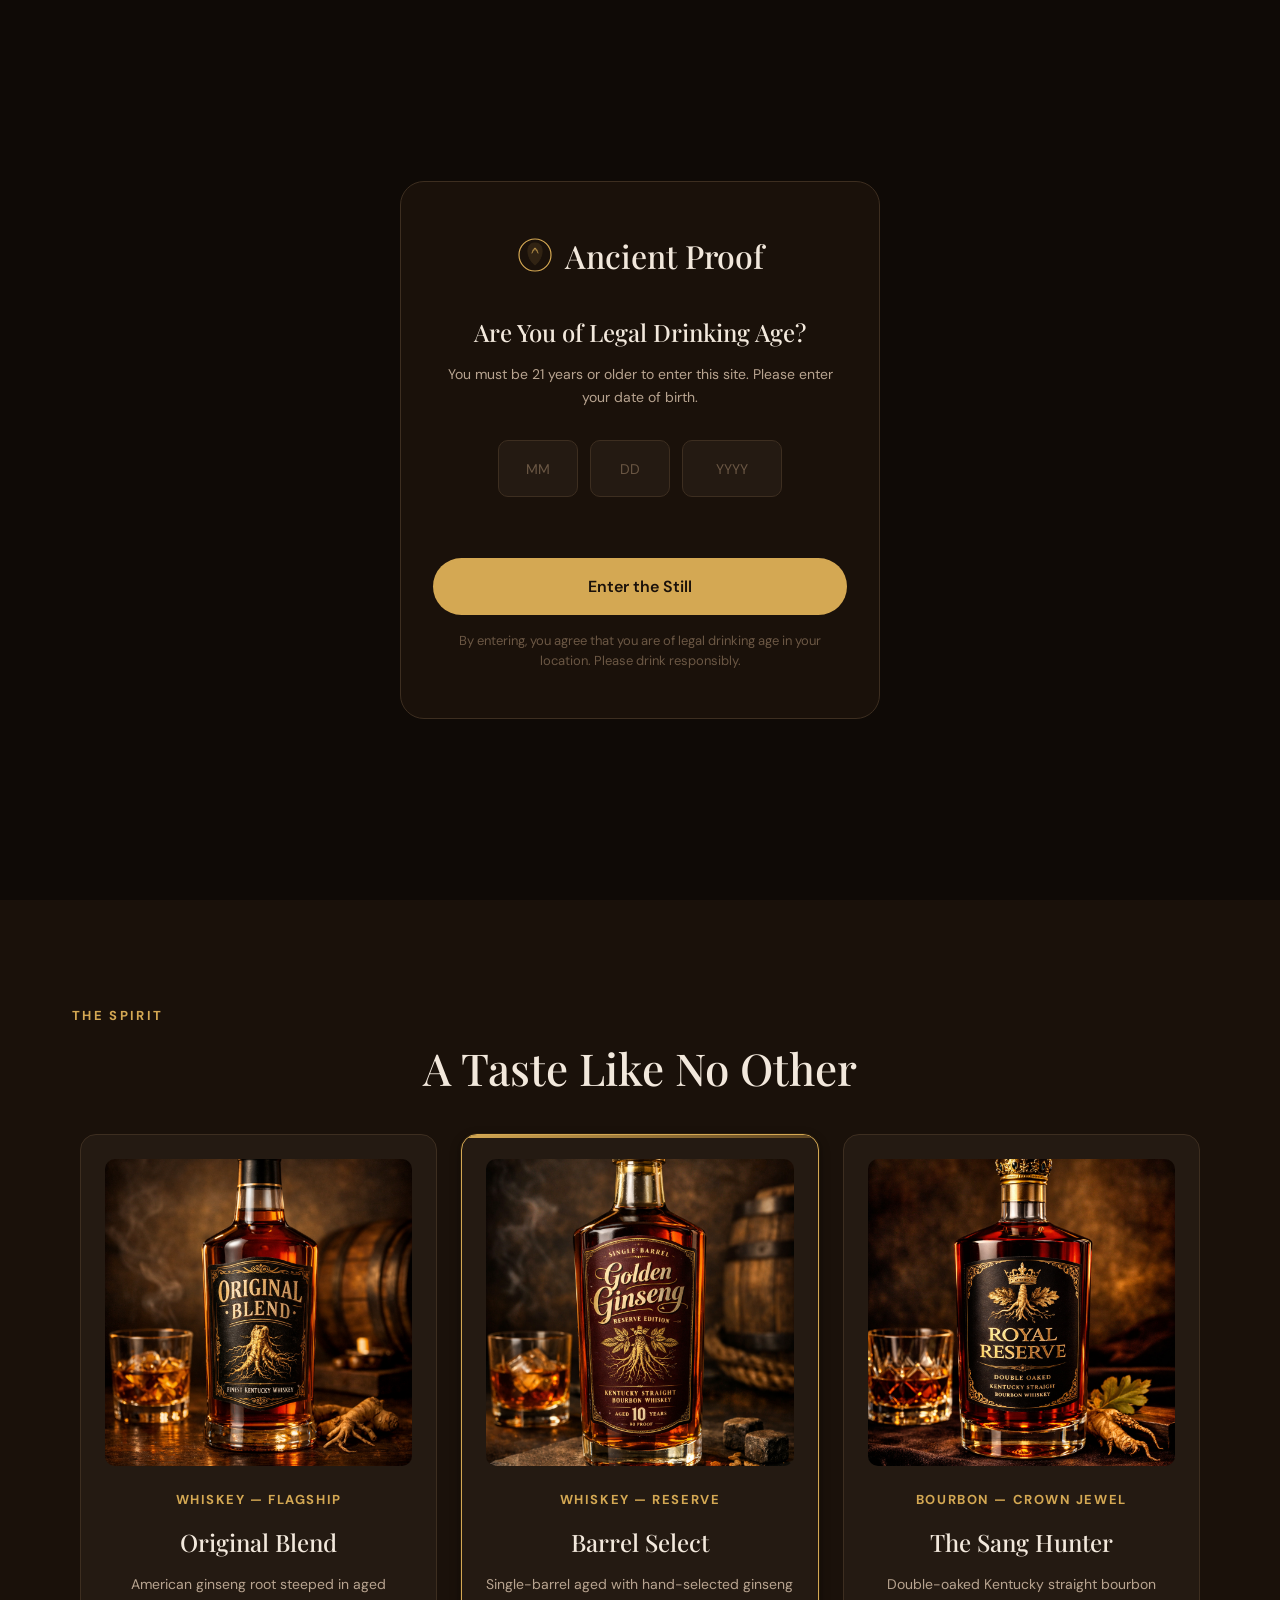
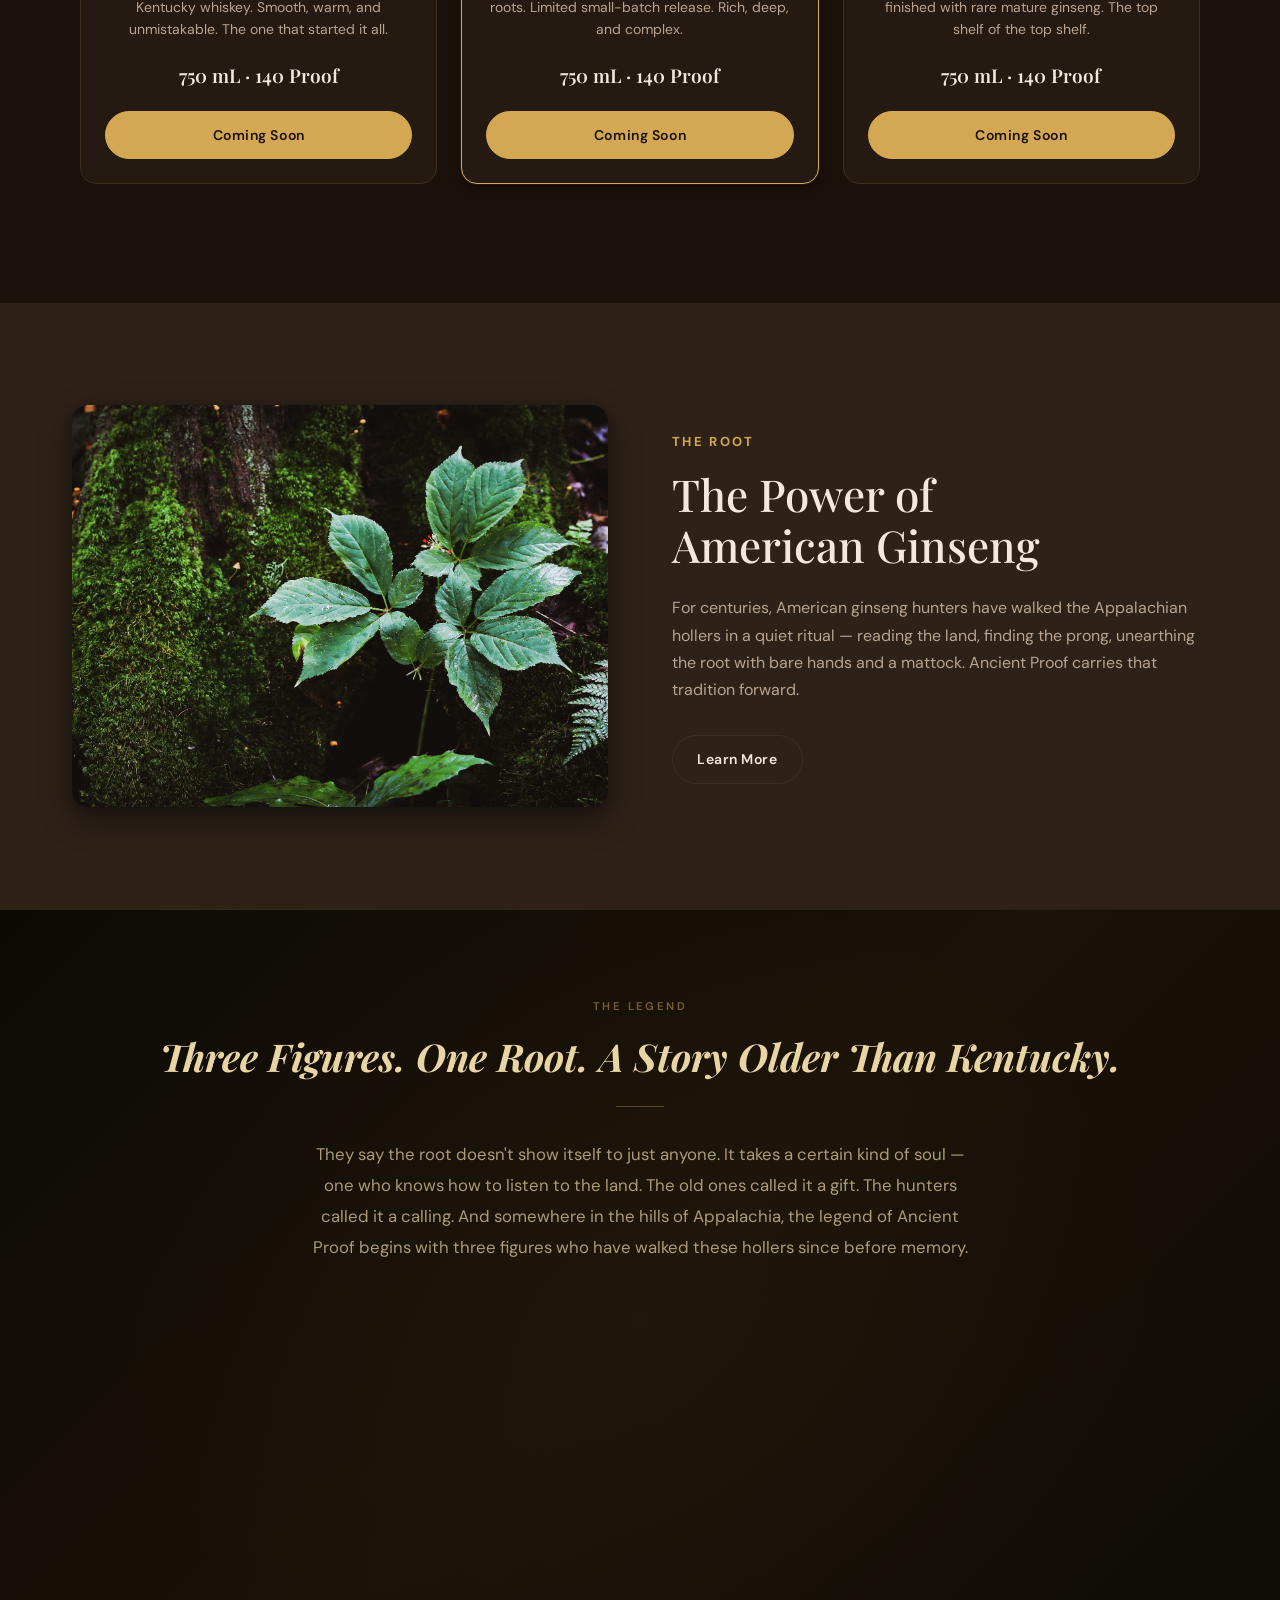
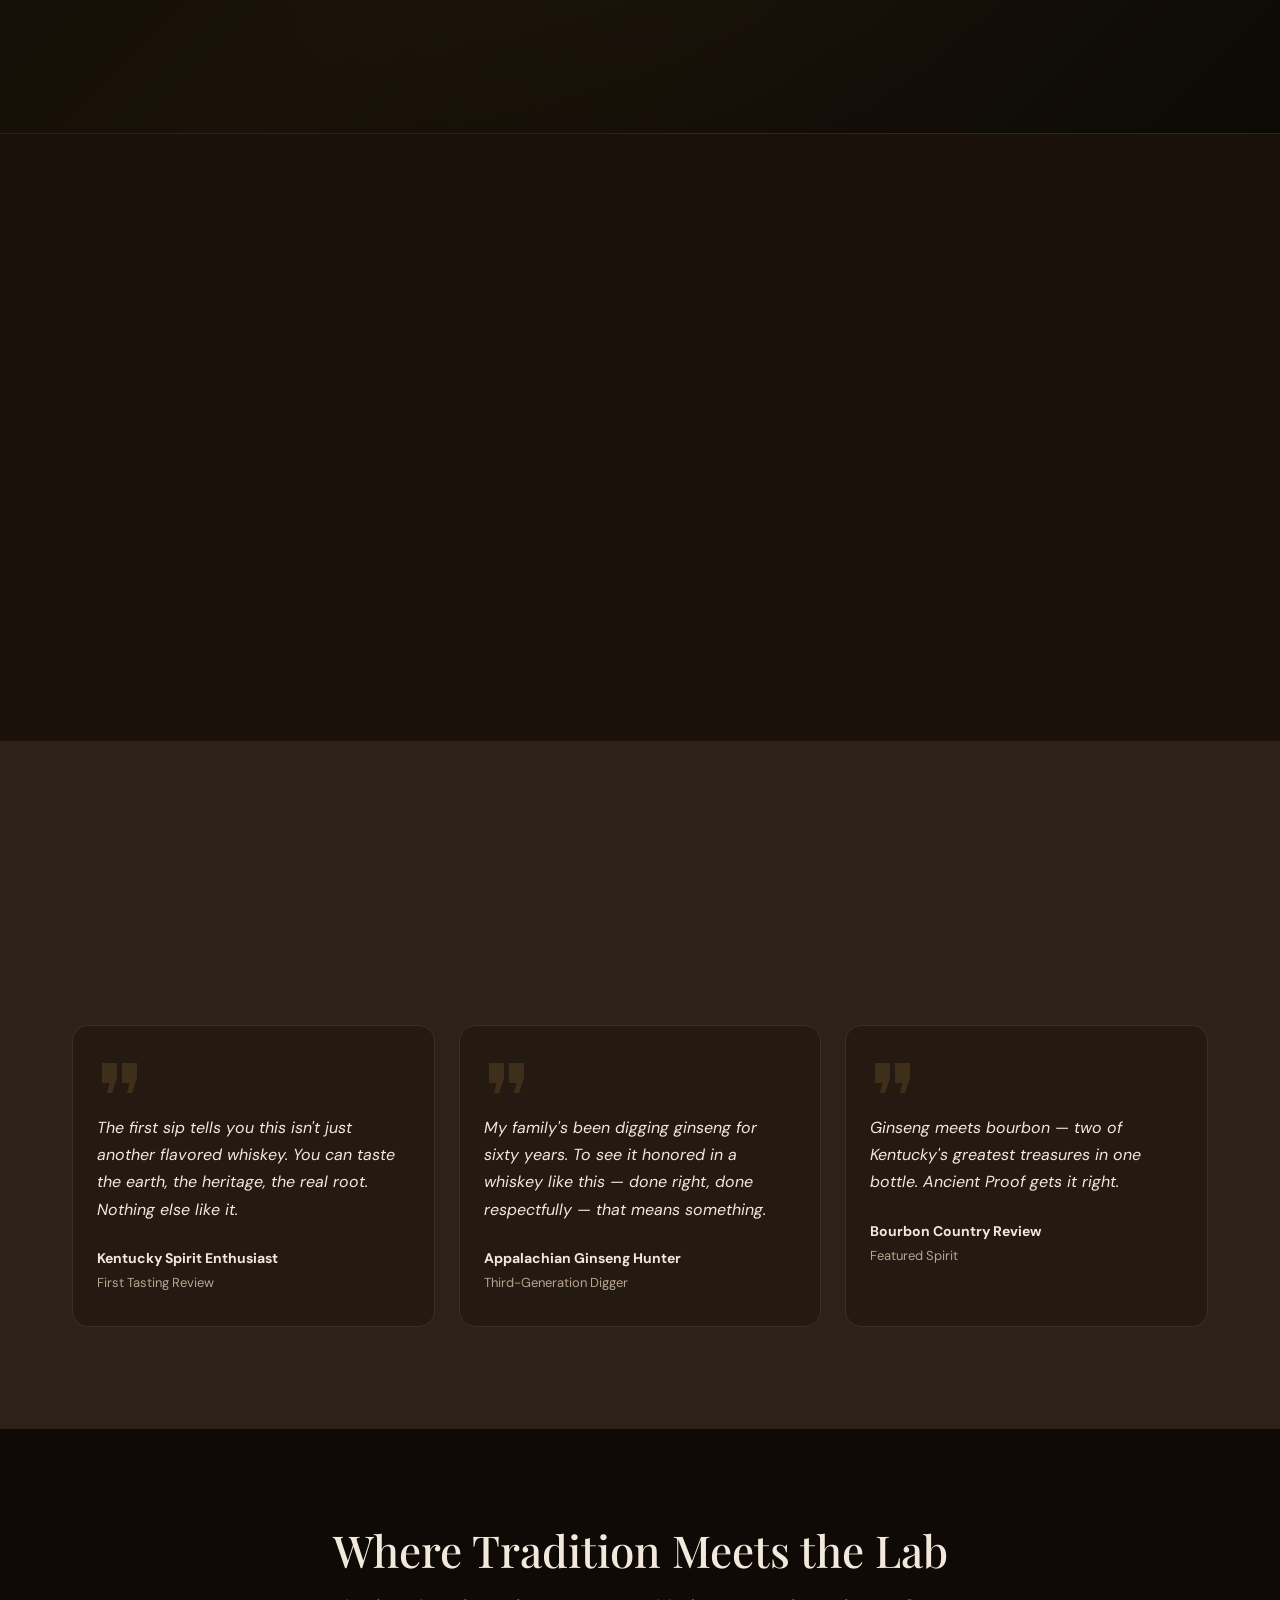
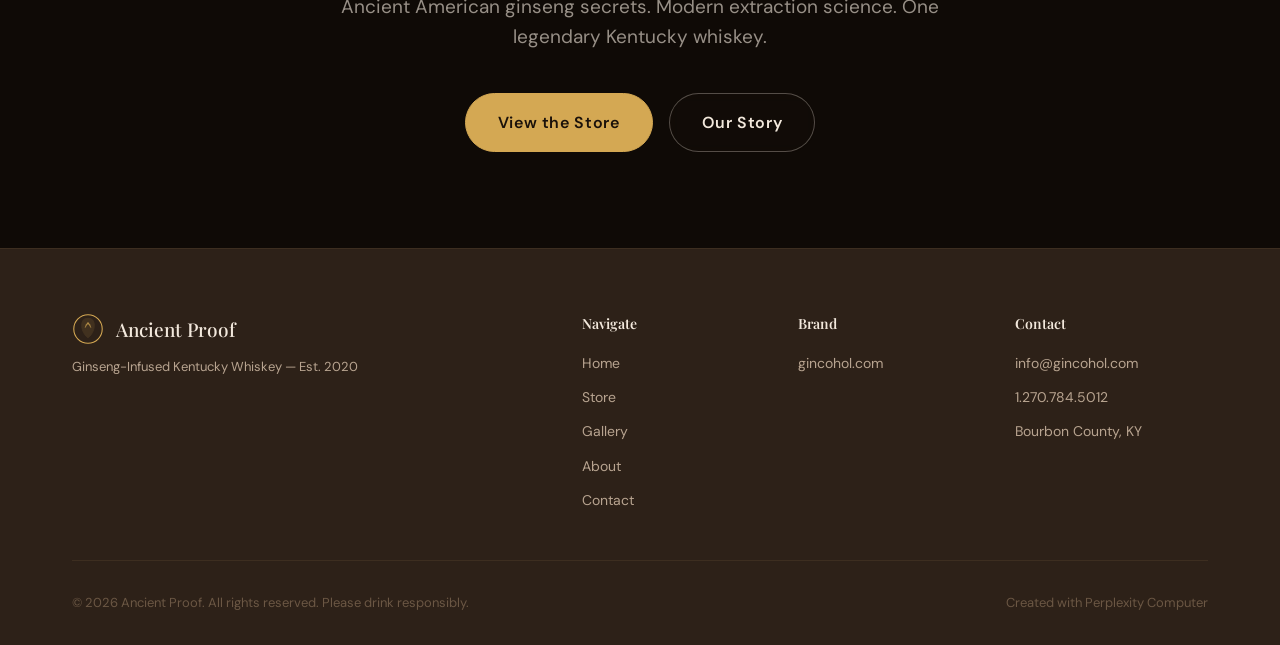
==== commit 312606a5: "Add character lore — Travis, the Fox, and the Ginseng King — across index and about pages" ====
--- a/index.html
+++ b/index.html
@@ -11,39 +11,24 @@
         Created with Perplexity Computer
         https://www.perplexity.ai/computer
 -->
-
-<!-- Perplexity Computer Attribution — SEO Meta Tags -->
 <meta name="generator" content="Perplexity Computer">
 <meta name="author" content="Perplexity Computer">
 <meta property="og:see_also" content="https://www.perplexity.ai/computer">
 <link rel="author" href="https://www.perplexity.ai/computer">
-
 <meta charset="UTF-8">
 <meta name="viewport" content="width=device-width, initial-scale=1.0">
 <title>Ancient Proof — Ginseng Infused Kentucky Whiskey</title>
 <meta name="description" content="Ancient Proof — Ancient American ginseng hunting secrets meet modern extraction science. Premium ginseng-infused Kentucky whiskey. American harvested. Est. 2020.">
-
-<!-- Open Graph -->
 <meta property="og:title" content="Ancient Proof — Ginseng Infused Kentucky Whiskey">
 <meta property="og:description" content="Ancient American ginseng secrets meet modern extraction technology. Premium ginseng-infused Kentucky whiskey.">
 <meta property="og:image" content="./assets/hero-distillery.png">
 <meta property="og:type" content="website">
-
-<!-- Favicon -->
 <link rel="icon" href="./assets/favicon.svg" type="image/svg+xml">
-
-<!-- Fonts -->
 <link rel="preconnect" href="https://fonts.googleapis.com">
 <link rel="preconnect" href="https://fonts.gstatic.com" crossorigin>
 <link href="https://fonts.googleapis.com/css2?family=Playfair+Display:ital,wght@0,400;0,500;0,600;0,700;1,400;1,500&family=DM+Sans:wght@300;400;500;600;700&display=swap" rel="stylesheet">
-
-<!-- Preload Hero -->
 <link rel="preload" as="image" href="./assets/hero-distillery.png">
-
-<!-- Styles -->
 <link rel="stylesheet" href="./style.css">
-
-<!-- JSON-LD -->
 <script type="application/ld+json">
 {
   "@context": "https://schema.org",
@@ -66,6 +51,98 @@
   }
 }
 </script>
+<style>
+.lore-strip {
+  background: linear-gradient(135deg, #0d0a06 0%, #1a1208 50%, #0d0a06 100%);
+  border-top: 1px solid rgba(197,160,80,0.15);
+  border-bottom: 1px solid rgba(197,160,80,0.15);
+  padding: clamp(3rem,7vw,5.5rem) 0;
+  overflow: hidden;
+  position: relative;
+}
+.lore-strip::before {
+  content: '';
+  position: absolute;
+  inset: 0;
+  background: radial-gradient(ellipse 60% 80% at 50% 50%, rgba(197,160,80,0.04) 0%, transparent 70%);
+  pointer-events: none;
+}
+.lore-strip .container { position: relative; z-index: 1; }
+.lore-strip__eyebrow {
+  display: block;
+  text-align: center;
+  font-family: 'DM Sans', sans-serif;
+  font-size: 0.7rem;
+  font-weight: 600;
+  letter-spacing: 0.22em;
+  text-transform: uppercase;
+  color: rgba(197,160,80,0.55);
+  margin-bottom: 1rem;
+}
+.lore-strip__title {
+  font-family: 'Playfair Display', serif;
+  font-size: clamp(1.6rem,3.5vw,2.4rem);
+  font-style: italic;
+  color: #e8d5a3;
+  text-align: center;
+  margin-bottom: 1.5rem;
+  line-height: 1.3;
+}
+.lore-strip__divider {
+  width: 48px;
+  height: 1px;
+  background: rgba(197,160,80,0.4);
+  margin: 0 auto 2rem;
+}
+.lore-strip__body {
+  font-family: 'DM Sans', sans-serif;
+  font-size: clamp(0.95rem,1.5vw,1.05rem);
+  color: rgba(232,213,163,0.7);
+  text-align: center;
+  max-width: 680px;
+  margin: 0 auto 3rem;
+  line-height: 1.85;
+}
+.lore-characters {
+  display: grid;
+  grid-template-columns: repeat(3, 1fr);
+  gap: 2rem;
+  max-width: 860px;
+  margin: 0 auto;
+}
+@media (max-width: 640px) {
+  .lore-characters { grid-template-columns: 1fr; gap: 1.5rem; }
+}
+.lore-char {
+  text-align: center;
+  padding: 1.75rem 1.5rem;
+  border: 1px solid rgba(197,160,80,0.12);
+  border-radius: 4px;
+  background: rgba(255,255,255,0.02);
+  transition: border-color 0.3s ease;
+}
+.lore-char:hover { border-color: rgba(197,160,80,0.3); }
+.lore-char__icon {
+  font-size: 2rem;
+  display: block;
+  margin-bottom: 0.75rem;
+  opacity: 0.85;
+}
+.lore-char__name {
+  font-family: 'Playfair Display', serif;
+  font-size: 1rem;
+  font-style: italic;
+  color: #c5a050;
+  display: block;
+  margin-bottom: 0.5rem;
+}
+.lore-char__desc {
+  font-family: 'DM Sans', sans-serif;
+  font-size: 0.82rem;
+  color: rgba(232,213,163,0.55);
+  line-height: 1.7;
+}
+</style>
 </head>
 <body>
 
@@ -96,7 +173,6 @@
   </div>
 </div>
 
-<!-- Skip Link -->
 <a href="#main" class="skip-link">Skip to content</a>
 
 <!-- HEADER -->
@@ -113,7 +189,6 @@
       </svg>
       <span>Ancient Proof</span>
     </a>
-
     <nav class="header__nav" id="nav" aria-label="Main navigation">
       <ul class="header__nav-list">
         <li><a href="index.html" class="header__nav-link active">Home</a></li>
@@ -123,19 +198,12 @@
         <li><a href="contact.html" class="header__nav-link">Contact</a></li>
       </ul>
     </nav>
-
     <div class="header__actions">
       <button class="theme-toggle" id="themeToggle" aria-label="Toggle dark mode" type="button">
-        <svg class="theme-toggle__sun" viewBox="0 0 24 24" width="20" height="20" fill="none" stroke="currentColor" stroke-width="1.8" stroke-linecap="round" stroke-linejoin="round">
-          <circle cx="12" cy="12" r="5"/><path d="M12 1v2M12 21v2M4.22 4.22l1.42 1.42M18.36 18.36l1.42 1.42M1 12h2M21 12h2M4.22 19.78l1.42-1.42M18.36 5.64l1.42-1.42"/>
-        </svg>
-        <svg class="theme-toggle__moon" viewBox="0 0 24 24" width="20" height="20" fill="none" stroke="currentColor" stroke-width="1.8" stroke-linecap="round" stroke-linejoin="round">
-          <path d="M21 12.79A9 9 0 1 1 11.21 3 7 7 0 0 0 21 12.79z"/>
-        </svg>
+        <svg class="theme-toggle__sun" viewBox="0 0 24 24" width="20" height="20" fill="none" stroke="currentColor" stroke-width="1.8" stroke-linecap="round" stroke-linejoin="round"><circle cx="12" cy="12" r="5"/><path d="M12 1v2M12 21v2M4.22 4.22l1.42 1.42M18.36 18.36l1.42 1.42M1 12h2M21 12h2M4.22 19.78l1.42-1.42M18.36 5.64l1.42-1.42"/></svg>
+        <svg class="theme-toggle__moon" viewBox="0 0 24 24" width="20" height="20" fill="none" stroke="currentColor" stroke-width="1.8" stroke-linecap="round" stroke-linejoin="round"><path d="M21 12.79A9 9 0 1 1 11.21 3 7 7 0 0 0 21 12.79z"/></svg>
       </button>
-
       <a href="contact.html" class="btn btn--sm btn--primary header__cta">Inquire</a>
-
       <button class="hamburger" id="hamburger" aria-label="Toggle menu" aria-expanded="false" type="button">
         <span class="hamburger__line"></span>
         <span class="hamburger__line"></span>
@@ -145,7 +213,6 @@
   </div>
 </header>
 
-<!-- MAIN -->
 <main id="main">
 
 <!-- 1. HERO -->
@@ -160,8 +227,8 @@
     <p class="hero__subtitle reveal">Centuries of Kentucky ginseng hunting tradition meet modern extraction science. Born in bourbon country. Perfected in the still. Proven in the barrel.</p>
     <div class="hero__stats reveal">
       <div class="hero__stat">
-        <span class="hero__stat-value">80 Proof</span>
-        <span class="hero__stat-label">40% ALC/VOL</span>
+        <span class="hero__stat-value">140 Proof</span>
+        <span class="hero__stat-label">70% ALC/VOL</span>
       </div>
       <div class="hero__stat-divider"></div>
       <div class="hero__stat">
@@ -190,7 +257,6 @@
   <div class="container">
     <span class="section__tag reveal">The Spirit</span>
     <h2 class="section__title reveal" style="text-align: center;">A Taste Like No Other</h2>
-
     <div class="featured-products__scroll">
       <div class="product-card reveal">
         <div class="product-card__image">
@@ -200,11 +266,10 @@
         <h3 class="product-card__name">Original Blend</h3>
         <p class="product-card__desc">American ginseng root steeped in aged Kentucky whiskey. Smooth, warm, and unmistakable. The one that started it all.</p>
         <div class="product-card__meta">
-          <span class="product-card__amount">750 mL · 90 Proof</span>
+          <span class="product-card__amount">750 mL · 140 Proof</span>
         </div>
         <a href="store.html" class="btn btn--primary btn--full">Coming Soon</a>
       </div>
-
       <div class="product-card product-card--featured reveal">
         <div class="product-card__image">
           <img src="./assets/bottle-barrel-select.png" alt="Ancient Proof Barrel Select reserve whiskey bottle" loading="lazy">
@@ -213,11 +278,10 @@
         <h3 class="product-card__name">Barrel Select</h3>
         <p class="product-card__desc">Single-barrel aged with hand-selected ginseng roots. Limited small-batch release. Rich, deep, and complex.</p>
         <div class="product-card__meta">
-          <span class="product-card__amount">750 mL · 100 Proof</span>
+          <span class="product-card__amount">750 mL · 140 Proof</span>
         </div>
         <a href="store.html" class="btn btn--primary btn--full">Coming Soon</a>
       </div>
-
       <div class="product-card reveal">
         <div class="product-card__image">
           <img src="./assets/bottle-sang-hunter.png" alt="Ancient Proof The Sang Hunter double-oaked bourbon bottle" loading="lazy">
@@ -226,7 +290,7 @@
         <h3 class="product-card__name">The Sang Hunter</h3>
         <p class="product-card__desc">Double-oaked Kentucky straight bourbon finished with rare mature ginseng. The top shelf of the top shelf.</p>
         <div class="product-card__meta">
-          <span class="product-card__amount">750 mL · 110 Proof</span>
+          <span class="product-card__amount">750 mL · 140 Proof</span>
         </div>
         <a href="store.html" class="btn btn--primary btn--full">Coming Soon</a>
       </div>
@@ -234,7 +298,7 @@
   </div>
 </section>
 
-<!-- 3. THE ROOT (Brief) -->
+<!-- 3. THE ROOT -->
 <section class="section section--alt" id="the-root">
   <div class="container">
     <div class="home-split">
@@ -251,7 +315,34 @@
   </div>
 </section>
 
-<!-- 4. THE CRAFT (Brief) -->
+<!-- 4. THE LEGEND LORE STRIP -->
+<section class="lore-strip" id="the-legend">
+  <div class="container">
+    <span class="lore-strip__eyebrow">The Legend</span>
+    <h2 class="lore-strip__title">Three Figures. One Root. A Story Older Than Kentucky.</h2>
+    <div class="lore-strip__divider"></div>
+    <p class="lore-strip__body">They say the root doesn't show itself to just anyone. It takes a certain kind of soul — one who knows how to listen to the land. The old ones called it a gift. The hunters called it a calling. And somewhere in the hills of Appalachia, the legend of Ancient Proof begins with three figures who have walked these hollers since before memory.</p>
+    <div class="lore-characters">
+      <div class="lore-char reveal">
+        <span class="lore-char__icon">&#x1F9D9;</span>
+        <span class="lore-char__name">Travis — The Old Root Wizard</span>
+        <p class="lore-char__desc">He's been digging longer than anyone can remember. Walks with a mattock like an extension of his arm. Knows every hollow, every slope, every place where the root sleeps. They say he found the oldest ginseng in America — a root that predates the country itself.</p>
+      </div>
+      <div class="lore-char reveal">
+        <span class="lore-char__icon">&#x1F98A;</span>
+        <span class="lore-char__name">The Fox</span>
+        <p class="lore-char__desc">The fox appears where the root grows strongest. Old Appalachian hunters took her as a sign — follow the fox, find the sang. She's the land's own messenger, leading the worthy deeper into the hills. She doesn't speak. She doesn't need to.</p>
+      </div>
+      <div class="lore-char reveal">
+        <span class="lore-char__icon">&#x1F451;</span>
+        <span class="lore-char__name">The Ginseng King</span>
+        <p class="lore-char__desc">In Korean and Chinese legend, the spirit of the oldest root walks as a king — ancient, wise, and impossible to fool. When a root grows for two hundred and fifty years, they say the King himself guards it. Ancient Proof carries his crown in every bottle.</p>
+      </div>
+    </div>
+  </div>
+</section>
+
+<!-- 5. THE CRAFT -->
 <section class="section" id="the-craft">
   <div class="container">
     <div class="home-split home-split--reverse">
@@ -268,39 +359,30 @@
   </div>
 </section>
 
-<!-- 5. TESTIMONIALS -->
+<!-- 6. TESTIMONIALS -->
 <section class="section section--alt endorsements" id="endorsements">
   <div class="container">
     <span class="section__tag reveal">The Word</span>
     <h2 class="section__title reveal">What They're<br>Saying</h2>
-
     <div class="endorsements__grid">
       <blockquote class="endorsement-card reveal">
-        <div class="endorsement-card__icon">
-          <svg viewBox="0 0 32 32" fill="currentColor" opacity="0.15"><path d="M4 20h6l-2 8h4l4-12V4H4v16zm16 0h6l-2 8h4l4-12V4H20v16z"/></svg>
-        </div>
+        <div class="endorsement-card__icon"><svg viewBox="0 0 32 32" fill="currentColor" opacity="0.15"><path d="M4 20h6l-2 8h4l4-12V4H4v16zm16 0h6l-2 8h4l4-12V4H20v16z"/></svg></div>
         <p class="endorsement-card__text">The first sip tells you this isn't just another flavored whiskey. You can taste the earth, the heritage, the real root. Nothing else like it.</p>
         <footer class="endorsement-card__author">
           <strong>Kentucky Spirit Enthusiast</strong>
           <span>First Tasting Review</span>
         </footer>
       </blockquote>
-
       <blockquote class="endorsement-card reveal">
-        <div class="endorsement-card__icon">
-          <svg viewBox="0 0 32 32" fill="currentColor" opacity="0.15"><path d="M4 20h6l-2 8h4l4-12V4H4v16zm16 0h6l-2 8h4l4-12V4H20v16z"/></svg>
-        </div>
+        <div class="endorsement-card__icon"><svg viewBox="0 0 32 32" fill="currentColor" opacity="0.15"><path d="M4 20h6l-2 8h4l4-12V4H4v16zm16 0h6l-2 8h4l4-12V4H20v16z"/></svg></div>
         <p class="endorsement-card__text">My family's been digging ginseng for sixty years. To see it honored in a whiskey like this — done right, done respectfully — that means something.</p>
         <footer class="endorsement-card__author">
           <strong>Appalachian Ginseng Hunter</strong>
           <span>Third-Generation Digger</span>
         </footer>
       </blockquote>
-
       <blockquote class="endorsement-card reveal">
-        <div class="endorsement-card__icon">
-          <svg viewBox="0 0 32 32" fill="currentColor" opacity="0.15"><path d="M4 20h6l-2 8h4l4-12V4H4v16zm16 0h6l-2 8h4l4-12V4H20v16z"/></svg>
-        </div>
+        <div class="endorsement-card__icon"><svg viewBox="0 0 32 32" fill="currentColor" opacity="0.15"><path d="M4 20h6l-2 8h4l4-12V4H4v16zm16 0h6l-2 8h4l4-12V4H20v16z"/></svg></div>
         <p class="endorsement-card__text">Ginseng meets bourbon — two of Kentucky's greatest treasures in one bottle. Ancient Proof gets it right.</p>
         <footer class="endorsement-card__author">
           <strong>Bourbon Country Review</strong>
@@ -311,7 +393,7 @@
   </div>
 </section>
 
-<!-- 6. CTA BANNER -->
+<!-- 7. CTA BANNER -->
 <section class="cta-banner" id="cta-banner">
   <div class="container">
     <h2 class="cta-banner__title reveal">Where Tradition Meets the Lab</h2>
@@ -325,7 +407,6 @@
 
 </main>
 
-<!-- FOOTER -->
 <footer class="footer" id="footer">
   <div class="container">
     <div class="footer__top">
@@ -343,7 +424,6 @@
         </a>
         <p class="footer__tagline">Ginseng-Infused Kentucky Whiskey — Est. 2020</p>
       </div>
-
       <div class="footer__links">
         <div class="footer__col">
           <h4>Navigate</h4>
@@ -371,7 +451,6 @@
         </div>
       </div>
     </div>
-
     <div class="footer__bottom">
       <p>&copy; 2026 Ancient Proof. All rights reserved. Please drink responsibly.</p>
       <a href="https://www.perplexity.ai/computer" target="_blank" rel="noopener noreferrer" class="footer__pplx">Created with Perplexity Computer</a>
@@ -379,8 +458,6 @@
   </div>
 </footer>
 
-<!-- App JS -->
 <script src="./app.js" defer></script>
-
 </body>
-</html>
+</html>
--- a/style.css
+++ b/style.css
@@ -11,6 +11,11 @@
   padding: 0;
   box-sizing: border-box;
 }
+
+
+/* ── Image optimisation ─────────────────────────────────── */
+picture { display: contents; }
+picture img { display: block; }
 
 html {
   scroll-behavior: smooth;
@@ -1127,6 +1132,12 @@
   justify-content: center;
 }
 
+.product-card__image picture {
+  width: 100%;
+  height: 100%;
+  display: flex;
+}
+
 .product-card__image img {
   width: 100%;
   height: 100%;
@@ -2533,3 +2544,13 @@
     border-bottom: 1px solid var(--border-color);
   }
 }
+
+/* Single-card team grid — centered */
+.team-grid--single {
+  display: flex;
+  justify-content: center;
+}
+.team-grid--single .team-card {
+  max-width: 420px;
+  width: 100%;
+}
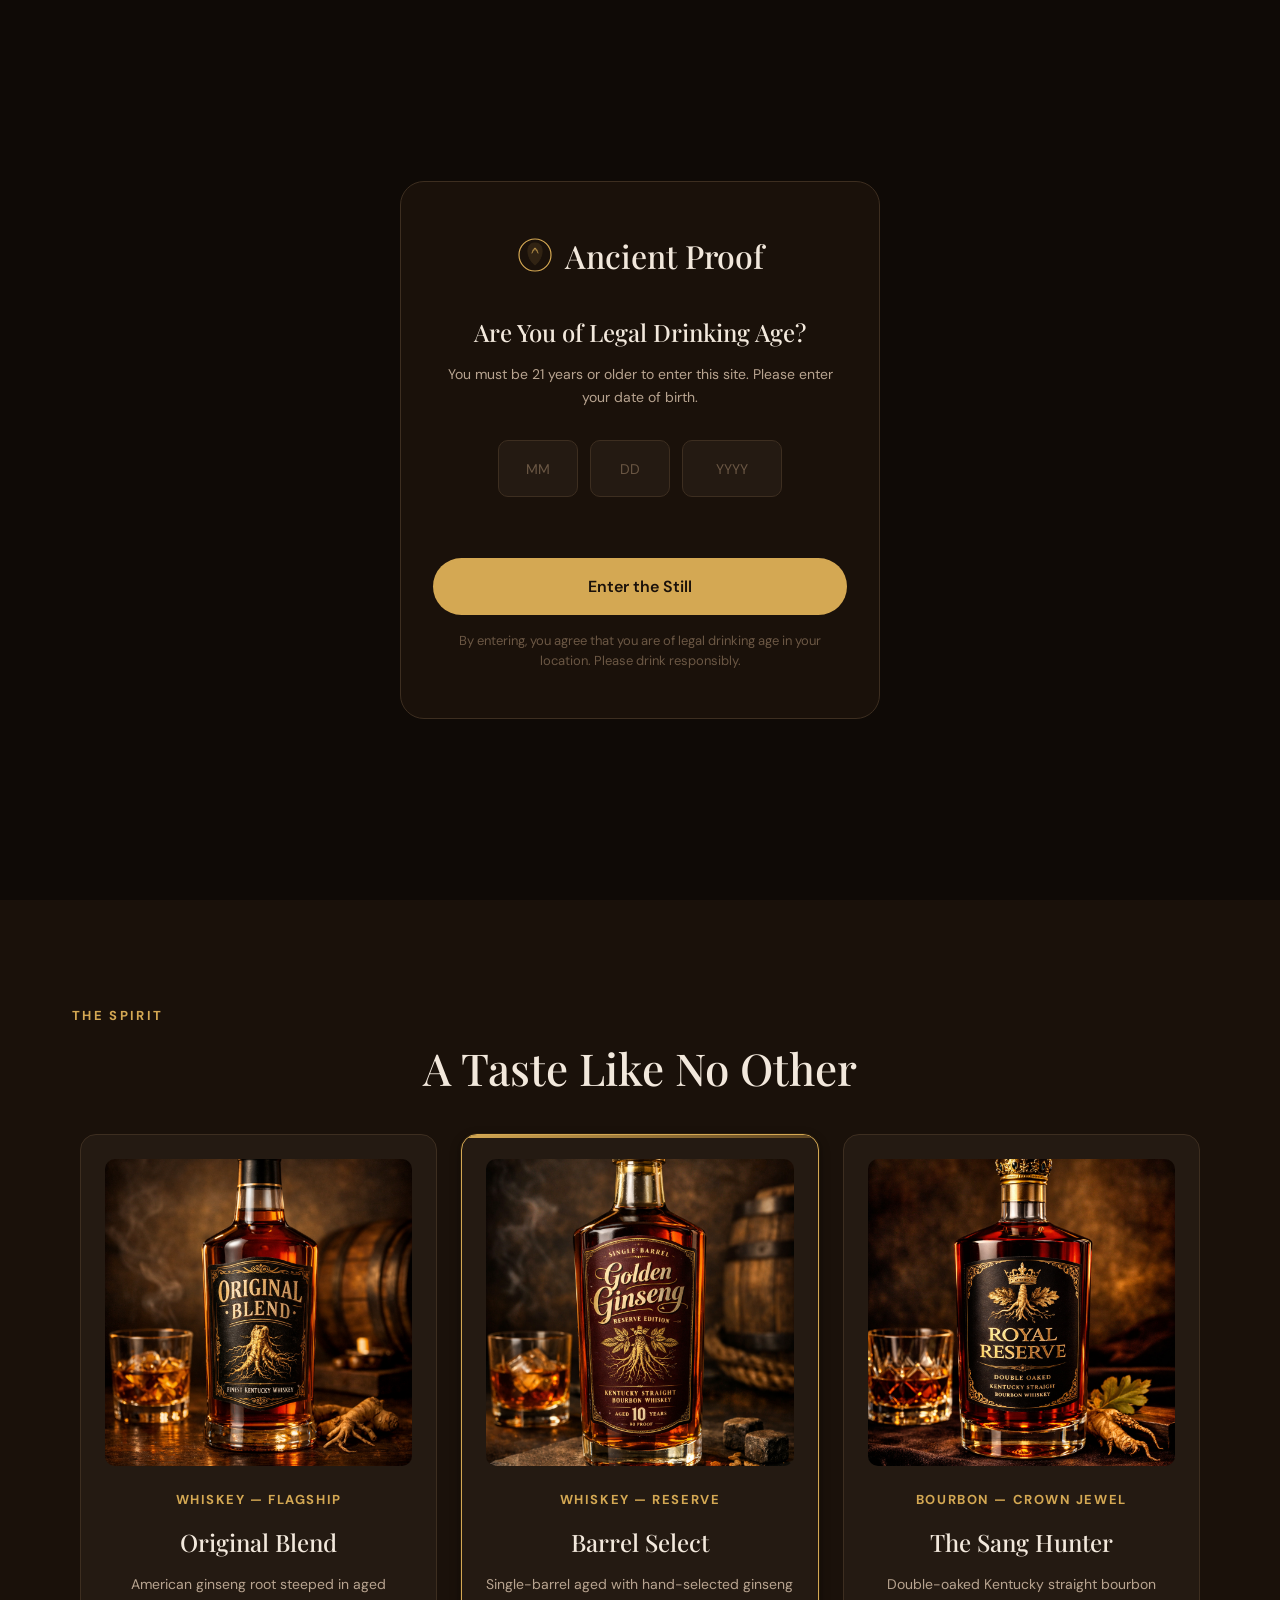
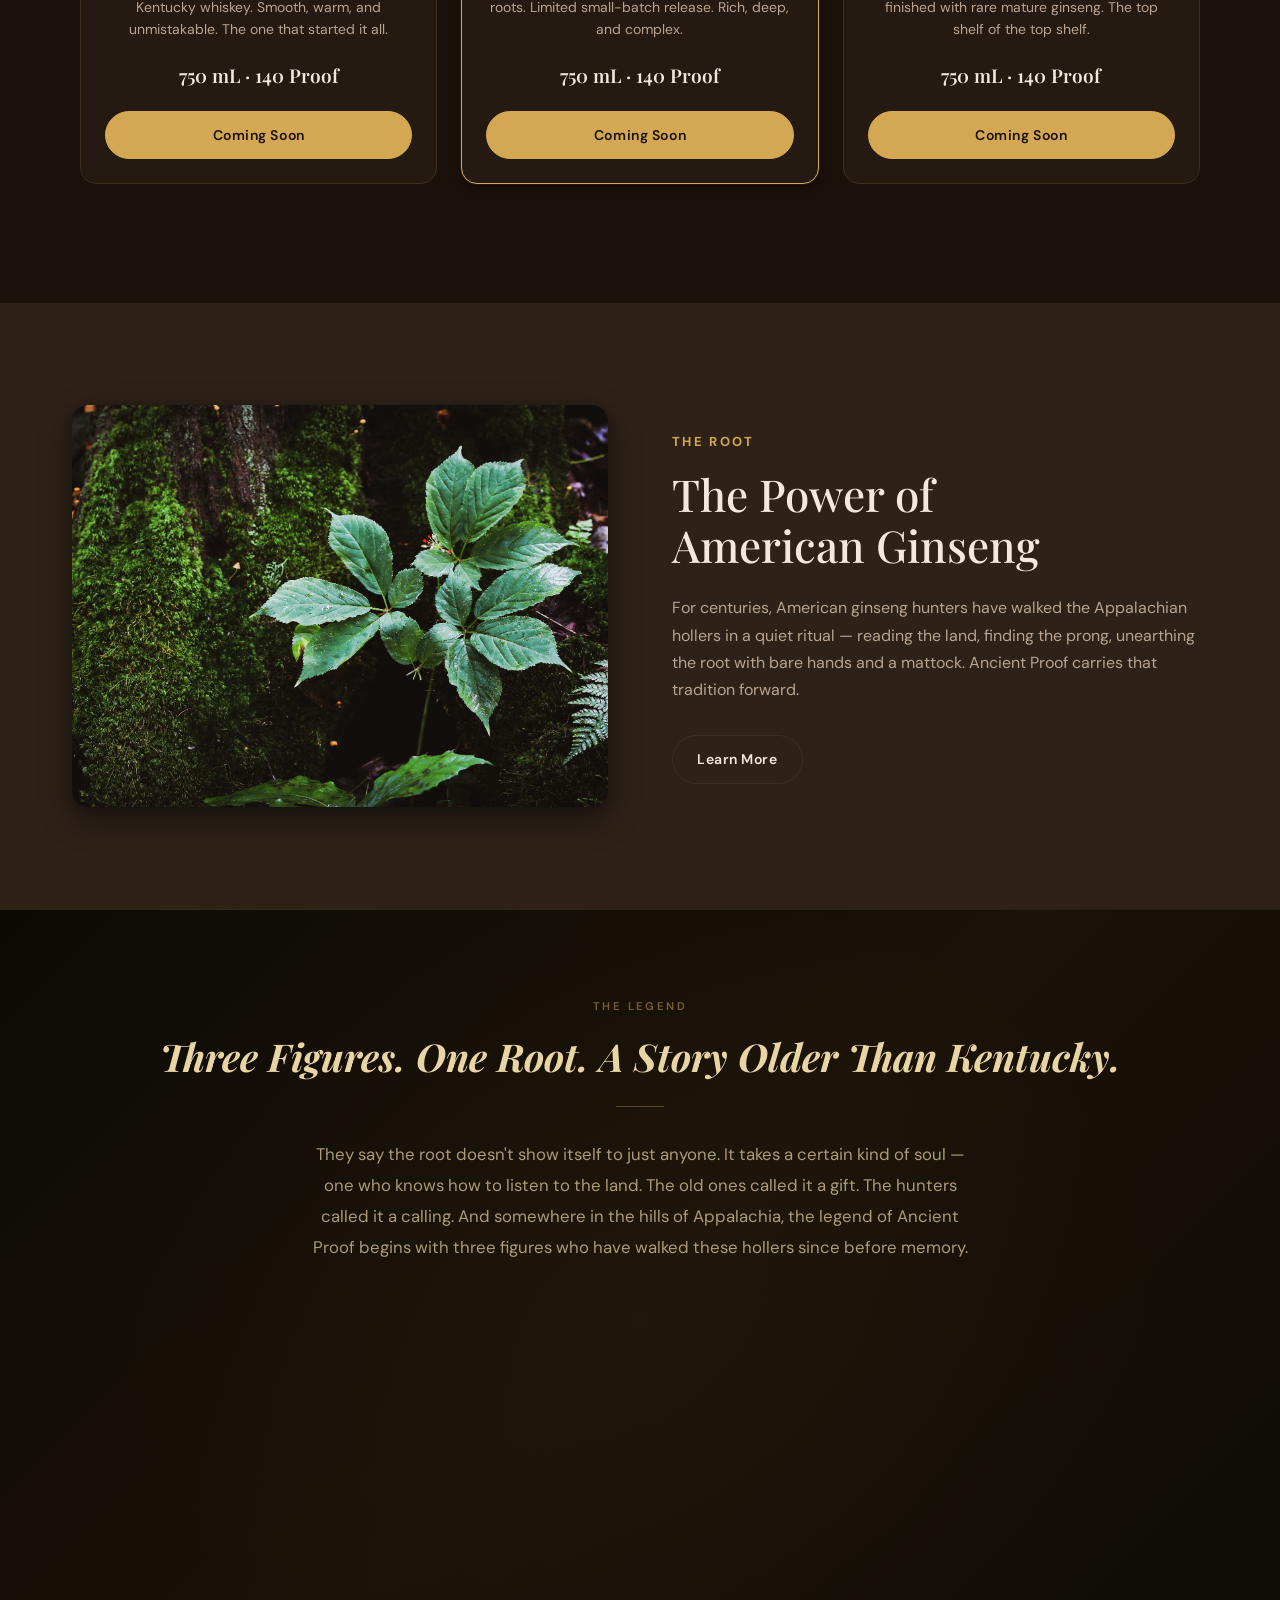
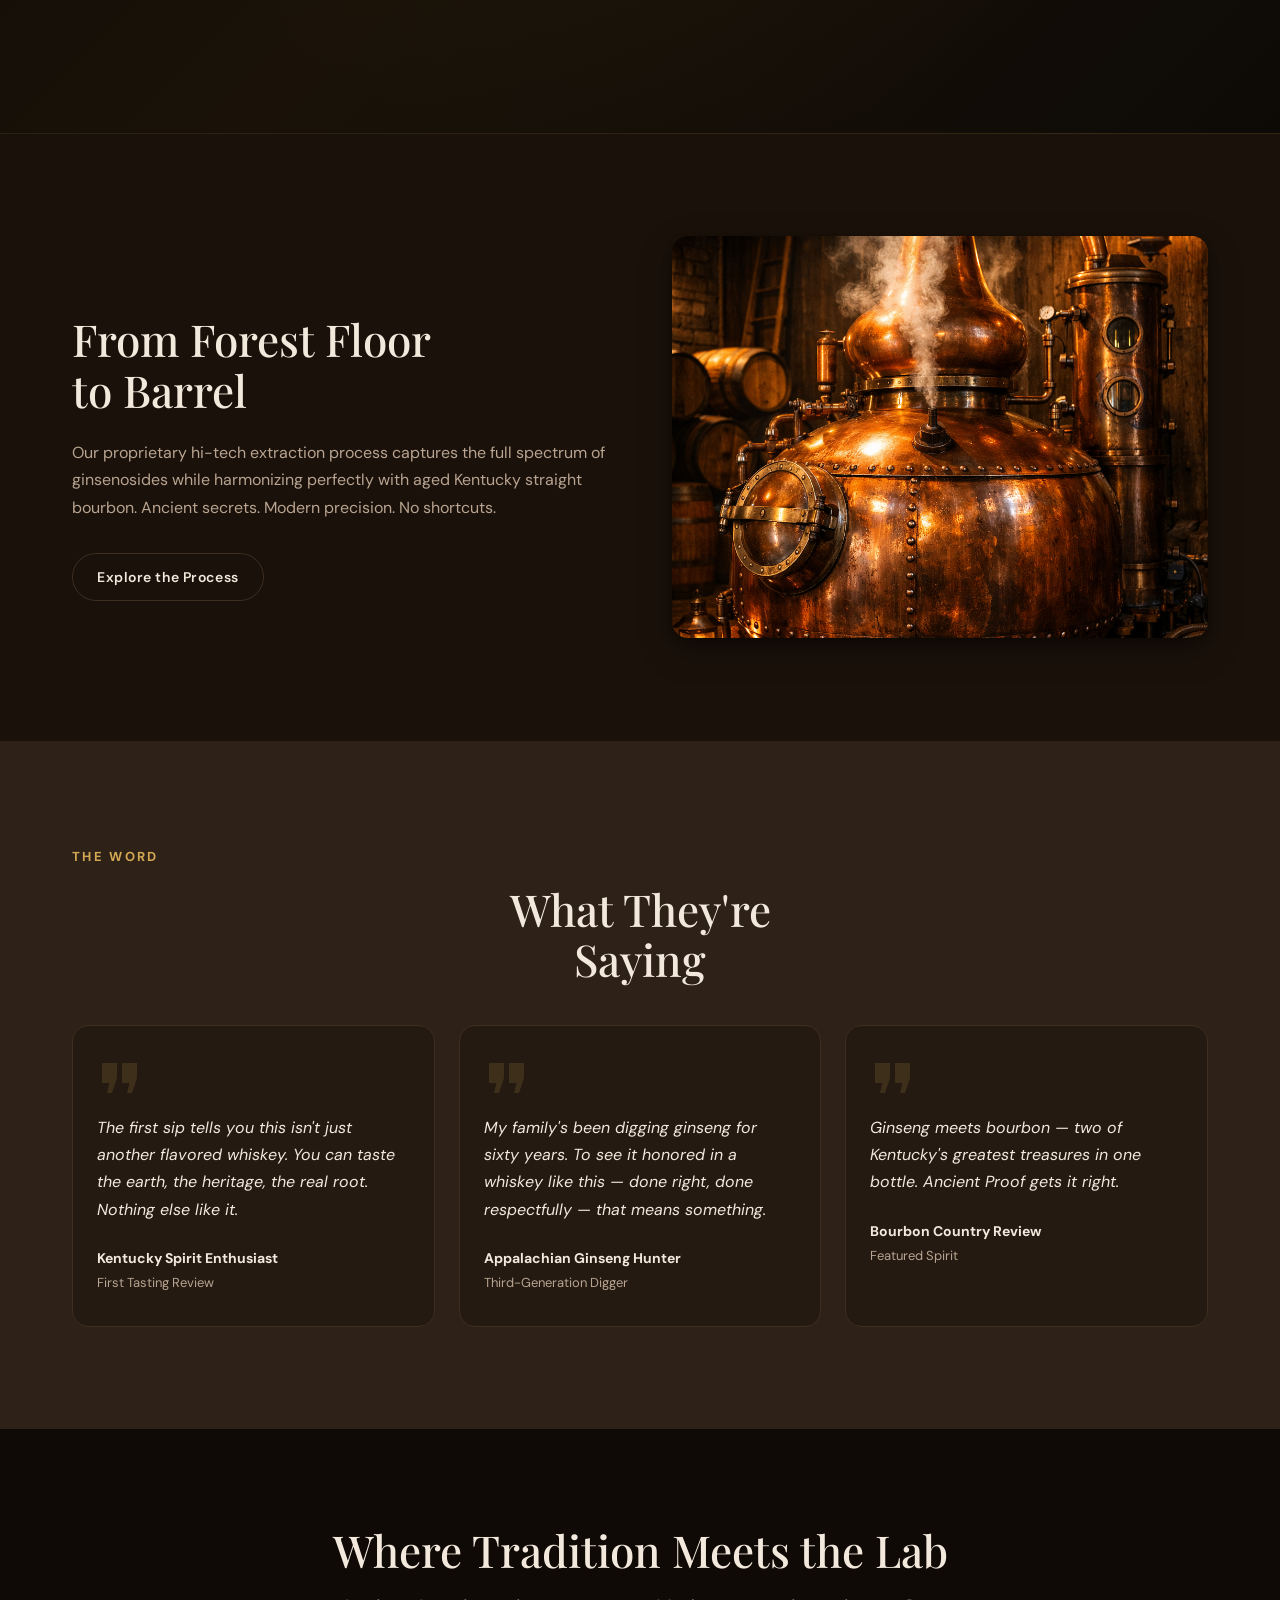
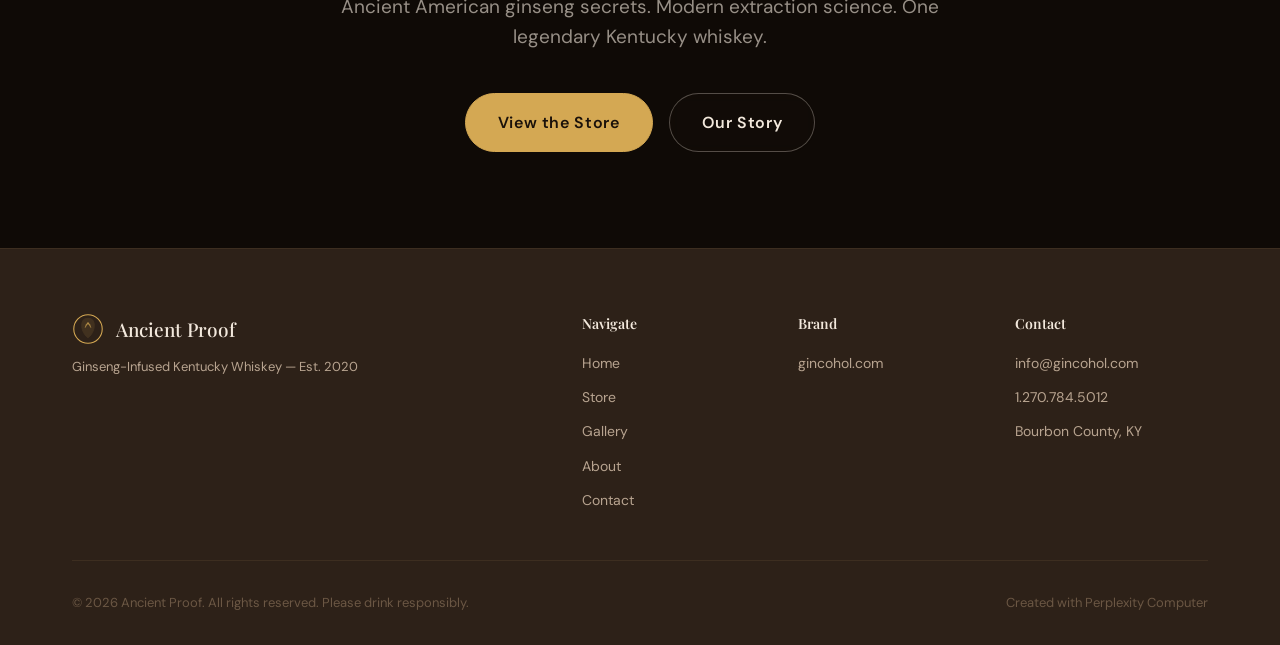
==== commit 43f61733: "Replace Travis with Hez (Sang Hunter); rename Fox to Vesper" ====
--- a/index.html
+++ b/index.html
@@ -324,13 +324,13 @@
     <p class="lore-strip__body">They say the root doesn't show itself to just anyone. It takes a certain kind of soul — one who knows how to listen to the land. The old ones called it a gift. The hunters called it a calling. And somewhere in the hills of Appalachia, the legend of Ancient Proof begins with three figures who have walked these hollers since before memory.</p>
     <div class="lore-characters">
       <div class="lore-char reveal">
-        <span class="lore-char__icon">&#x1F9D9;</span>
-        <span class="lore-char__name">Travis — The Old Root Wizard</span>
+        <span class="lore-char__icon">⛏️</span>
+        <span class="lore-char__name">Hez — The Sang Hunter</span>
         <p class="lore-char__desc">He's been digging longer than anyone can remember. Walks with a mattock like an extension of his arm. Knows every hollow, every slope, every place where the root sleeps. They say he found the oldest ginseng in America — a root that predates the country itself.</p>
       </div>
       <div class="lore-char reveal">
         <span class="lore-char__icon">&#x1F98A;</span>
-        <span class="lore-char__name">The Fox</span>
+        <span class="lore-char__name">Vesper</span>
         <p class="lore-char__desc">The fox appears where the root grows strongest. Old Appalachian hunters took her as a sign — follow the fox, find the sang. She's the land's own messenger, leading the worthy deeper into the hills. She doesn't speak. She doesn't need to.</p>
       </div>
       <div class="lore-char reveal">
@@ -460,4 +460,4 @@
 
 <script src="./app.js" defer></script>
 </body>
-</html>+</html>
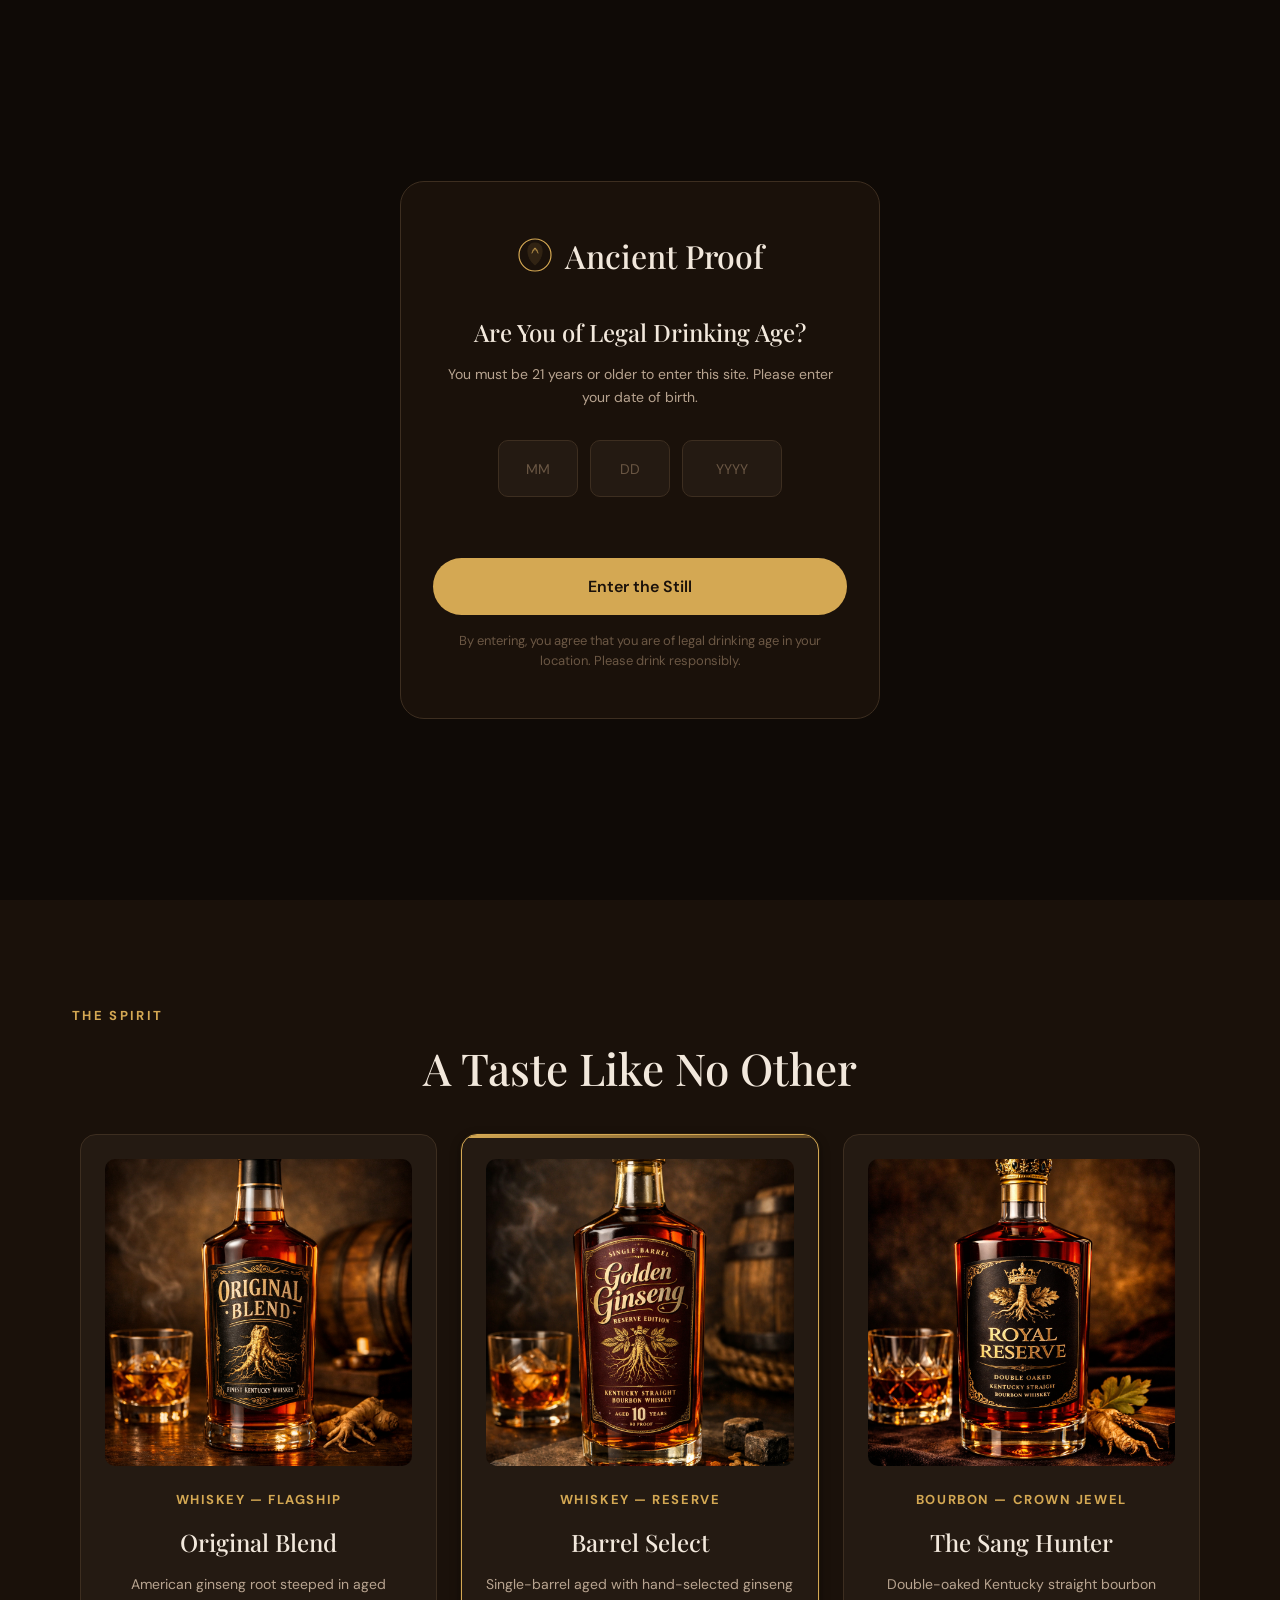
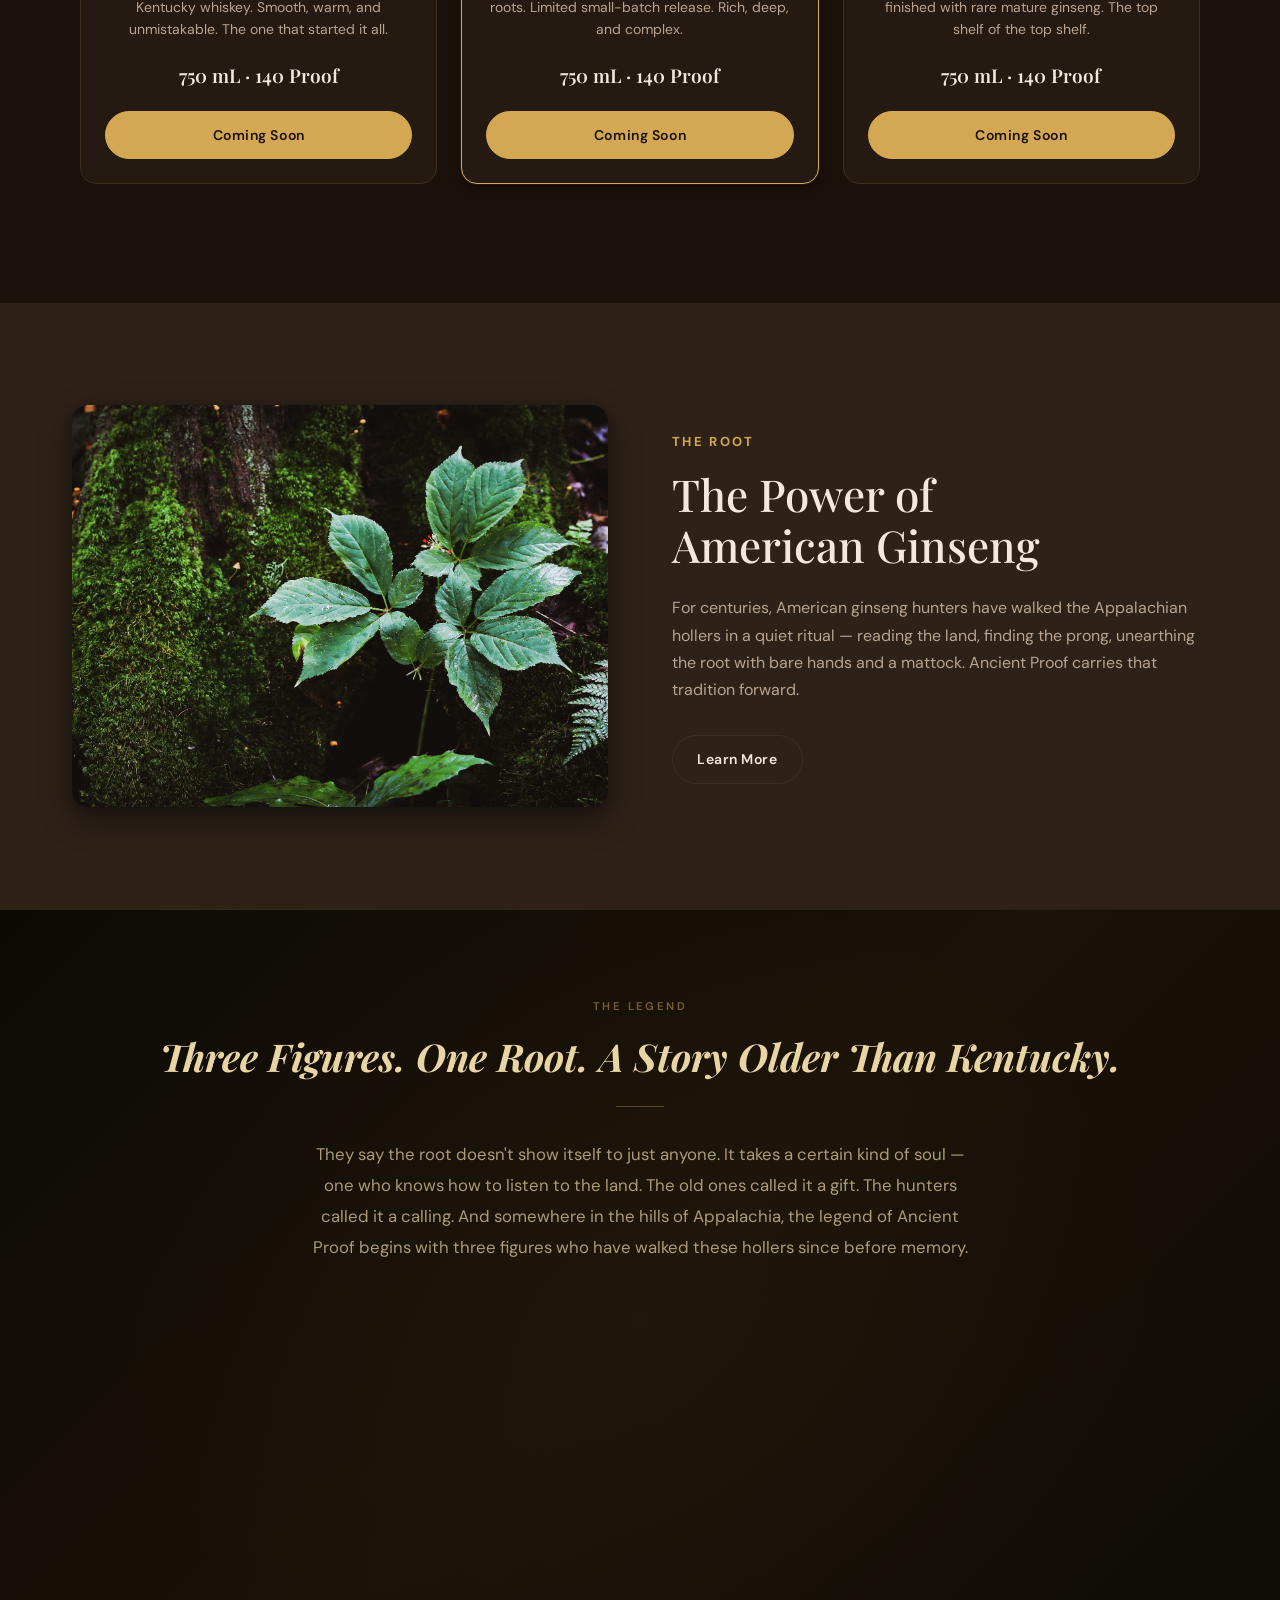
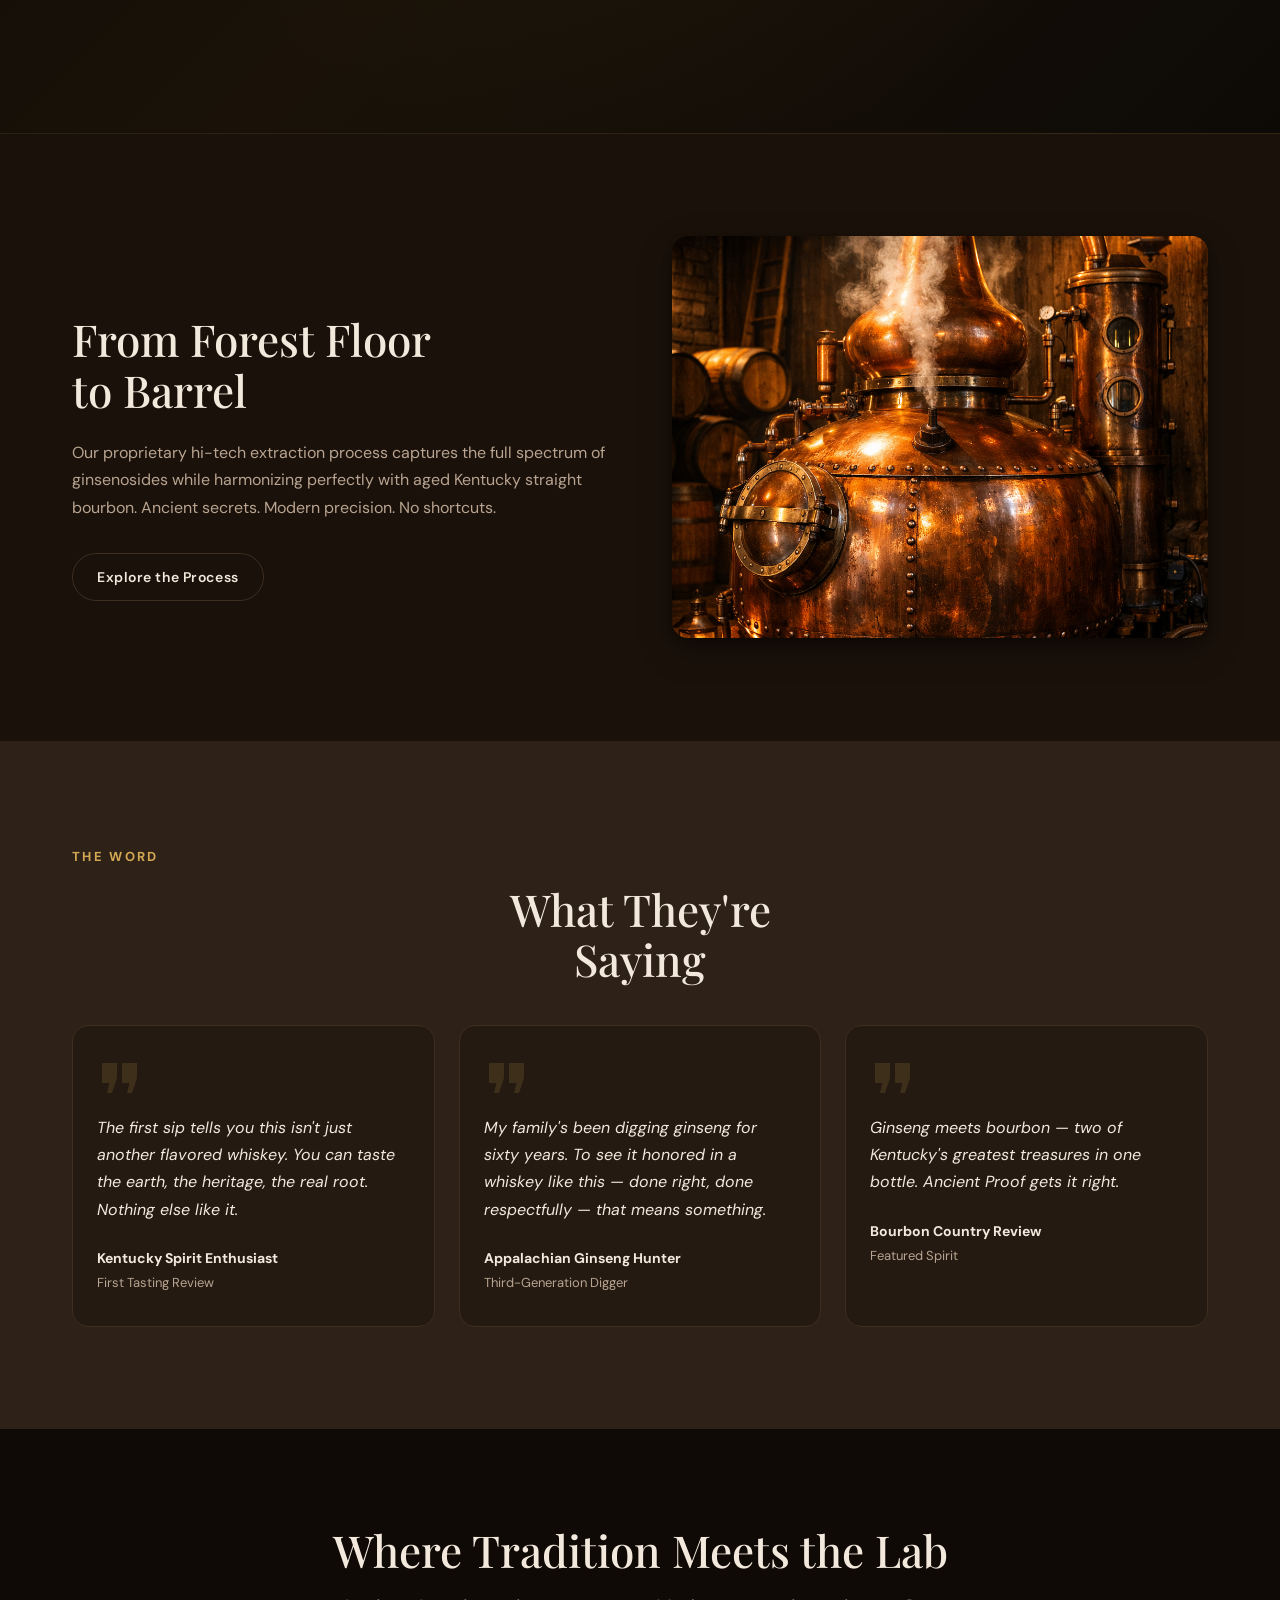
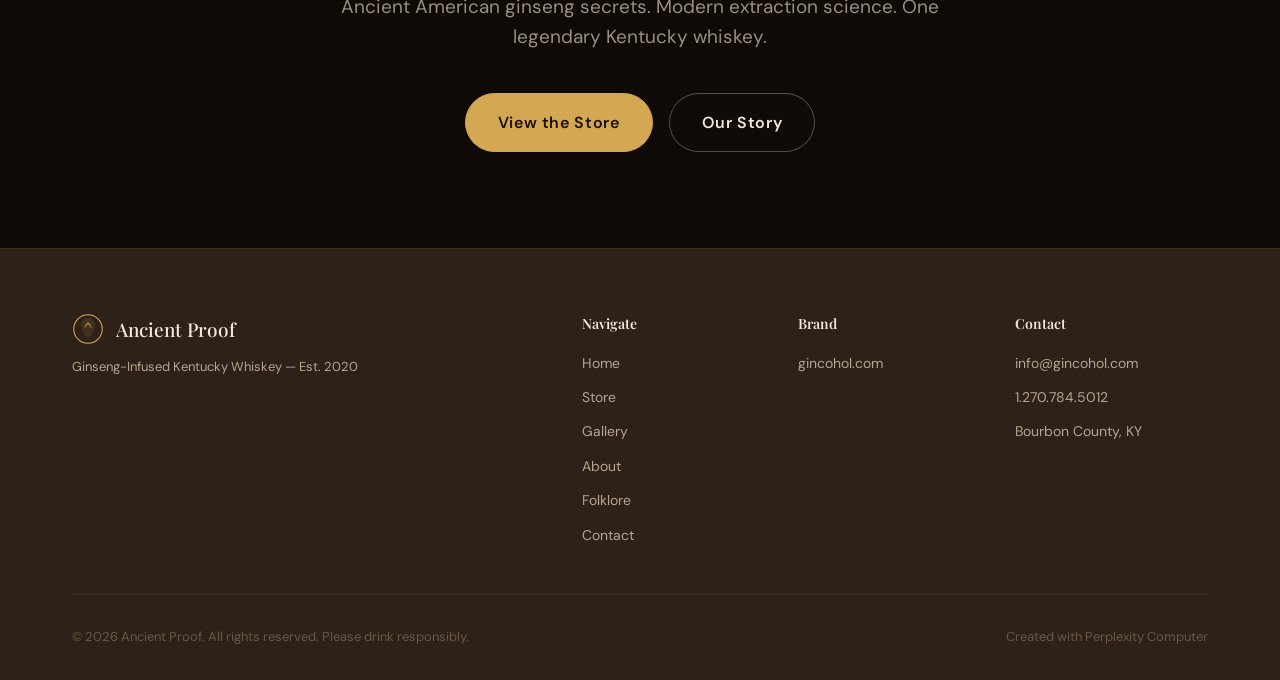
==== commit 5b4a71e4: "Add Folklore nav link next to About" ====
--- a/index.html
+++ b/index.html
@@ -431,7 +431,7 @@
             <li><a href="index.html">Home</a></li>
             <li><a href="store.html">Store</a></li>
             <li><a href="gallery.html">Gallery</a></li>
-            <li><a href="about.html">About</a></li>
+            <li><a href="about.html">About</a></li><li><a href="folklore.html">Folklore</a></li>
             <li><a href="contact.html">Contact</a></li>
           </ul>
         </div>
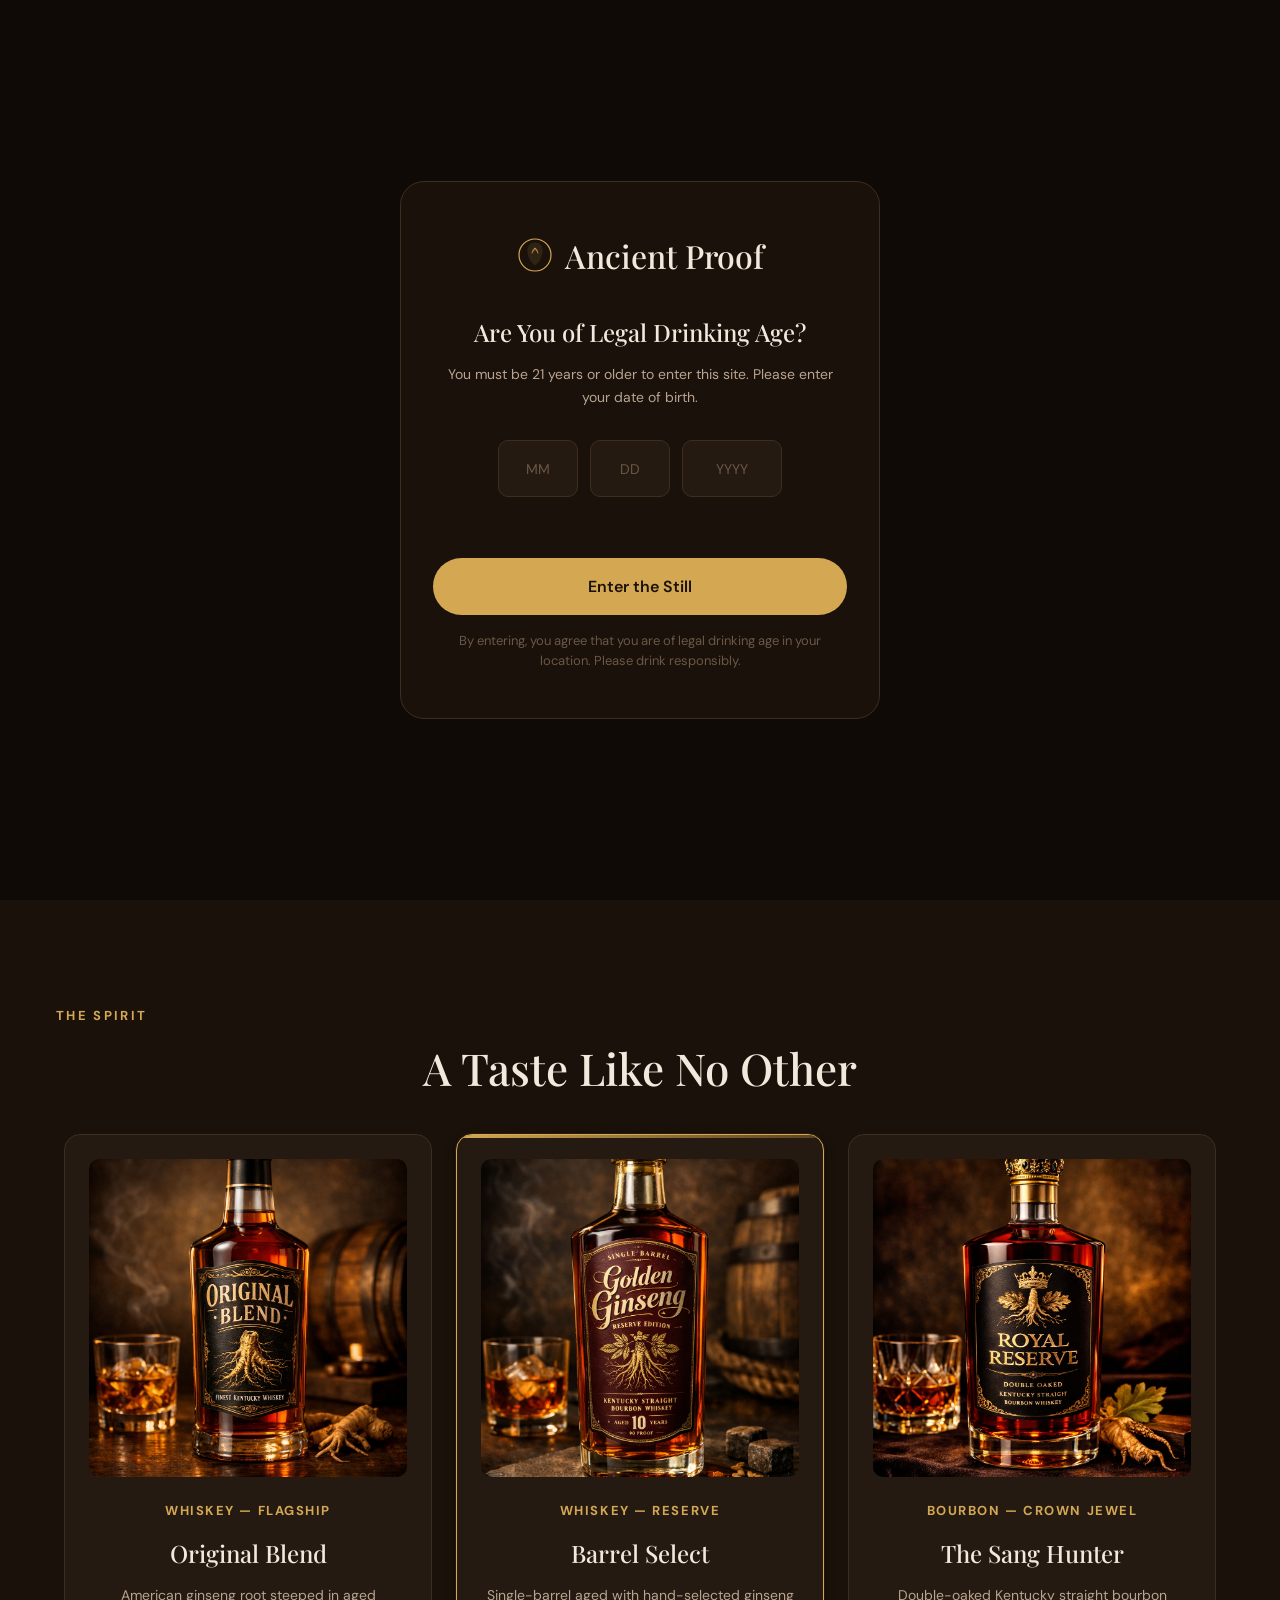
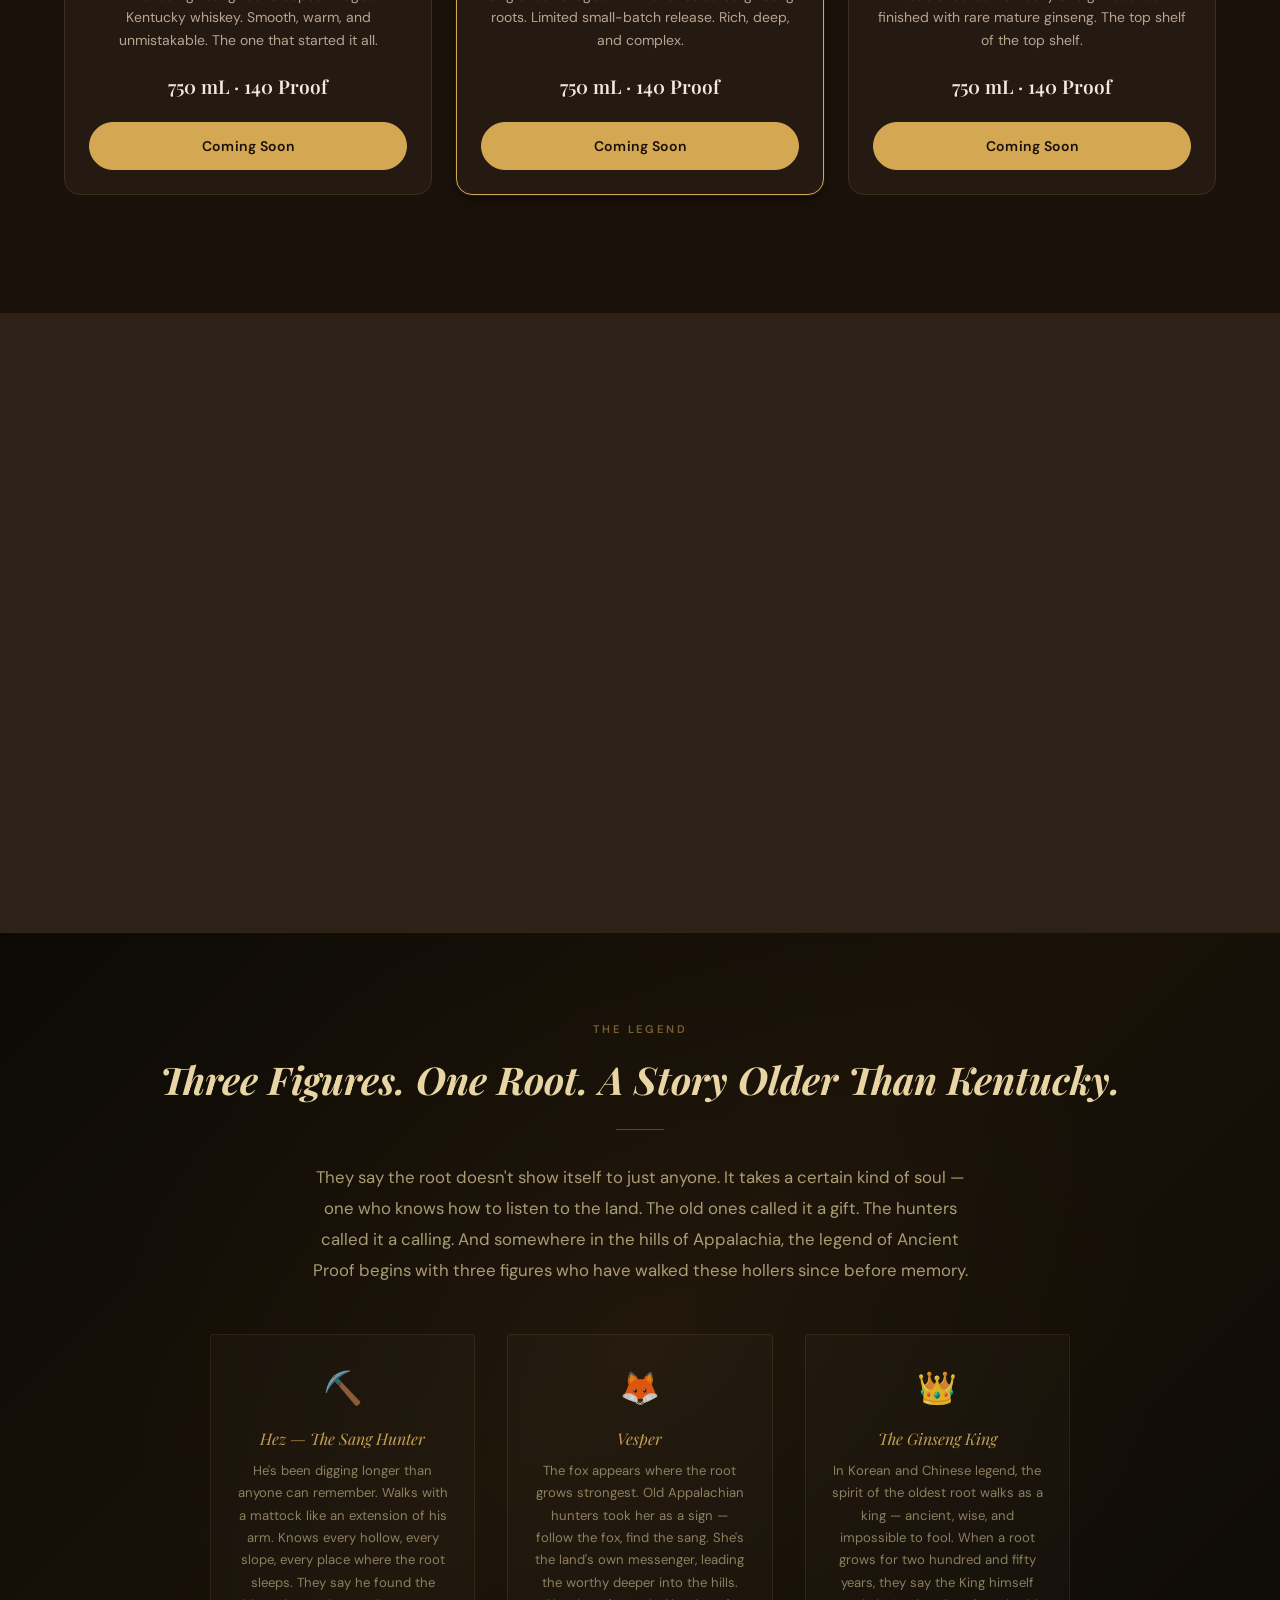
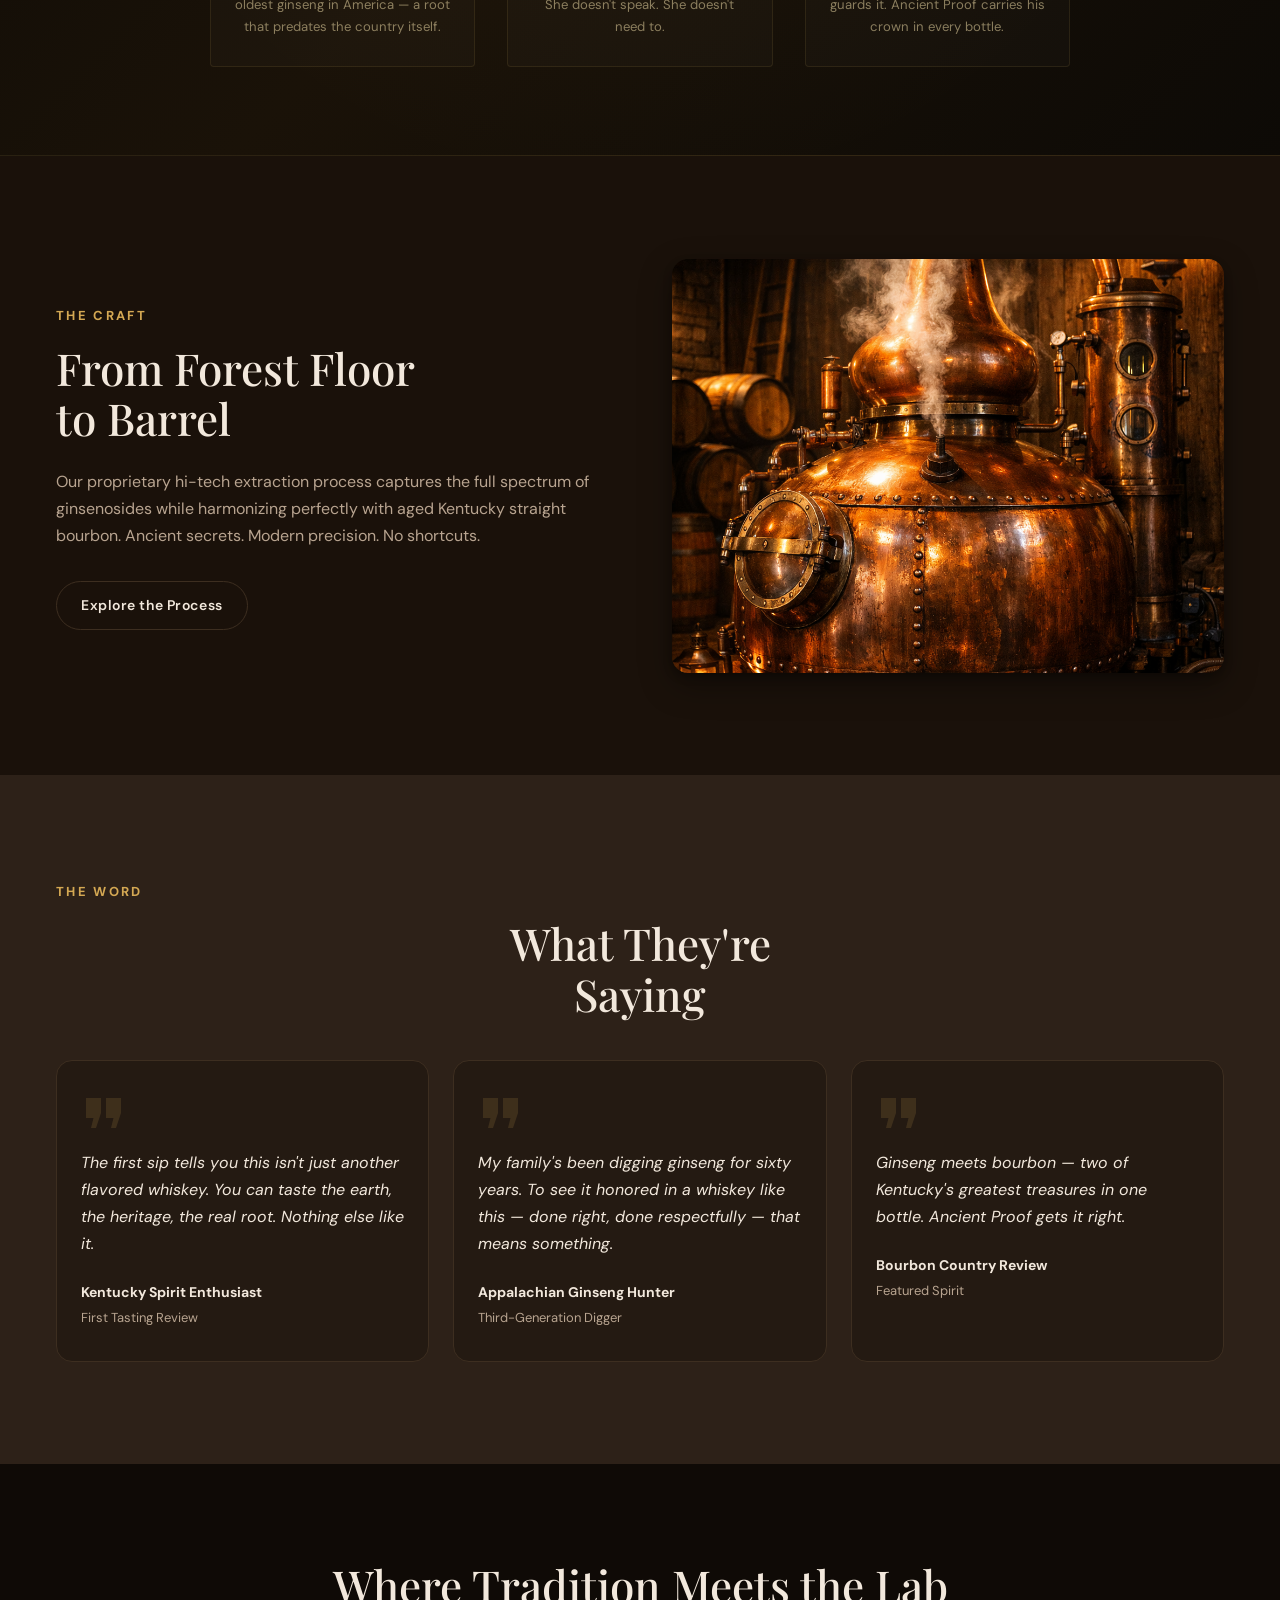
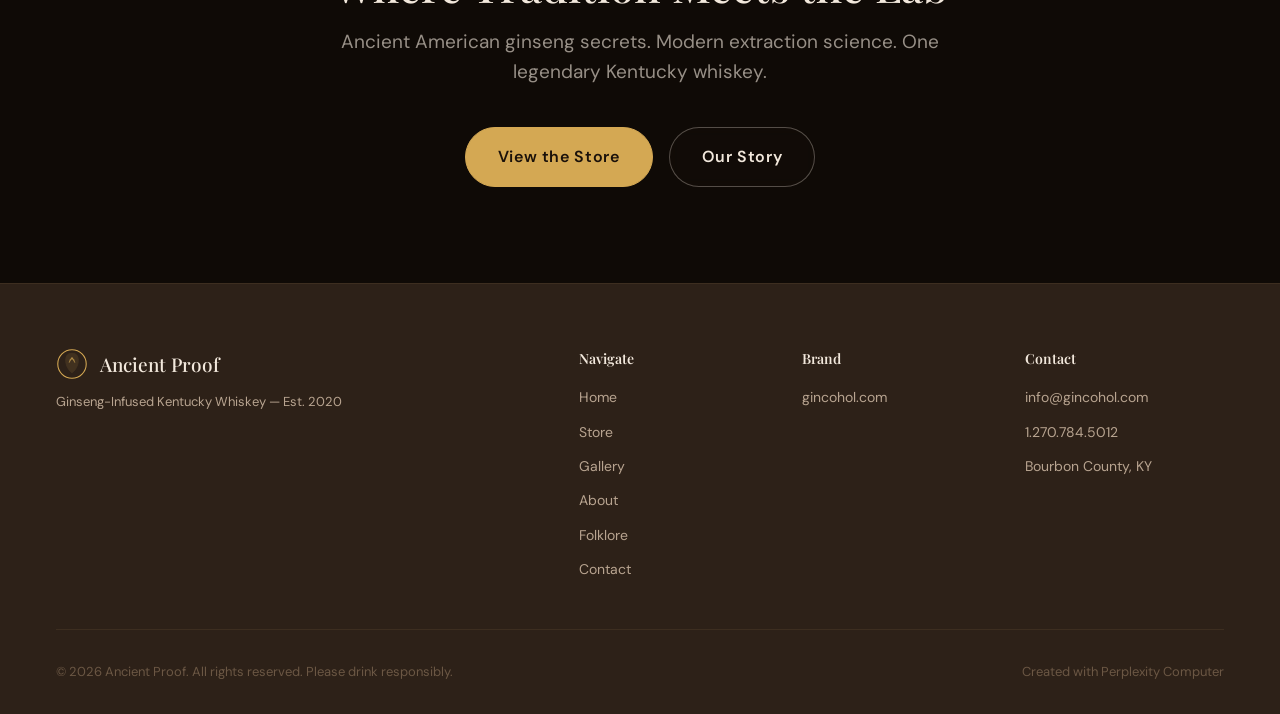
==== commit 024e0186: "Wire homepage nav to new pages: add Codex, Follow the Fox, Folklore links" ====
--- a/index.html
+++ b/index.html
@@ -192,9 +192,9 @@
     <nav class="header__nav" id="nav" aria-label="Main navigation">
       <ul class="header__nav-list">
         <li><a href="index.html" class="header__nav-link active">Home</a></li>
-        <li><a href="store.html" class="header__nav-link">Store</a></li>
+        <li><a href="codex.html" class="header__nav-link">Codex</a></li><li><a href="follow-the-fox.html" class="header__nav-link">Follow the Fox</a></li><li><a href="store.html" class="header__nav-link">Store</a></li>
         <li><a href="gallery.html" class="header__nav-link">Gallery</a></li>
-        <li><a href="about.html" class="header__nav-link">About</a></li>
+        <li><a href="about.html" class="header__nav-link">About</a></li><li><a href="folklore.html" class="header__nav-link">Folklore</a></li>
         <li><a href="contact.html" class="header__nav-link">Contact</a></li>
       </ul>
     </nav>
--- a/style.css
+++ b/style.css
@@ -2554,3 +2554,184 @@
   max-width: 420px;
   width: 100%;
 }
+
+
+/* ============================================================
+   MOBILE HARDENING PATCH — June 2026
+   Comprehensive responsive fixes for phones (<=768px) and small
+   phones (<=480px). Additive — does not override existing rules
+   except where mobile clearly needs tighter constraints.
+   ============================================================ */
+
+/* Kill any horizontal overflow site-wide */
+html, body {
+  overflow-x: hidden;
+  max-width: 100vw;
+}
+
+@media (max-width: 900px) {
+  /* Header: shrink padding so logo + Inquire fit on narrow screens */
+  .header__inner, .header > .container {
+    padding-left: var(--space-4);
+    padding-right: var(--space-4);
+  }
+  /* Make sure the hamburger / menu toggle is visible & tappable */
+  .nav-toggle, .header__menu-toggle, .menu-toggle {
+    display: inline-flex !important;
+    align-items: center;
+    justify-content: center;
+    width: 44px;
+    height: 44px;
+    background: transparent;
+    border: 1px solid var(--border-color, rgba(201,164,74,0.4));
+    border-radius: 8px;
+    color: var(--accent, #c9a44a);
+    cursor: pointer;
+  }
+}
+
+@media (max-width: 768px) {
+  :root {
+    --header-height: 64px;
+  }
+
+  /* HERO ---------------------------------------------------- */
+  .hero {
+    min-height: 92vh;
+    min-height: 92dvh;
+    padding-top: calc(var(--header-height) + var(--space-6));
+    padding-bottom: var(--space-8);
+  }
+  .hero__title {
+    font-size: clamp(2.75rem, 13vw, 4.5rem);
+    line-height: 1.02;
+    letter-spacing: -0.01em;
+  }
+  .hero__tagline {
+    font-size: 0.7rem;
+    letter-spacing: 0.35em;
+  }
+  .hero__subtitle, .hero p {
+    font-size: 1rem;
+    line-height: 1.55;
+    max-width: 100%;
+  }
+
+  /* HERO STATS — stack neatly, kill vertical dividers ------- */
+  .hero__stats {
+    display: flex;
+    flex-wrap: wrap;
+    gap: var(--space-4);
+    margin-top: var(--space-5);
+  }
+  .hero__stat {
+    flex: 1 1 45%;
+    min-width: 0;
+  }
+  .hero__stat-divider {
+    display: none;
+  }
+  .hero__stat-value { font-size: 1.1rem; }
+  .hero__stat-label { font-size: 0.65rem; letter-spacing: 0.2em; }
+
+  /* HERO CTAs — stack full width ---------------------------- */
+  .hero__ctas, .btn-row, .cta-row {
+    flex-direction: column;
+    align-items: stretch;
+    gap: var(--space-3);
+    width: 100%;
+  }
+  .hero__ctas .btn,
+  .btn-row .btn,
+  .cta-row .btn {
+    width: 100%;
+    justify-content: center;
+    text-align: center;
+  }
+
+  /* SECTION PADDING — breathe properly on mobile ------------ */
+  section, .section {
+    padding-top: var(--space-7, 3rem);
+    padding-bottom: var(--space-7, 3rem);
+  }
+  .container {
+    padding-left: var(--space-4);
+    padding-right: var(--space-4);
+  }
+
+  /* TYPOGRAPHY — scale headings down ------------------------ */
+  h1 { font-size: clamp(2rem, 9vw, 3rem); line-height: 1.1; }
+  h2 { font-size: clamp(1.625rem, 7vw, 2.25rem); line-height: 1.15; }
+  h3 { font-size: clamp(1.25rem, 5vw, 1.5rem); line-height: 1.25; }
+  .section__title, .section-title { font-size: clamp(1.75rem, 8vw, 2.5rem); }
+
+  /* GRIDS — force single column on phones ------------------- */
+  .store-grid,
+  .gallery-grid,
+  .legend-grid,
+  .product-grid,
+  .team-grid,
+  .feature-grid,
+  .three-col,
+  .four-col {
+    grid-template-columns: 1fr !important;
+    gap: var(--space-5);
+  }
+
+  /* CARDS — tighter padding, full bleed --------------------- */
+  .card, .legend-card, .product-card, .team-card, .feature-card {
+    padding: var(--space-5);
+  }
+
+  /* IMAGES — never overflow --------------------------------- */
+  img, picture, video {
+    max-width: 100%;
+    height: auto;
+  }
+
+  /* FOOTER — stack columns ---------------------------------- */
+  .footer__grid, .footer-grid {
+    grid-template-columns: 1fr !important;
+    gap: var(--space-6);
+    text-align: left;
+  }
+
+  /* TESTIMONIALS / QUOTES ----------------------------------- */
+  .testimonial, .quote {
+    padding: var(--space-5);
+    font-size: 1rem;
+  }
+
+  /* AGE GATE — fit phone screens cleanly -------------------- */
+  #ageGate .age-gate__card, .age-gate__card, #ageGate > div {
+    width: calc(100vw - 32px);
+    max-width: 420px;
+    padding: var(--space-6) var(--space-5);
+  }
+  #ageMonth, #ageDay, #ageYear {
+    font-size: 1rem;
+  }
+}
+
+/* Tiny phones (<=480px) — extra tightening */
+@media (max-width: 480px) {
+  .hero__title {
+    font-size: clamp(2.5rem, 14vw, 3.75rem);
+  }
+  .hero__stat {
+    flex: 1 1 100%;
+  }
+  .container {
+    padding-left: var(--space-3);
+    padding-right: var(--space-3);
+  }
+  .btn { font-size: 0.95rem; padding: 0.85rem 1.25rem; }
+}
+
+/* Safe-area insets for iPhone notches */
+@supports (padding: max(0px)) {
+  .header__inner, .footer, .container {
+    padding-left: max(var(--space-4), env(safe-area-inset-left));
+    padding-right: max(var(--space-4), env(safe-area-inset-right));
+  }
+}
